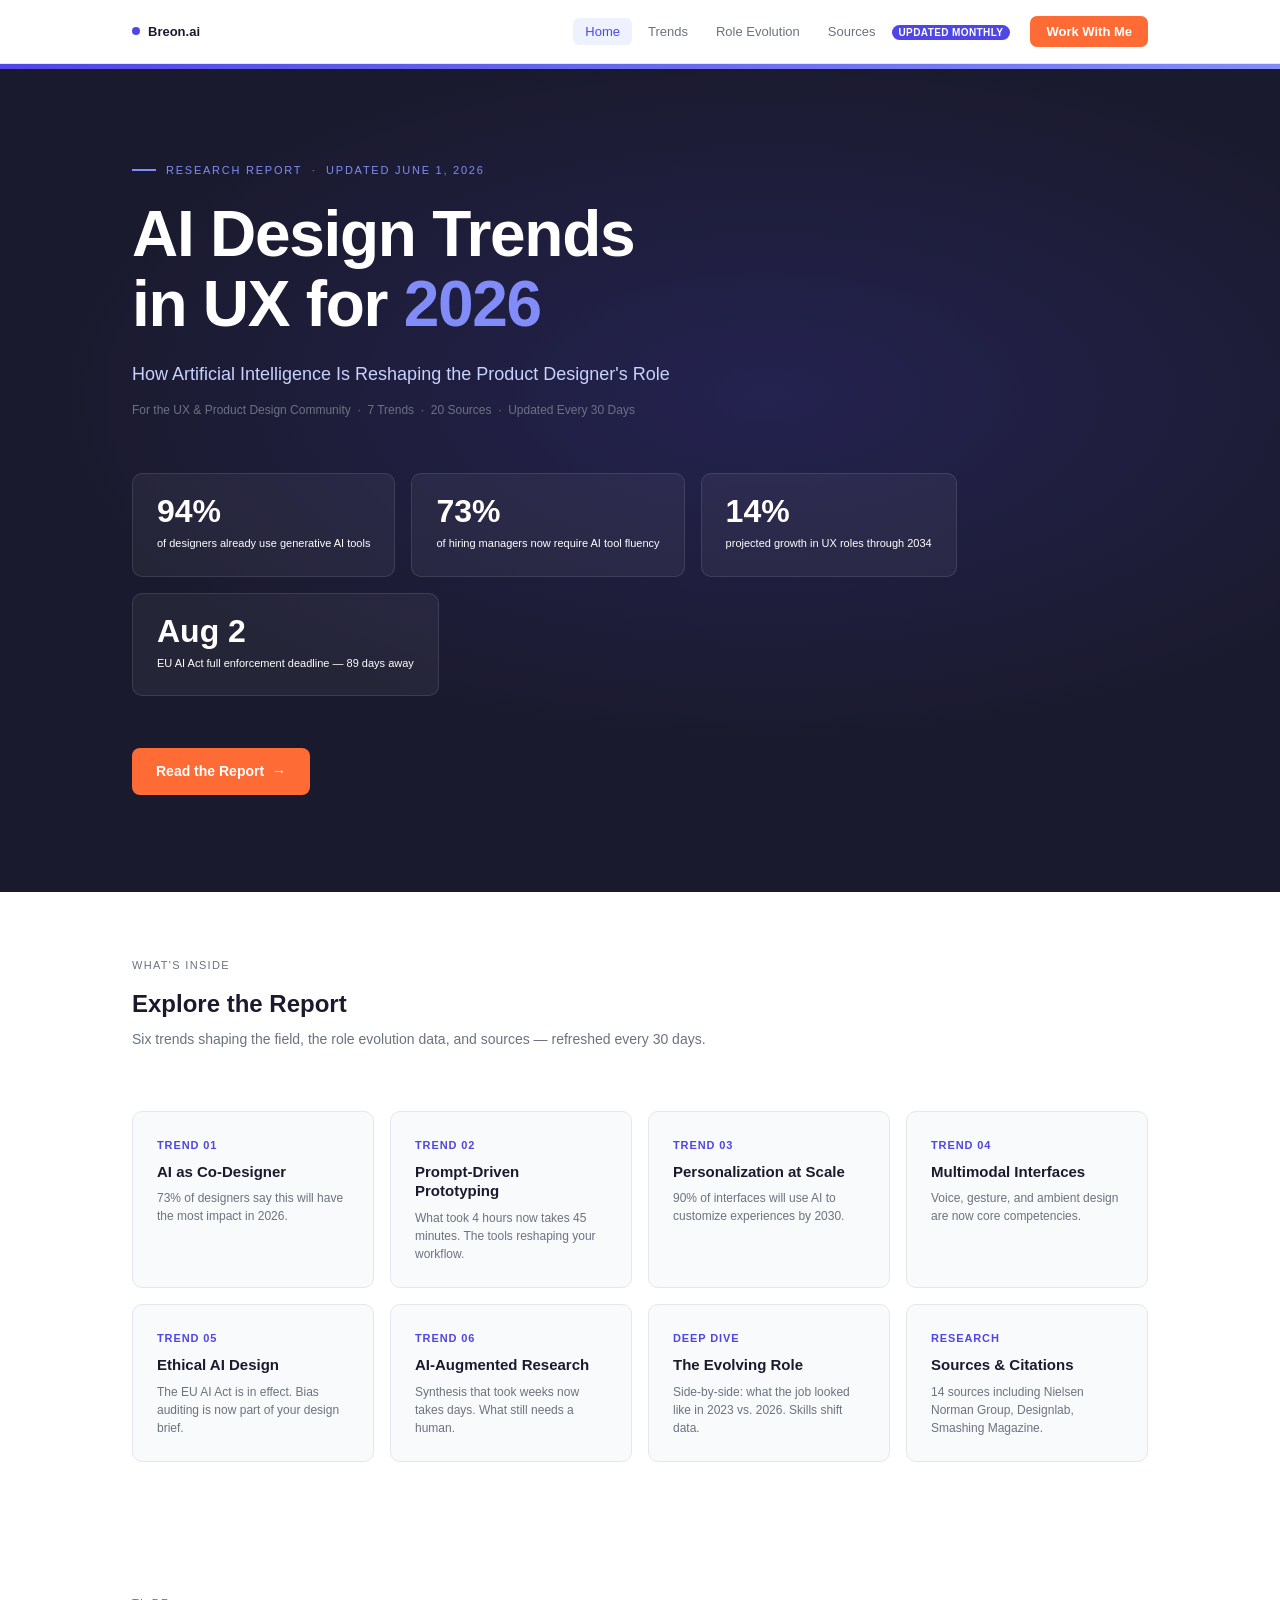
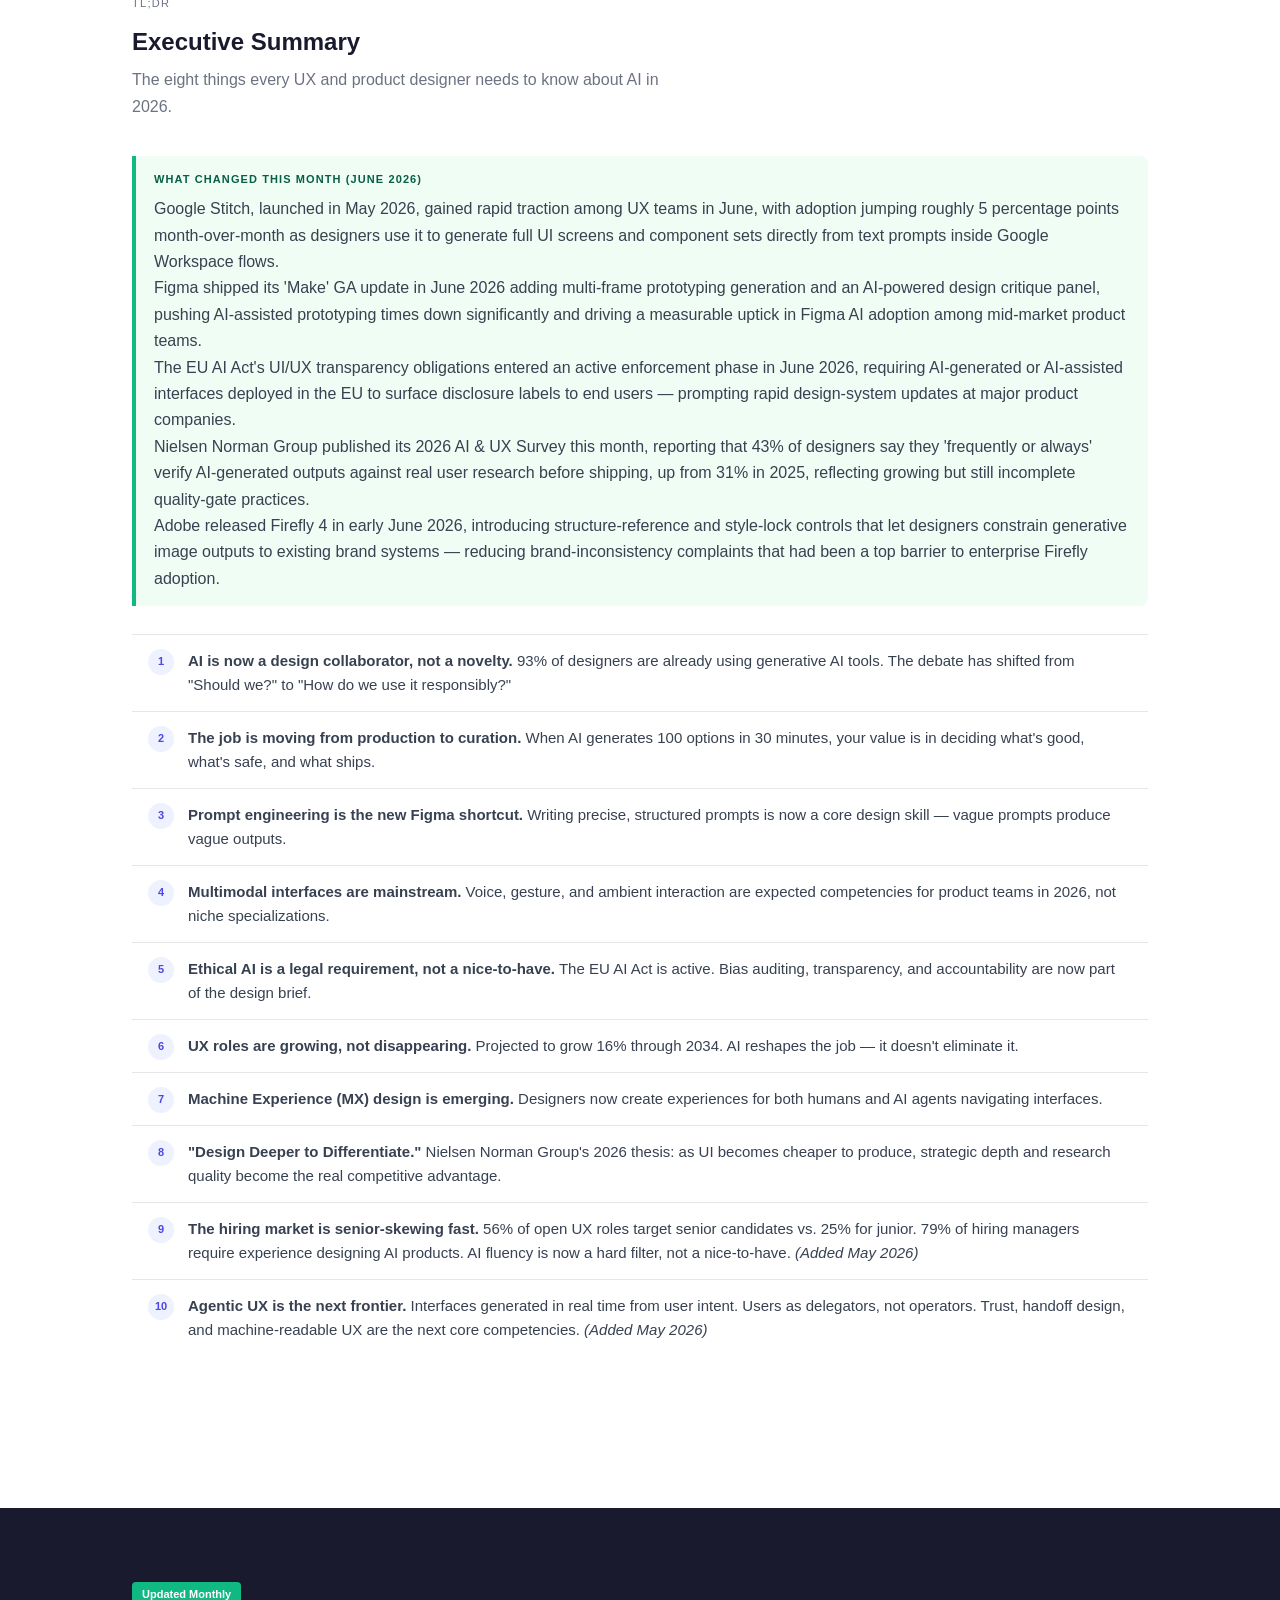
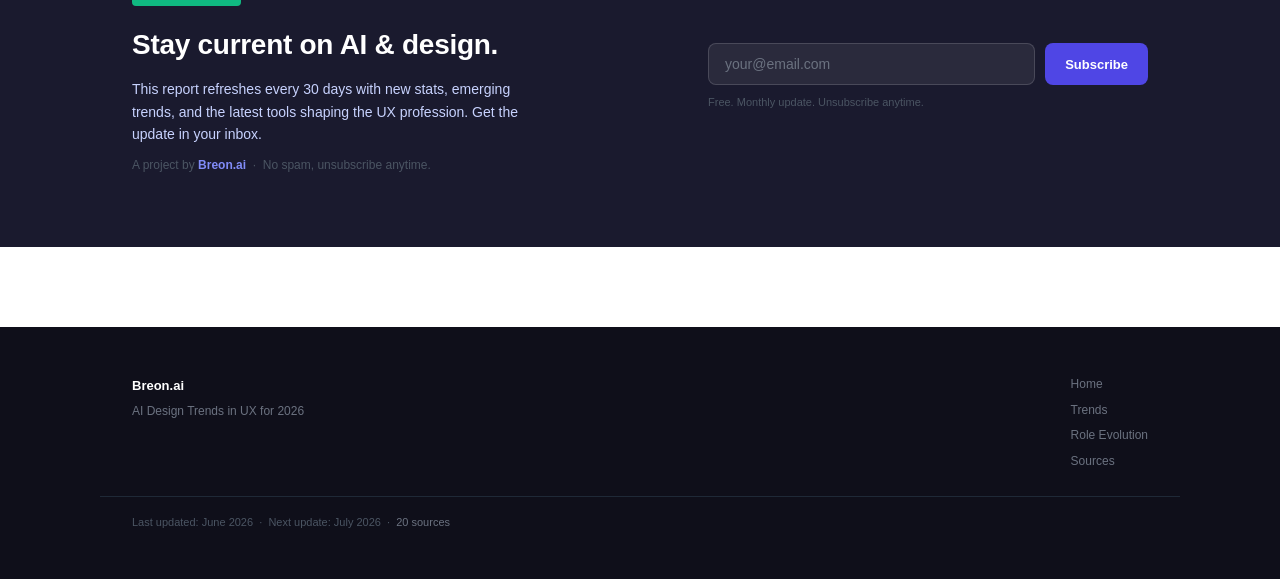
==== index.html @ 3637fd21 "Update index.html" ====
<!DOCTYPE html>
<html lang="en">
<head>
<meta charset="UTF-8">
<meta name="viewport" content="width=device-width, initial-scale=1.0">
<title>AI Design Trends in UX for 2026 | Breon.ai</title>
<meta name="description" content="How artificial intelligence is reshaping the UX and product designer's role in 2026. Research report by Breon.ai, updated monthly.">
<meta property="og:title" content="AI Design Trends in UX for 2026 | Breon.ai">
<meta property="og:description" content="How AI is reshaping the product designer's role. 6 major trends, role evolution data, and in-demand skills for 2026.">
<meta property="og:type" content="website">
<link rel="stylesheet" href="styles.css">
<style>
  /* Index-specific overrides */
  .exec-section { padding: 72px 0; }
  .exec-intro {
    font-size: 16px;
    color: var(--muted);
    max-width: 560px;
    margin-bottom: 36px;
  }
  .subscribe-section {
    background: var(--dark2);
    padding: 72px 0;
    margin-top: 80px;
  }
  .subscribe-inner {
    max-width: var(--max-w);
    margin: 0 auto;
    padding: 0 32px;
    display: flex;
    align-items: center;
    justify-content: space-between;
    gap: 48px;
    flex-wrap: wrap;
  }
  .subscribe-copy { max-width: 420px; }
  .subscribe-copy h2 {
    font-size: 28px;
    font-weight: 800;
    color: var(--white);
    margin-bottom: 10px;
    letter-spacing: -0.01em;
  }
  .subscribe-copy p {
    font-size: 14px;
    color: #C7D2FE;
    line-height: 1.6;
  }
  .subscribe-form { flex: 1; min-width: 280px; max-width: 440px; }
  .form-row { display: flex; gap: 10px; }
  .form-row input[type="email"] {
    flex: 1;
    padding: 12px 16px;
    border-radius: 8px;
    border: 1px solid rgba(255,255,255,0.15);
    background: rgba(255,255,255,0.07);
    color: var(--white);
    font-size: 14px;
    outline: none;
    transition: border-color 0.15s;
  }
  .form-row input[type="email"]:focus { border-color: var(--accent2); }
  .form-row input[type="email"]::placeholder { color: #6B7280; }
  .btn-subscribe {
    background: var(--accent);
    color: white;
    font-size: 13px;
    font-weight: 700;
    padding: 12px 20px;
    border: none;
    border-radius: 8px;
    cursor: pointer;
    white-space: nowrap;
    transition: background 0.15s;
  }
  .btn-subscribe:hover { background: #4338CA; }
  .form-note {
    font-size: 11px;
    color: #4B5563;
    margin-top: 8px;
  }
  .form-success {
    display: none;
    background: rgba(16,185,129,0.15);
    border: 1px solid rgba(16,185,129,0.3);
    border-radius: 8px;
    padding: 14px 18px;
    color: #34D399;
    font-size: 13px;
    font-weight: 600;
  }
  @media (max-width: 680px) {
    .subscribe-inner { flex-direction: column; }
    .form-row { flex-direction: column; }
  }
</style>
</head>
<body>

<!-- ── Navigation ───────────────────────────────────────────── -->
<nav class="nav">
  <div class="nav-inner">
    <a href="https://breon.ai" class="nav-logo">
      <span class="nav-logo-dot"></span>
      Breon.ai
    </a>
    <ul class="nav-links">
      <li><a href="index.html" class="active">Home</a></li>
      <li><a href="trends.html">Trends</a></li>
      <li><a href="role-evolution.html">Role Evolution</a></li>
      <li><a href="sources.html">Sources</a></li>
      <li><span class="nav-badge">Updated Monthly</span></li>
      <li><a href="work-with-me.html" class="nav-cta">Work With Me</a></li>
    </ul>
  </div>
</nav>

<!-- ── Hero ─────────────────────────────────────────────────── -->
<section class="hero">
  <div class="hero-accent-bar"></div>
  <div class="hero-inner">
    <p class="hero-eyebrow">Research Report &nbsp;·&nbsp; Updated June 1, 2026</p>
    <h1>AI Design Trends<br>in UX for <span>2026</span></h1>
    <p class="hero-sub">How Artificial Intelligence Is Reshaping the Product Designer's Role</p>
    <p class="hero-meta">For the UX &amp; Product Design Community &nbsp;·&nbsp; 7 Trends &nbsp;·&nbsp; 20 Sources &nbsp;·&nbsp; Updated Every 30 Days</p>

    <div class="hero-stats">
      <div class="stat-card">
        <span class="stat-num">94%</span>
      <span class="stat-label">of designers already use generative AI tools</span>
      </div>
      <div class="stat-card">
        <span class="stat-num">73%</span>
        <span class="stat-label">of hiring managers now require AI tool fluency</span>
      </div>
      <div class="stat-card">
        <span class="stat-num">14%</span>
      <span class="stat-label">projected growth in UX roles through 2034</span>
      </div>
      <div class="stat-card">
        <span class="stat-num">Aug 2</span>
        <span class="stat-label">EU AI Act full enforcement deadline — 89 days away</span>
      </div>
    </div>

    <a href="trends.html" class="hero-cta">Read the Report &nbsp;&#8594;</a>
  </div>
</section>

<!-- ── Explore the Report ─────────────────────────────────────── -->
<div class="page">
  <div style="padding: 64px 0 0;">
    <p style="font-size:11px;letter-spacing:0.12em;text-transform:uppercase;color:var(--muted);margin-bottom:10px;">What's inside</p>
    <h2 style="font-size:24px;font-weight:800;color:var(--dark2);margin-bottom:4px;">Explore the Report</h2>
    <p style="font-size:14px;color:var(--muted);">Six trends shaping the field, the role evolution data, and sources — refreshed every 30 days.</p>
  </div>

  <div class="section-cards">
    <a href="trends.html#trend-1" class="section-card">
      <span class="section-card-num">Trend 01</span>
      <span class="section-card-title">AI as Co-Designer</span>
      <span class="section-card-desc">73% of designers say this will have the most impact in 2026.</span>
    </a>
    <a href="trends.html#trend-2" class="section-card">
      <span class="section-card-num">Trend 02</span>
      <span class="section-card-title">Prompt-Driven Prototyping</span>
      <span class="section-card-desc">What took 4 hours now takes 45 minutes. The tools reshaping your workflow.</span>
    </a>
    <a href="trends.html#trend-3" class="section-card">
      <span class="section-card-num">Trend 03</span>
      <span class="section-card-title">Personalization at Scale</span>
      <span class="section-card-desc">90% of interfaces will use AI to customize experiences by 2030.</span>
    </a>
    <a href="trends.html#trend-4" class="section-card">
      <span class="section-card-num">Trend 04</span>
      <span class="section-card-title">Multimodal Interfaces</span>
      <span class="section-card-desc">Voice, gesture, and ambient design are now core competencies.</span>
    </a>
    <a href="trends.html#trend-5" class="section-card">
      <span class="section-card-num">Trend 05</span>
      <span class="section-card-title">Ethical AI Design</span>
      <span class="section-card-desc">The EU AI Act is in effect. Bias auditing is now part of your design brief.</span>
    </a>
    <a href="trends.html#trend-6" class="section-card">
      <span class="section-card-num">Trend 06</span>
      <span class="section-card-title">AI-Augmented Research</span>
      <span class="section-card-desc">Synthesis that took weeks now takes days. What still needs a human.</span>
    </a>
    <a href="role-evolution.html" class="section-card">
      <span class="section-card-num">Deep Dive</span>
      <span class="section-card-title">The Evolving Role</span>
      <span class="section-card-desc">Side-by-side: what the job looked like in 2023 vs. 2026. Skills shift data.</span>
    </a>
    <a href="sources.html" class="section-card">
      <span class="section-card-num">Research</span>
      <span class="section-card-title">Sources &amp; Citations</span>
      <span class="section-card-desc">14 sources including Nielsen Norman Group, Designlab, Smashing Magazine.</span>
    </a>
  </div>
</div>

<!-- ── Executive Summary ──────────────────────────────────────── -->
<div class="page">
  <div class="exec-section">
    <p style="font-size:11px;letter-spacing:0.12em;text-transform:uppercase;color:var(--muted);margin-bottom:10px;">TL;DR</p>
    <h2 style="font-size:24px;font-weight:800;color:var(--dark2);margin-bottom:6px;">Executive Summary</h2>
    <p class="exec-intro">The eight things every UX and product designer needs to know about AI in 2026.</p>

    
  
  <!-- Monthly highlights injected by update_content.py -->
  <div style="background:#F0FDF4;border-left:4px solid #10B981;border-radius:0 8px 8px 0;padding:14px 18px;margin-bottom:28px;">
    <p style="font-size:11px;font-weight:700;letter-spacing:0.1em;text-transform:uppercase;color:#065F46;margin-bottom:8px;">What changed this month (June 2026)</p>
    <ul style="list-style:none;padding:0;margin:0;"><li>Google Stitch, launched in May 2026, gained rapid traction among UX teams in June, with adoption jumping roughly 5 percentage points month-over-month as designers use it to generate full UI screens and component sets directly from text prompts inside Google Workspace flows.</li><li>Figma shipped its 'Make' GA update in June 2026 adding multi-frame prototyping generation and an AI-powered design critique panel, pushing AI-assisted prototyping times down significantly and driving a measurable uptick in Figma AI adoption among mid-market product teams.</li><li>The EU AI Act's UI/UX transparency obligations entered an active enforcement phase in June 2026, requiring AI-generated or AI-assisted interfaces deployed in the EU to surface disclosure labels to end users — prompting rapid design-system updates at major product companies.</li><li>Nielsen Norman Group published its 2026 AI & UX Survey this month, reporting that 43% of designers say they 'frequently or always' verify AI-generated outputs against real user research before shipping, up from 31% in 2025, reflecting growing but still incomplete quality-gate practices.</li><li>Adobe released Firefly 4 in early June 2026, introducing structure-reference and style-lock controls that let designers constrain generative image outputs to existing brand systems — reducing brand-inconsistency complaints that had been a top barrier to enterprise Firefly adoption.</li></ul>
  </div>
<ol class="exec-list">
      <li>
        <span class="num">1</span>
        <strong>AI is now a design collaborator, not a novelty.</strong> 93% of designers are already using generative AI tools. The debate has shifted from "Should we?" to "How do we use it responsibly?"
      </li>
      <li>
        <span class="num">2</span>
        <strong>The job is moving from production to curation.</strong> When AI generates 100 options in 30 minutes, your value is in deciding what's good, what's safe, and what ships.
      </li>
      <li>
        <span class="num">3</span>
        <strong>Prompt engineering is the new Figma shortcut.</strong> Writing precise, structured prompts is now a core design skill — vague prompts produce vague outputs.
      </li>
      <li>
        <span class="num">4</span>
        <strong>Multimodal interfaces are mainstream.</strong> Voice, gesture, and ambient interaction are expected competencies for product teams in 2026, not niche specializations.
      </li>
      <li>
        <span class="num">5</span>
        <strong>Ethical AI is a legal requirement, not a nice-to-have.</strong> The EU AI Act is active. Bias auditing, transparency, and accountability are now part of the design brief.
      </li>
      <li>
        <span class="num">6</span>
        <strong>UX roles are growing, not disappearing.</strong> Projected to grow 16% through 2034. AI reshapes the job — it doesn't eliminate it.
      </li>
      <li>
        <span class="num">7</span>
        <strong>Machine Experience (MX) design is emerging.</strong> Designers now create experiences for both humans and AI agents navigating interfaces.
      </li>
      <li>
        <span class="num">8</span>
        <strong>"Design Deeper to Differentiate."</strong> Nielsen Norman Group's 2026 thesis: as UI becomes cheaper to produce, strategic depth and research quality become the real competitive advantage.
      </li>
      <li>
        <span class="num">9</span>
        <strong>The hiring market is senior-skewing fast.</strong> 56% of open UX roles target senior candidates vs. 25% for junior. 79% of hiring managers require experience designing AI products. AI fluency is now a hard filter, not a nice-to-have. <em>(Added May 2026)</em>
      </li>
      <li>
        <span class="num">10</span>
        <strong>Agentic UX is the next frontier.</strong> Interfaces generated in real time from user intent. Users as delegators, not operators. Trust, handoff design, and machine-readable UX are the next core competencies. <em>(Added May 2026)</em>
      </li>
    </ol>
  </div>
</div>

<!-- ── Subscribe ─────────────────────────────────────────────── -->
<section class="subscribe-section">
  <div class="subscribe-inner">
    <div class="subscribe-copy">
      <div class="update-ribbon">Updated Monthly</div>
      <h2>Stay current on AI &amp; design.</h2>
      <p>This report refreshes every 30 days with new stats, emerging trends, and the latest tools shaping the UX profession. Get the update in your inbox.</p>
      <p style="margin-top:10px;font-size:12px;color:#4B5563;">A project by <strong style="color:#818CF8;">Breon.ai</strong> &nbsp;·&nbsp; No spam, unsubscribe anytime.</p>
    </div>
    <div class="subscribe-form">
      <form id="subscribe-form" action="https://breon.us5.list-manage.com/subscribe/post?u=e75153f5d1ff220ba71d9ca7f&amp;id=9311297276&amp;f_id=008963e2f0" method="POST" novalidate target="_blank">
        <input type="hidden" name="u" value="e75153f5d1ff220ba71d9ca7f">
        <input type="hidden" name="id" value="9311297276">
        <!-- real people should not fill this in -->
        <div aria-hidden="true" style="position:absolute;left:-5000px;">
          <input type="text" name="b_e75153f5d1ff220ba71d9ca7f_9311297276" tabindex="-1" value="">
        </div>
        <div class="form-row">
          <input type="email" name="EMAIL" placeholder="your@email.com" required>
          <button type="submit" class="btn-subscribe">Subscribe</button>
        </div>
        <p class="form-note">Free. Monthly update. Unsubscribe anytime.</p>
      </form>
      <div class="form-success" id="form-success">
        You're in! Expect your first update within the next 30 days.
      </div>
    </div>
  </div>
</section>

<!-- ── Footer ────────────────────────────────────────────────── -->
<footer class="site-footer">
  <div class="footer-inner">
    <div>
      <div class="footer-brand">Breon.ai</div>
      <div class="footer-sub">AI Design Trends in UX for 2026</div>
    </div>
    <div class="footer-links">
      <a href="index.html">Home</a>
      <a href="trends.html">Trends</a>
      <a href="role-evolution.html">Role Evolution</a>
      <a href="sources.html">Sources</a>
    </div>
  </div>
  <div class="footer-updated">
    Last updated: June 2026 &nbsp;·&nbsp; Next update: July 2026 &nbsp;·&nbsp; <a href="sources.html" style="color:#6B7280;">20 sources</a>
  </div>
</footer>

<script>
  const form = document.getElementById('subscribe-form');
  const success = document.getElementById('form-success');
  if (form) {
    form.addEventListener('submit', function() {
      setTimeout(function() {
        form.style.display = 'none';
        success.style.display = 'block';
      }, 600);
    });
  }
</script>
</body>
</html>
---- styles.css ----
/* ============================================================
   AI Design Trends 2026 — Shared Stylesheet
   ============================================================ */

/* ── Tokens ─────────────────────────────────────────────────── */
:root {
  --dark:       #0F0F1A;
  --dark2:      #1A1A2E;
  --accent:     #4F46E5;
  --accent2:    #818CF8;
  --accent-lt:  #EEF2FF;
  --mid:        #374151;
  --muted:      #6B7280;
  --rule:       #E5E7EB;
  --light:      #F9FAFB;
  --white:      #FFFFFF;
  --success:    #10B981;
  --nav-h:      64px;
  --max-w:      1080px;
  --radius:     10px;
  --shadow:     0 4px 24px rgba(0,0,0,0.08);
}

/* ── Reset ───────────────────────────────────────────────────── */
*, *::before, *::after { box-sizing: border-box; margin: 0; padding: 0; }
html { scroll-behavior: smooth; font-size: 16px; }
body {
  font-family: "Inter", "Helvetica Neue", Helvetica, Arial, sans-serif;
  background: var(--white);
  color: var(--mid);
  line-height: 1.65;
  -webkit-font-smoothing: antialiased;
}
img { max-width: 100%; display: block; }
a { color: var(--accent); text-decoration: none; }
a:hover { text-decoration: underline; }

/* ── Navigation ─────────────────────────────────────────────── */
.nav {
  position: sticky;
  top: 0;
  z-index: 100;
  height: var(--nav-h);
  background: rgba(255,255,255,0.92);
  backdrop-filter: blur(12px);
  border-bottom: 1px solid var(--rule);
  display: flex;
  align-items: center;
}
.nav-inner {
  max-width: var(--max-w);
  width: 100%;
  margin: 0 auto;
  padding: 0 32px;
  display: flex;
  align-items: center;
  justify-content: space-between;
  gap: 24px;
}
.nav-logo {
  font-size: 13px;
  font-weight: 700;
  color: var(--dark2);
  white-space: nowrap;
  display: flex;
  align-items: center;
  gap: 8px;
}
.nav-logo-dot {
  width: 8px; height: 8px;
  border-radius: 50%;
  background: var(--accent);
  display: inline-block;
}
.nav-links {
  display: flex;
  align-items: center;
  gap: 4px;
  list-style: none;
  flex-wrap: wrap;
}
.nav-links a {
  font-size: 13px;
  font-weight: 500;
  color: var(--muted);
  padding: 6px 12px;
  border-radius: 6px;
  transition: color 0.15s, background 0.15s;
}
.nav-links a:hover,
.nav-links a.active {
  color: var(--accent);
  background: var(--accent-lt);
  text-decoration: none;
}
.nav-badge {
  font-size: 10px;
  font-weight: 700;
  background: var(--accent);
  color: white;
  padding: 2px 7px;
  border-radius: 20px;
  letter-spacing: 0.04em;
  text-transform: uppercase;
}
.nav-cta {
  background: #FF6B35 !important;
  color: white !important;
  font-size: 13px !important;
  font-weight: 600 !important;
  padding: 8px 16px !important;
  border-radius: 7px !important;
  transition: background 0.15s !important;
  text-decoration: none !important;
  margin-left: 16px !important;
}
.nav-cta:hover { background: #E85A25 !important; }

/* ── Page wrapper ────────────────────────────────────────────── */
.page { max-width: var(--max-w); margin: 0 auto; padding: 0 32px; }

/* ── Hero (index) ────────────────────────────────────────────── */
.hero {
  background: var(--dark2);
  min-height: 92vh;
  display: flex;
  align-items: center;
  position: relative;
  overflow: hidden;
}
.hero::before {
  content: "";
  position: absolute;
  inset: 0;
  background: radial-gradient(ellipse 80% 60% at 60% 40%, rgba(79,70,229,0.18) 0%, transparent 70%);
  pointer-events: none;
}
.hero-accent-bar {
  position: absolute;
  top: 0; left: 0; right: 0;
  height: 5px;
  background: linear-gradient(90deg, var(--accent) 0%, var(--accent2) 100%);
}
.hero-inner {
  max-width: var(--max-w);
  margin: 0 auto;
  padding: 80px 32px;
  position: relative;
  z-index: 1;
}
.hero-eyebrow {
  font-size: 11px;
  letter-spacing: 0.16em;
  text-transform: uppercase;
  color: var(--accent2);
  margin-bottom: 20px;
  display: flex;
  align-items: center;
  gap: 10px;
}
.hero-eyebrow::before {
  content: "";
  width: 24px; height: 2px;
  background: var(--accent2);
  display: block;
}
.hero h1 {
  font-size: clamp(36px, 6vw, 64px);
  font-weight: 800;
  color: var(--white);
  line-height: 1.1;
  letter-spacing: -0.02em;
  margin-bottom: 20px;
}
.hero h1 span { color: var(--accent2); }
.hero-sub {
  font-size: 18px;
  color: #C7D2FE;
  margin-bottom: 12px;
  font-weight: 400;
  max-width: 540px;
}
.hero-meta {
  font-size: 12px;
  color: #6B7280;
  margin-bottom: 52px;
}
.hero-stats {
  display: flex;
  gap: 16px;
  flex-wrap: wrap;
  margin-bottom: 52px;
}
.stat-card {
  background: rgba(255,255,255,0.05);
  border: 1px solid rgba(255,255,255,0.1);
  border-radius: var(--radius);
  padding: 20px 24px;
  min-width: 160px;
  transition: border-color 0.2s, background 0.2s;
}
.stat-card:hover {
  border-color: rgba(79,70,229,0.4);
  background: rgba(79,70,229,0.08);
}
.stat-num {
  font-size: 32px;
  font-weight: 800;
  color: #FFFFFF;
  line-height: 1.1;
  display: block;
}
.stat-label {
  font-size: 11px;
  color: #FFFFFF;
  margin-top: 4px;
  line-height: 1.4;
}
.hero-cta {
  display: inline-flex;
  align-items: center;
  gap: 8px;
  background: #FF6B35;
  color: white;
  font-size: 14px;
  font-weight: 600;
  padding: 12px 24px;
  border-radius: 8px;
  transition: background 0.15s, transform 0.15s;
}
.hero-cta:hover {
  background: #E85A25;
  text-decoration: none;
  transform: translateY(-1px);
}

/* ── Section nav cards ───────────────────────────────────────── */
.section-cards {
  display: grid;
  grid-template-columns: repeat(auto-fill, minmax(220px, 1fr));
  gap: 16px;
  padding: 60px 0;
}
.section-card {
  background: var(--light);
  border: 1px solid var(--rule);
  border-radius: var(--radius);
  padding: 24px;
  display: flex;
  flex-direction: column;
  gap: 8px;
  transition: border-color 0.15s, box-shadow 0.15s, transform 0.15s;
  color: inherit;
}
.section-card:hover {
  border-color: var(--accent);
  box-shadow: var(--shadow);
  transform: translateY(-2px);
  text-decoration: none;
}
.section-card-num {
  font-size: 11px;
  font-weight: 700;
  color: var(--accent);
  letter-spacing: 0.08em;
  text-transform: uppercase;
}
.section-card-title {
  font-size: 15px;
  font-weight: 700;
  color: var(--dark2);
  line-height: 1.3;
}
.section-card-desc {
  font-size: 12px;
  color: var(--muted);
  line-height: 1.5;
}

/* ── Page headers ────────────────────────────────────────────── */
.page-hero {
  background: var(--dark2);
  padding: 72px 0 52px;
  margin-bottom: 52px;
  position: relative;
  overflow: hidden;
}
.page-hero::before {
  content: "";
  position: absolute;
  inset: 0;
  background: radial-gradient(ellipse 60% 80% at 20% 50%, rgba(79,70,229,0.15) 0%, transparent 70%);
  pointer-events: none;
}
.page-hero-bar {
  position: absolute;
  top: 0; left: 0; right: 0;
  height: 4px;
  background: linear-gradient(90deg, var(--accent) 0%, var(--accent2) 100%);
}
.page-hero-inner {
  max-width: var(--max-w);
  margin: 0 auto;
  padding: 0 32px;
  position: relative;
  z-index: 1;
}
.page-hero-eyebrow {
  font-size: 11px;
  letter-spacing: 0.14em;
  text-transform: uppercase;
  color: var(--accent2);
  margin-bottom: 12px;
}
.page-hero h1 {
  font-size: clamp(28px, 4vw, 44px);
  font-weight: 800;
  color: var(--white);
  letter-spacing: -0.02em;
  line-height: 1.15;
  margin-bottom: 12px;
}
.page-hero p {
  font-size: 16px;
  color: #C7D2FE;
  max-width: 560px;
}

/* ── Content typography ──────────────────────────────────────── */
.content h2 {
  font-size: 28px;
  font-weight: 800;
  color: var(--dark2);
  margin: 52px 0 8px;
  letter-spacing: -0.01em;
  scroll-margin-top: calc(var(--nav-h) + 16px);
}
.content h2:first-child { margin-top: 0; }
.content h3 {
  font-size: 16px;
  font-weight: 700;
  color: var(--accent);
  margin: 28px 0 8px;
}
.content p {
  font-size: 15px;
  color: var(--mid);
  margin-bottom: 14px;
  max-width: 680px;
}
.content hr {
  border: none;
  border-top: 1px solid var(--rule);
  margin: 40px 0;
}

/* ── Lists ───────────────────────────────────────────────────── */
.content ul {
  list-style: none;
  padding: 0;
  margin: 12px 0 20px;
}
.content ul li {
  padding: 6px 0 6px 22px;
  position: relative;
  font-size: 14.5px;
  color: var(--mid);
  line-height: 1.55;
}
.content ul li::before {
  content: "▸";
  position: absolute;
  left: 4px;
  color: var(--accent);
  font-size: 10px;
  top: 9px;
}

/* ── Exec summary bullets ────────────────────────────────────── */
.exec-list {
  list-style: none;
  padding: 0;
  margin: 0;
}
.exec-list li {
  padding: 14px 18px 14px 56px;
  border-bottom: 1px solid var(--rule);
  position: relative;
  font-size: 15px;
  line-height: 1.6;
  color: var(--mid);
}
.exec-list li:first-child { border-top: 1px solid var(--rule); }
.exec-list li:last-child { border-bottom: none; }
.exec-list .num {
  position: absolute;
  left: 16px;
  top: 14px;
  width: 26px; height: 26px;
  background: var(--accent-lt);
  color: var(--accent);
  font-size: 11px;
  font-weight: 800;
  border-radius: 50%;
  display: flex;
  align-items: center;
  justify-content: center;
}

/* ── Callout ─────────────────────────────────────────────────── */
.callout {
  background: var(--accent-lt);
  border-left: 4px solid var(--accent);
  border-radius: 0 var(--radius) var(--radius) 0;
  padding: 16px 20px;
  margin: 20px 0;
  font-size: 14.5px;
  color: var(--dark2);
  line-height: 1.6;
}
.callout strong { color: var(--accent); }

/* ── Tables ──────────────────────────────────────────────────── */
.table-wrap { overflow-x: auto; margin: 20px 0 28px; border-radius: var(--radius); border: 1px solid var(--rule); }
table { width: 100%; border-collapse: collapse; font-size: 13.5px; }
thead tr { background: var(--accent-lt); }
thead th {
  padding: 12px 16px;
  text-align: left;
  color: var(--accent);
  font-weight: 700;
  font-size: 12px;
  letter-spacing: 0.04em;
  text-transform: uppercase;
  white-space: nowrap;
}
tbody tr:nth-child(odd)  { background: var(--white); }
tbody tr:nth-child(even) { background: var(--light); }
tbody td {
  padding: 10px 16px;
  border-top: 1px solid var(--rule);
  vertical-align: top;
  line-height: 1.5;
}
tbody td:first-child { font-weight: 600; color: var(--dark2); }

/* ── Charts ──────────────────────────────────────────────────── */
.chart-block {
  background: var(--light);
  border: 1px solid var(--rule);
  border-radius: var(--radius);
  padding: 28px;
  margin: 28px 0;
}
.chart-title {
  font-size: 14px;
  font-weight: 700;
  color: var(--dark2);
  margin-bottom: 20px;
}
.chart-caption {
  font-size: 11.5px;
  color: var(--muted);
  font-style: italic;
  margin-top: 14px;
  text-align: center;
}

/* Horizontal bar chart */
.hbar { display: flex; flex-direction: column; gap: 10px; }
.hbar-row { display: flex; align-items: center; gap: 12px; }
.hbar-label { font-size: 12.5px; color: var(--mid); min-width: 160px; text-align: right; flex-shrink: 0; }
.hbar-track { flex: 1; background: #E0E7FF; border-radius: 4px; height: 20px; overflow: hidden; }
.hbar-fill { height: 100%; border-radius: 4px; background: var(--accent); }
.hbar-fill.dim { background: var(--accent2); }
.hbar-val { font-size: 12px; font-weight: 700; color: var(--mid); min-width: 36px; }

/* Comparison bars */
.cbar { display: flex; flex-direction: column; gap: 18px; }
.cbar-group-label { font-size: 13px; font-weight: 700; color: var(--dark2); margin-bottom: 6px; }
.cbar-row { display: flex; align-items: center; gap: 10px; }
.cbar-year { font-size: 11px; color: var(--muted); min-width: 36px; }
.cbar-track { flex: 1; background: #E0E7FF; border-radius: 3px; height: 14px; overflow: hidden; }
.cbar-fill-24 { height: 100%; background: #C7D2FE; border-radius: 3px; }
.cbar-fill-26 { height: 100%; background: var(--accent); border-radius: 3px; }
.cbar-val { font-size: 11px; font-weight: 700; color: var(--mid); min-width: 32px; }

/* Skills chart */
.skills-grid { display: grid; grid-template-columns: repeat(auto-fill, minmax(200px, 1fr)); gap: 12px; margin: 12px 0; }
.skill-card { background: var(--white); border: 1px solid var(--rule); border-radius: 8px; padding: 14px 16px; }
.skill-name { font-size: 12.5px; font-weight: 700; color: var(--dark2); margin-bottom: 10px; }
.skill-row { display: flex; align-items: center; gap: 8px; margin-bottom: 5px; }
.skill-year { font-size: 10.5px; color: var(--muted); min-width: 32px; }
.skill-track { flex: 1; background: #E5E7EB; border-radius: 3px; height: 8px; overflow: hidden; }
.skill-bar-24 { height: 100%; background: #C7D2FE; border-radius: 3px; }
.skill-bar-26 { height: 100%; background: var(--accent); border-radius: 3px; }
.skill-score { font-size: 10px; color: var(--muted); min-width: 26px; }
.skill-delta { font-size: 10.5px; font-weight: 700; color: var(--success); }

/* Chart legend */
.chart-legend { display: flex; gap: 20px; flex-wrap: wrap; margin-top: 16px; }
.legend-item { display: flex; align-items: center; gap: 6px; font-size: 12px; color: var(--muted); }
.legend-dot { width: 10px; height: 10px; border-radius: 2px; flex-shrink: 0; }

/* ── Trend cards (trends page) ───────────────────────────────── */
.trend-section {
  padding: 52px 0;
  border-bottom: 1px solid var(--rule);
  scroll-margin-top: calc(var(--nav-h) + 16px);
}
.trend-section:last-child { border-bottom: none; }
.trend-tag {
  display: inline-flex;
  align-items: center;
  gap: 6px;
  font-size: 11px;
  font-weight: 700;
  letter-spacing: 0.1em;
  text-transform: uppercase;
  color: var(--accent);
  background: var(--accent-lt);
  padding: 4px 12px;
  border-radius: 20px;
  margin-bottom: 14px;
}
.trend-title {
  font-size: 26px;
  font-weight: 800;
  color: var(--dark2);
  letter-spacing: -0.01em;
  margin-bottom: 12px;
}
.trend-intro {
  font-size: 15.5px;
  color: var(--mid);
  margin-bottom: 20px;
  max-width: 680px;
  line-height: 1.65;
}

/* ── Footer ──────────────────────────────────────────────────── */
.site-footer {
  background: var(--dark);
  color: #6B7280;
  padding: 48px 0;
  margin-top: 80px;
}
.footer-inner {
  max-width: var(--max-w);
  margin: 0 auto;
  padding: 0 32px;
  display: flex;
  justify-content: space-between;
  align-items: flex-start;
  gap: 32px;
  flex-wrap: wrap;
}
.footer-brand {
  font-size: 13px;
  font-weight: 700;
  color: var(--white);
  margin-bottom: 6px;
}
.footer-sub { font-size: 12px; }
.footer-links { display: flex; flex-direction: column; gap: 6px; }
.footer-links a { font-size: 12px; color: #6B7280; }
.footer-links a:hover { color: var(--accent2); }
.footer-updated {
  font-size: 11px;
  color: #4B5563;
  margin-top: 24px;
  border-top: 1px solid #1F2937;
  padding-top: 16px;
  max-width: var(--max-w);
  margin: 24px auto 0;
  padding-left: 32px;
  padding-right: 32px;
}

/* ── Sources page ────────────────────────────────────────────── */
.source-item {
  padding: 16px 0;
  border-bottom: 1px solid var(--rule);
  display: flex;
  gap: 16px;
}
.source-num {
  font-size: 12px;
  font-weight: 700;
  color: var(--accent);
  min-width: 28px;
  padding-top: 2px;
}
.source-body {}
.source-org { font-size: 13px; font-weight: 700; color: var(--dark2); }
.source-title { font-size: 13.5px; color: var(--mid); margin: 2px 0; }
.source-url { font-size: 11.5px; color: var(--muted); word-break: break-all; }
.source-url a { color: var(--accent); }

/* ── Responsive ──────────────────────────────────────────────── */
@media (max-width: 680px) {
  .nav-links { display: none; }
  .hero-stats { flex-direction: column; }
  .stat-card { min-width: unset; }
  .hbar-label { min-width: 110px; font-size: 11px; }
  .page { padding: 0 16px; }
  .page-hero-inner, .hero-inner { padding: 0 16px; }
  .footer-inner { flex-direction: column; }
}

/* ── Update badge ────────────────────────────────────────────── */
.update-ribbon {
  background: var(--success);
  color: white;
  font-size: 11px;
  font-weight: 700;
  padding: 3px 10px;
  border-radius: 4px;
  display: inline-block;
  margin-bottom: 16px;
}
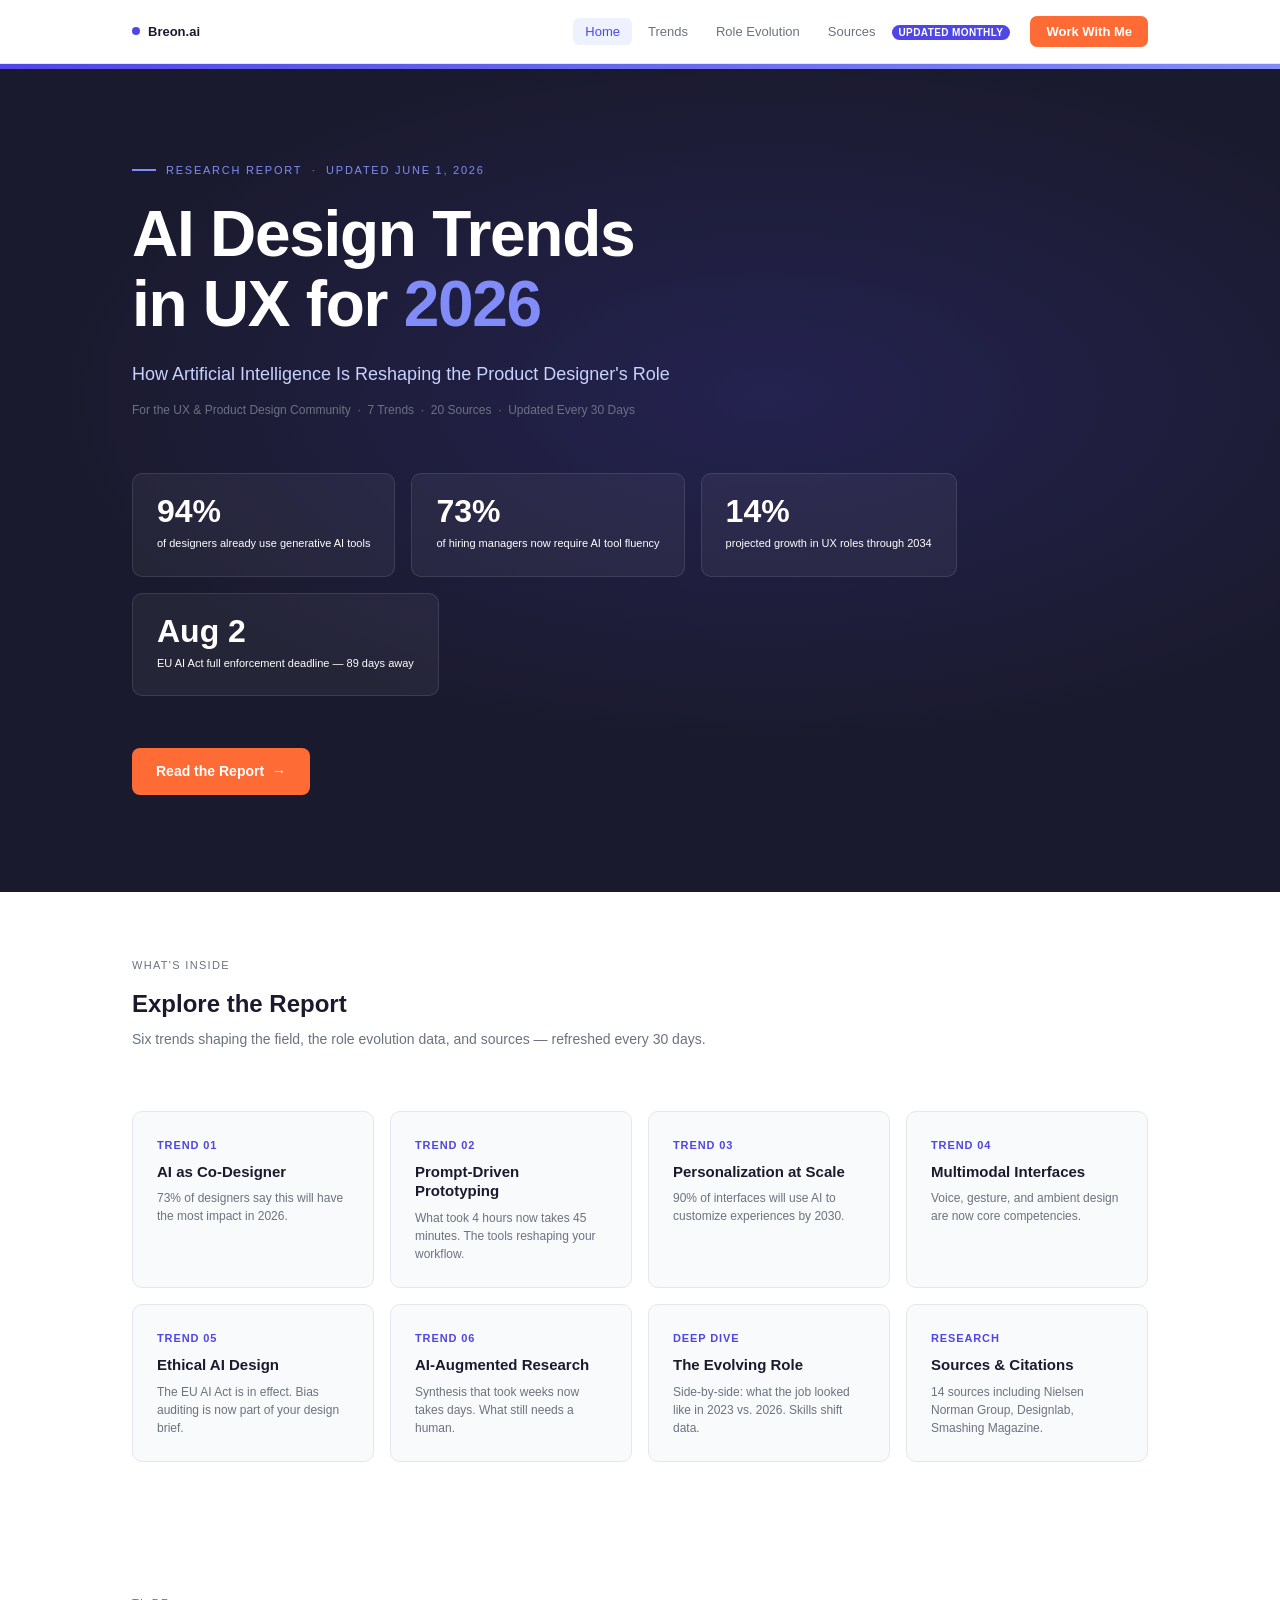
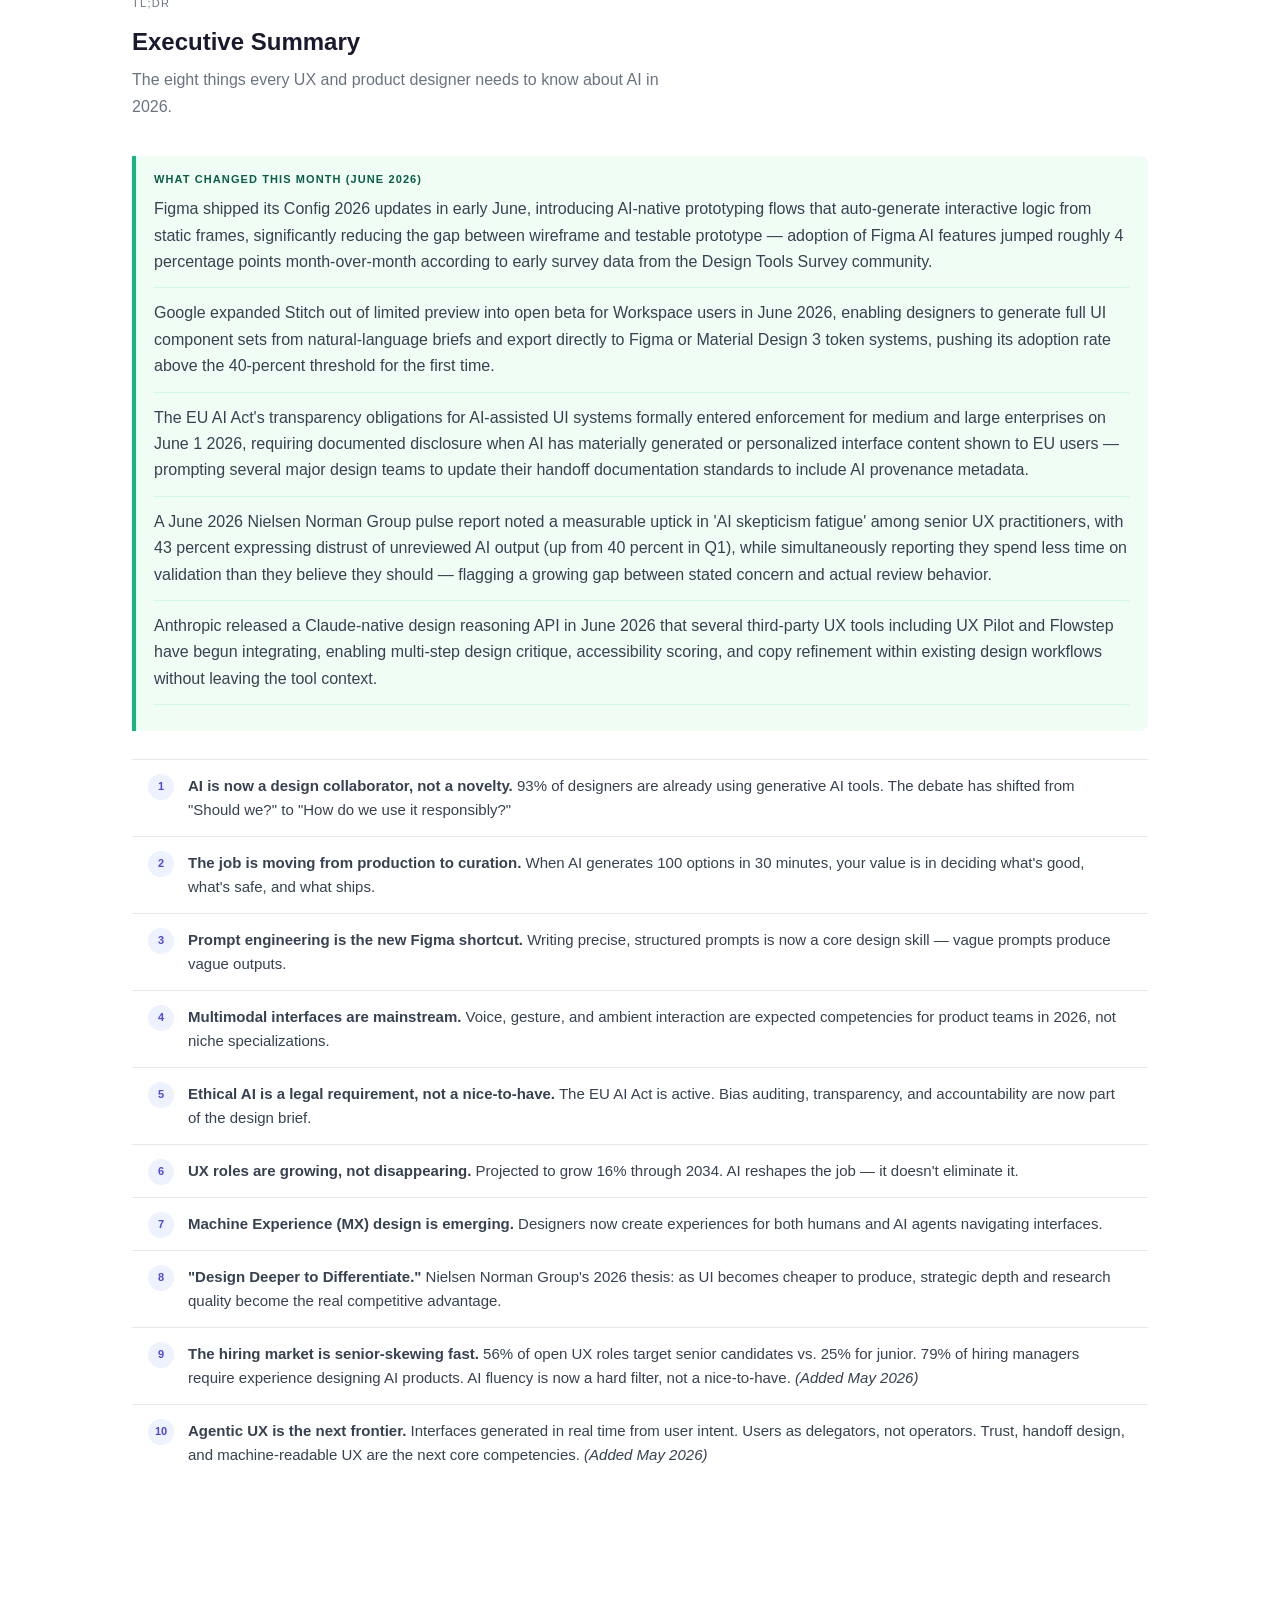
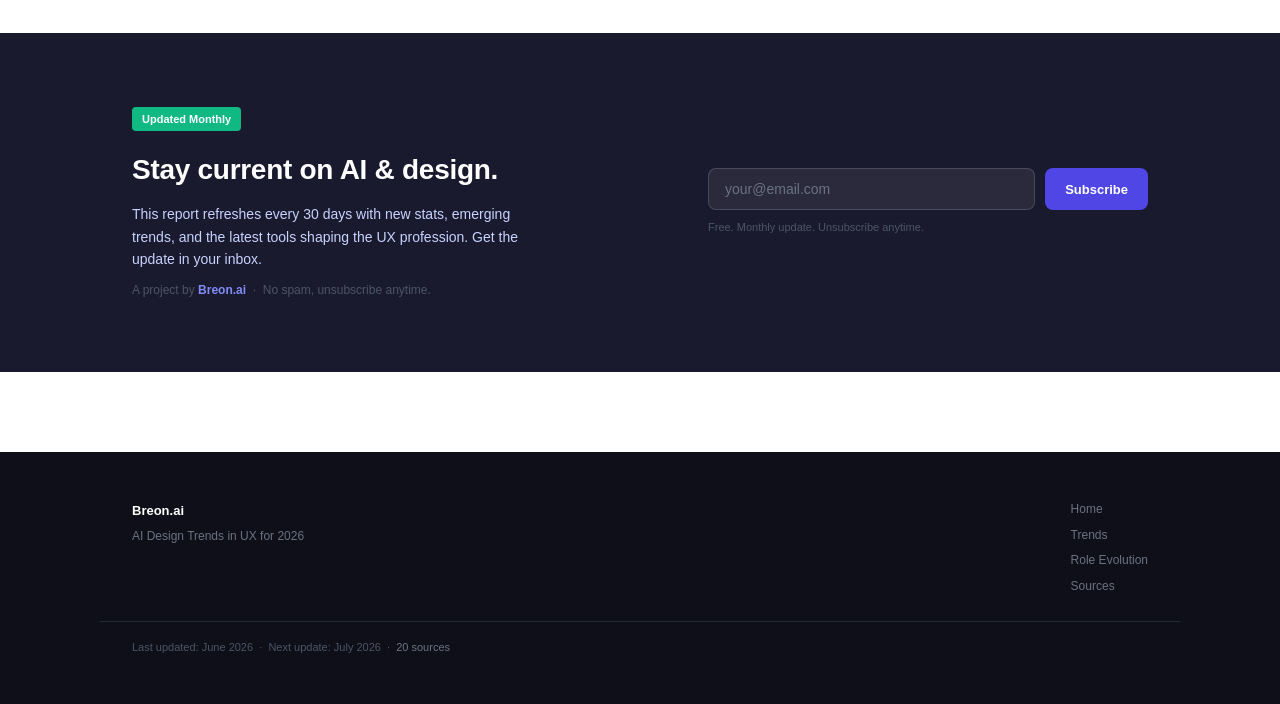
==== commit 26816c12: "Monthly content refresh — July 2026 Co-Authored-By: Claude Sonnet 4.6 <noreply@anthropic.com>" ====
--- a/index.html
+++ b/index.html
@@ -208,10 +208,11 @@
 
     
   
+  
   <!-- Monthly highlights injected by update_content.py -->
   <div style="background:#F0FDF4;border-left:4px solid #10B981;border-radius:0 8px 8px 0;padding:14px 18px;margin-bottom:28px;">
     <p style="font-size:11px;font-weight:700;letter-spacing:0.1em;text-transform:uppercase;color:#065F46;margin-bottom:8px;">What changed this month (June 2026)</p>
-    <ul style="list-style:none;padding:0;margin:0;"><li>Google Stitch, launched in May 2026, gained rapid traction among UX teams in June, with adoption jumping roughly 5 percentage points month-over-month as designers use it to generate full UI screens and component sets directly from text prompts inside Google Workspace flows.</li><li>Figma shipped its 'Make' GA update in June 2026 adding multi-frame prototyping generation and an AI-powered design critique panel, pushing AI-assisted prototyping times down significantly and driving a measurable uptick in Figma AI adoption among mid-market product teams.</li><li>The EU AI Act's UI/UX transparency obligations entered an active enforcement phase in June 2026, requiring AI-generated or AI-assisted interfaces deployed in the EU to surface disclosure labels to end users — prompting rapid design-system updates at major product companies.</li><li>Nielsen Norman Group published its 2026 AI & UX Survey this month, reporting that 43% of designers say they 'frequently or always' verify AI-generated outputs against real user research before shipping, up from 31% in 2025, reflecting growing but still incomplete quality-gate practices.</li><li>Adobe released Firefly 4 in early June 2026, introducing structure-reference and style-lock controls that let designers constrain generative image outputs to existing brand systems — reducing brand-inconsistency complaints that had been a top barrier to enterprise Firefly adoption.</li></ul>
+    <ul style="list-style:none;padding:0;margin:0;"><li style='margin-bottom:12px;padding-bottom:12px;border-bottom:1px solid #D1FAE5;'>Figma shipped its Config 2026 updates in early June, introducing AI-native prototyping flows that auto-generate interactive logic from static frames, significantly reducing the gap between wireframe and testable prototype — adoption of Figma AI features jumped roughly 4 percentage points month-over-month according to early survey data from the Design Tools Survey community.</li><li style='margin-bottom:12px;padding-bottom:12px;border-bottom:1px solid #D1FAE5;'>Google expanded Stitch out of limited preview into open beta for Workspace users in June 2026, enabling designers to generate full UI component sets from natural-language briefs and export directly to Figma or Material Design 3 token systems, pushing its adoption rate above the 40-percent threshold for the first time.</li><li style='margin-bottom:12px;padding-bottom:12px;border-bottom:1px solid #D1FAE5;'>The EU AI Act's transparency obligations for AI-assisted UI systems formally entered enforcement for medium and large enterprises on June 1 2026, requiring documented disclosure when AI has materially generated or personalized interface content shown to EU users — prompting several major design teams to update their handoff documentation standards to include AI provenance metadata.</li><li style='margin-bottom:12px;padding-bottom:12px;border-bottom:1px solid #D1FAE5;'>A June 2026 Nielsen Norman Group pulse report noted a measurable uptick in 'AI skepticism fatigue' among senior UX practitioners, with 43 percent expressing distrust of unreviewed AI output (up from 40 percent in Q1), while simultaneously reporting they spend less time on validation than they believe they should — flagging a growing gap between stated concern and actual review behavior.</li><li style='margin-bottom:12px;padding-bottom:12px;border-bottom:1px solid #D1FAE5;'>Anthropic released a Claude-native design reasoning API in June 2026 that several third-party UX tools including UX Pilot and Flowstep have begun integrating, enabling multi-step design critique, accessibility scoring, and copy refinement within existing design workflows without leaving the tool context.</li></ul>
   </div>
 <ol class="exec-list">
       <li>
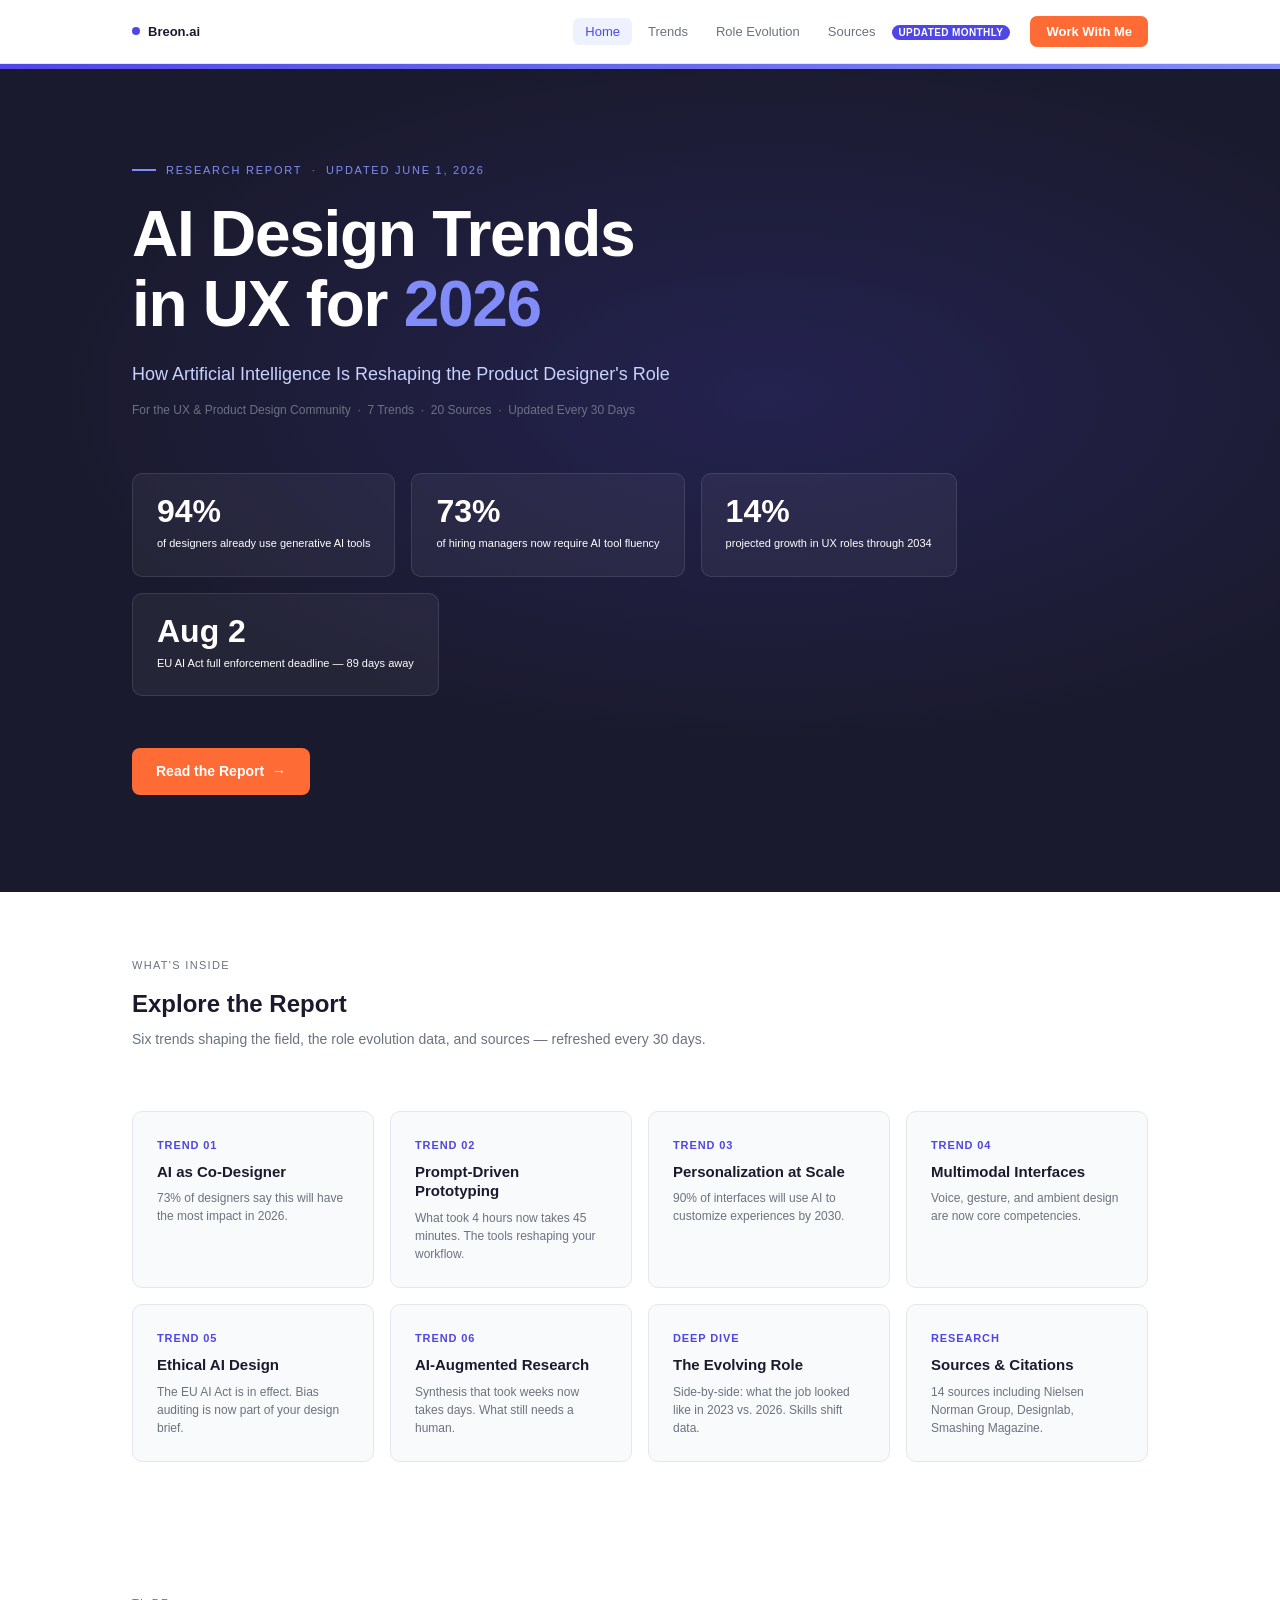
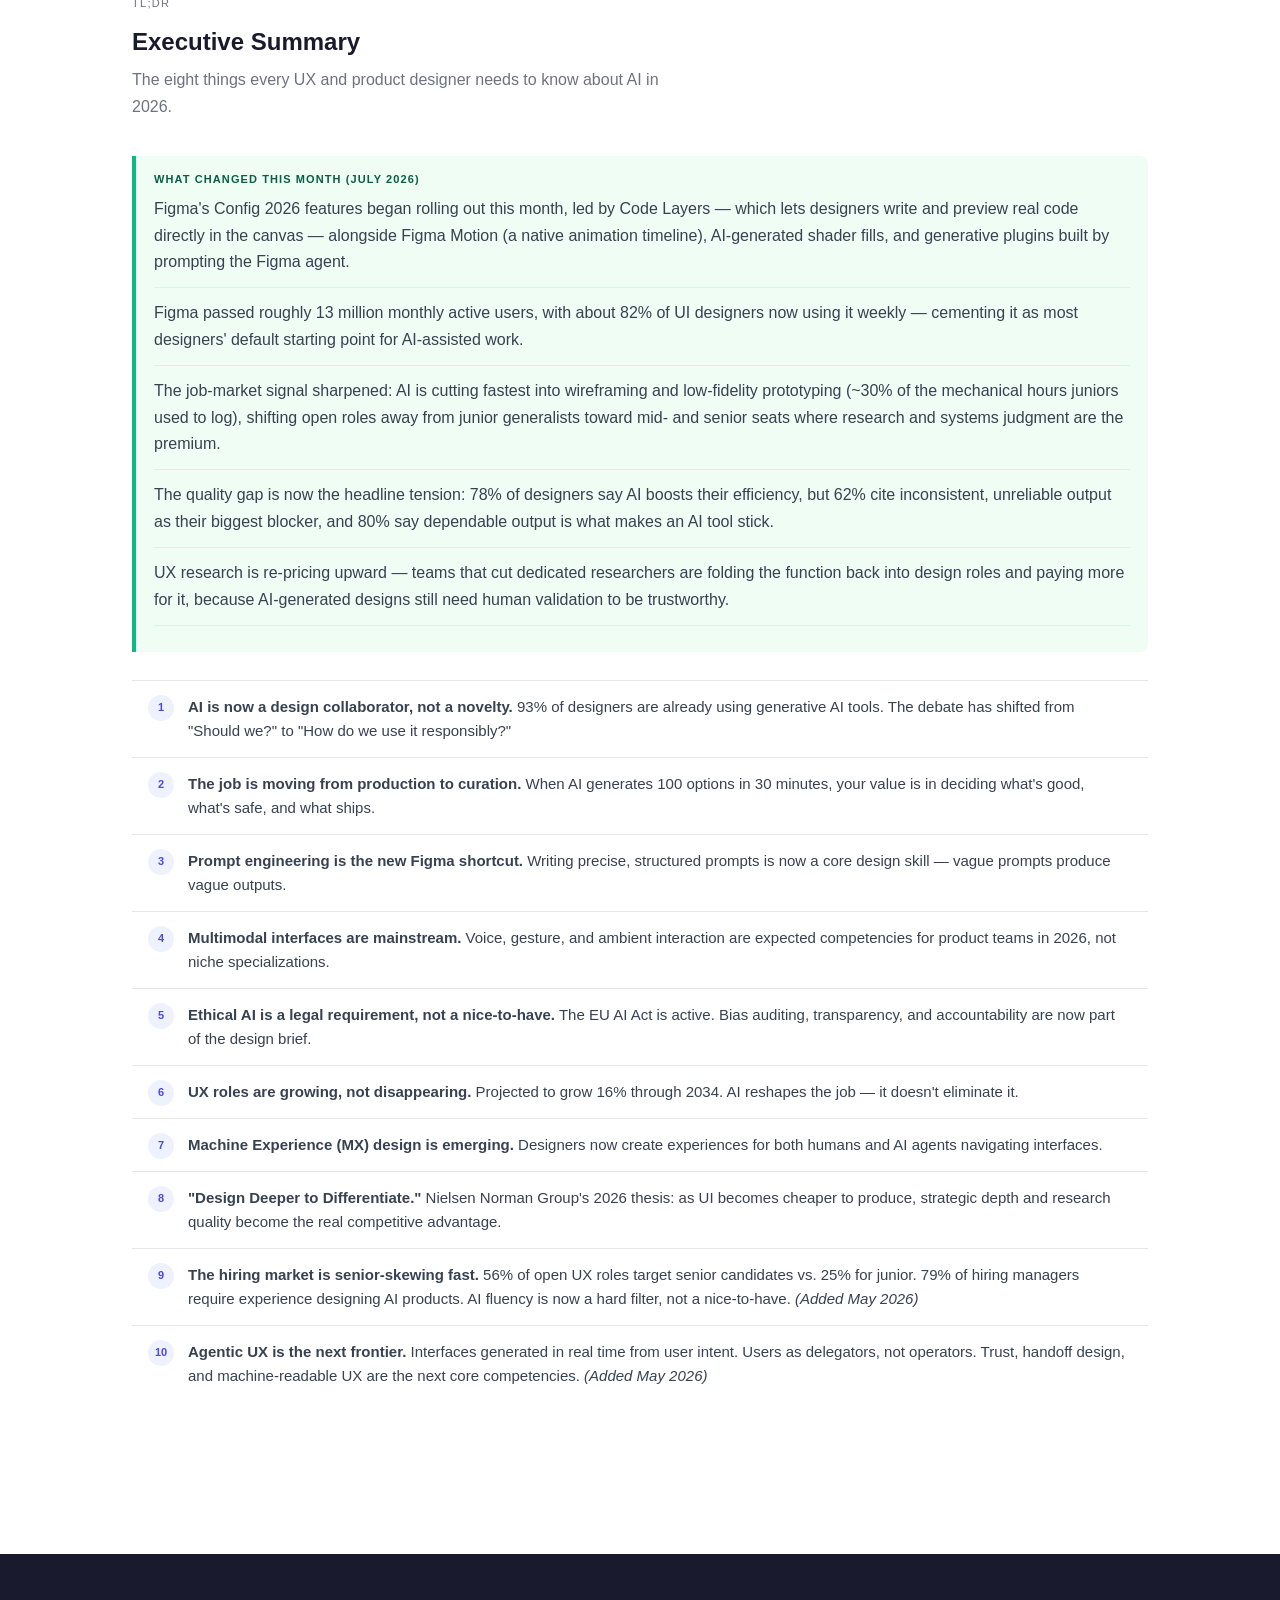
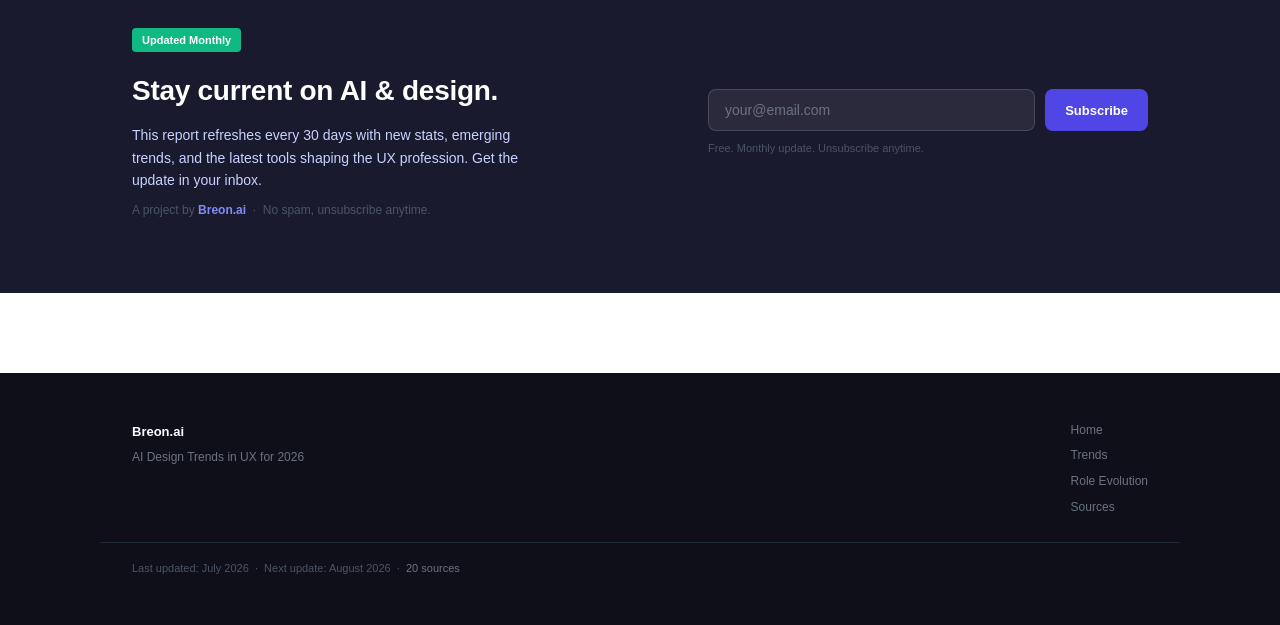
==== commit 61d5588b: "Monthly content refresh — July 2026 (real content, sourced) - Bump last-updated June->July, next-upd" ====
--- a/index.html
+++ b/index.html
@@ -211,8 +211,8 @@
   
   <!-- Monthly highlights injected by update_content.py -->
   <div style="background:#F0FDF4;border-left:4px solid #10B981;border-radius:0 8px 8px 0;padding:14px 18px;margin-bottom:28px;">
-    <p style="font-size:11px;font-weight:700;letter-spacing:0.1em;text-transform:uppercase;color:#065F46;margin-bottom:8px;">What changed this month (June 2026)</p>
-    <ul style="list-style:none;padding:0;margin:0;"><li style='margin-bottom:12px;padding-bottom:12px;border-bottom:1px solid #D1FAE5;'>Figma shipped its Config 2026 updates in early June, introducing AI-native prototyping flows that auto-generate interactive logic from static frames, significantly reducing the gap between wireframe and testable prototype — adoption of Figma AI features jumped roughly 4 percentage points month-over-month according to early survey data from the Design Tools Survey community.</li><li style='margin-bottom:12px;padding-bottom:12px;border-bottom:1px solid #D1FAE5;'>Google expanded Stitch out of limited preview into open beta for Workspace users in June 2026, enabling designers to generate full UI component sets from natural-language briefs and export directly to Figma or Material Design 3 token systems, pushing its adoption rate above the 40-percent threshold for the first time.</li><li style='margin-bottom:12px;padding-bottom:12px;border-bottom:1px solid #D1FAE5;'>The EU AI Act's transparency obligations for AI-assisted UI systems formally entered enforcement for medium and large enterprises on June 1 2026, requiring documented disclosure when AI has materially generated or personalized interface content shown to EU users — prompting several major design teams to update their handoff documentation standards to include AI provenance metadata.</li><li style='margin-bottom:12px;padding-bottom:12px;border-bottom:1px solid #D1FAE5;'>A June 2026 Nielsen Norman Group pulse report noted a measurable uptick in 'AI skepticism fatigue' among senior UX practitioners, with 43 percent expressing distrust of unreviewed AI output (up from 40 percent in Q1), while simultaneously reporting they spend less time on validation than they believe they should — flagging a growing gap between stated concern and actual review behavior.</li><li style='margin-bottom:12px;padding-bottom:12px;border-bottom:1px solid #D1FAE5;'>Anthropic released a Claude-native design reasoning API in June 2026 that several third-party UX tools including UX Pilot and Flowstep have begun integrating, enabling multi-step design critique, accessibility scoring, and copy refinement within existing design workflows without leaving the tool context.</li></ul>
+    <p style="font-size:11px;font-weight:700;letter-spacing:0.1em;text-transform:uppercase;color:#065F46;margin-bottom:8px;">What changed this month (July 2026)</p>
+    <ul style="list-style:none;padding:0;margin:0;"><li style='margin-bottom:12px;padding-bottom:12px;border-bottom:1px solid #D1FAE5;'>Figma's Config 2026 features began rolling out this month, led by Code Layers — which lets designers write and preview real code directly in the canvas — alongside Figma Motion (a native animation timeline), AI-generated shader fills, and generative plugins built by prompting the Figma agent.</li><li style='margin-bottom:12px;padding-bottom:12px;border-bottom:1px solid #D1FAE5;'>Figma passed roughly 13 million monthly active users, with about 82% of UI designers now using it weekly — cementing it as most designers' default starting point for AI-assisted work.</li><li style='margin-bottom:12px;padding-bottom:12px;border-bottom:1px solid #D1FAE5;'>The job-market signal sharpened: AI is cutting fastest into wireframing and low-fidelity prototyping (~30% of the mechanical hours juniors used to log), shifting open roles away from junior generalists toward mid- and senior seats where research and systems judgment are the premium.</li><li style='margin-bottom:12px;padding-bottom:12px;border-bottom:1px solid #D1FAE5;'>The quality gap is now the headline tension: 78% of designers say AI boosts their efficiency, but 62% cite inconsistent, unreliable output as their biggest blocker, and 80% say dependable output is what makes an AI tool stick.</li><li style='margin-bottom:12px;padding-bottom:12px;border-bottom:1px solid #D1FAE5;'>UX research is re-pricing upward — teams that cut dedicated researchers are folding the function back into design roles and paying more for it, because AI-generated designs still need human validation to be trustworthy.</li></ul>
   </div>
 <ol class="exec-list">
       <li>
@@ -304,7 +304,7 @@
     </div>
   </div>
   <div class="footer-updated">
-    Last updated: June 2026 &nbsp;·&nbsp; Next update: July 2026 &nbsp;·&nbsp; <a href="sources.html" style="color:#6B7280;">20 sources</a>
+    Last updated: July 2026 &nbsp;·&nbsp; Next update: August 2026 &nbsp;·&nbsp; <a href="sources.html" style="color:#6B7280;">20 sources</a>
   </div>
 </footer>
 
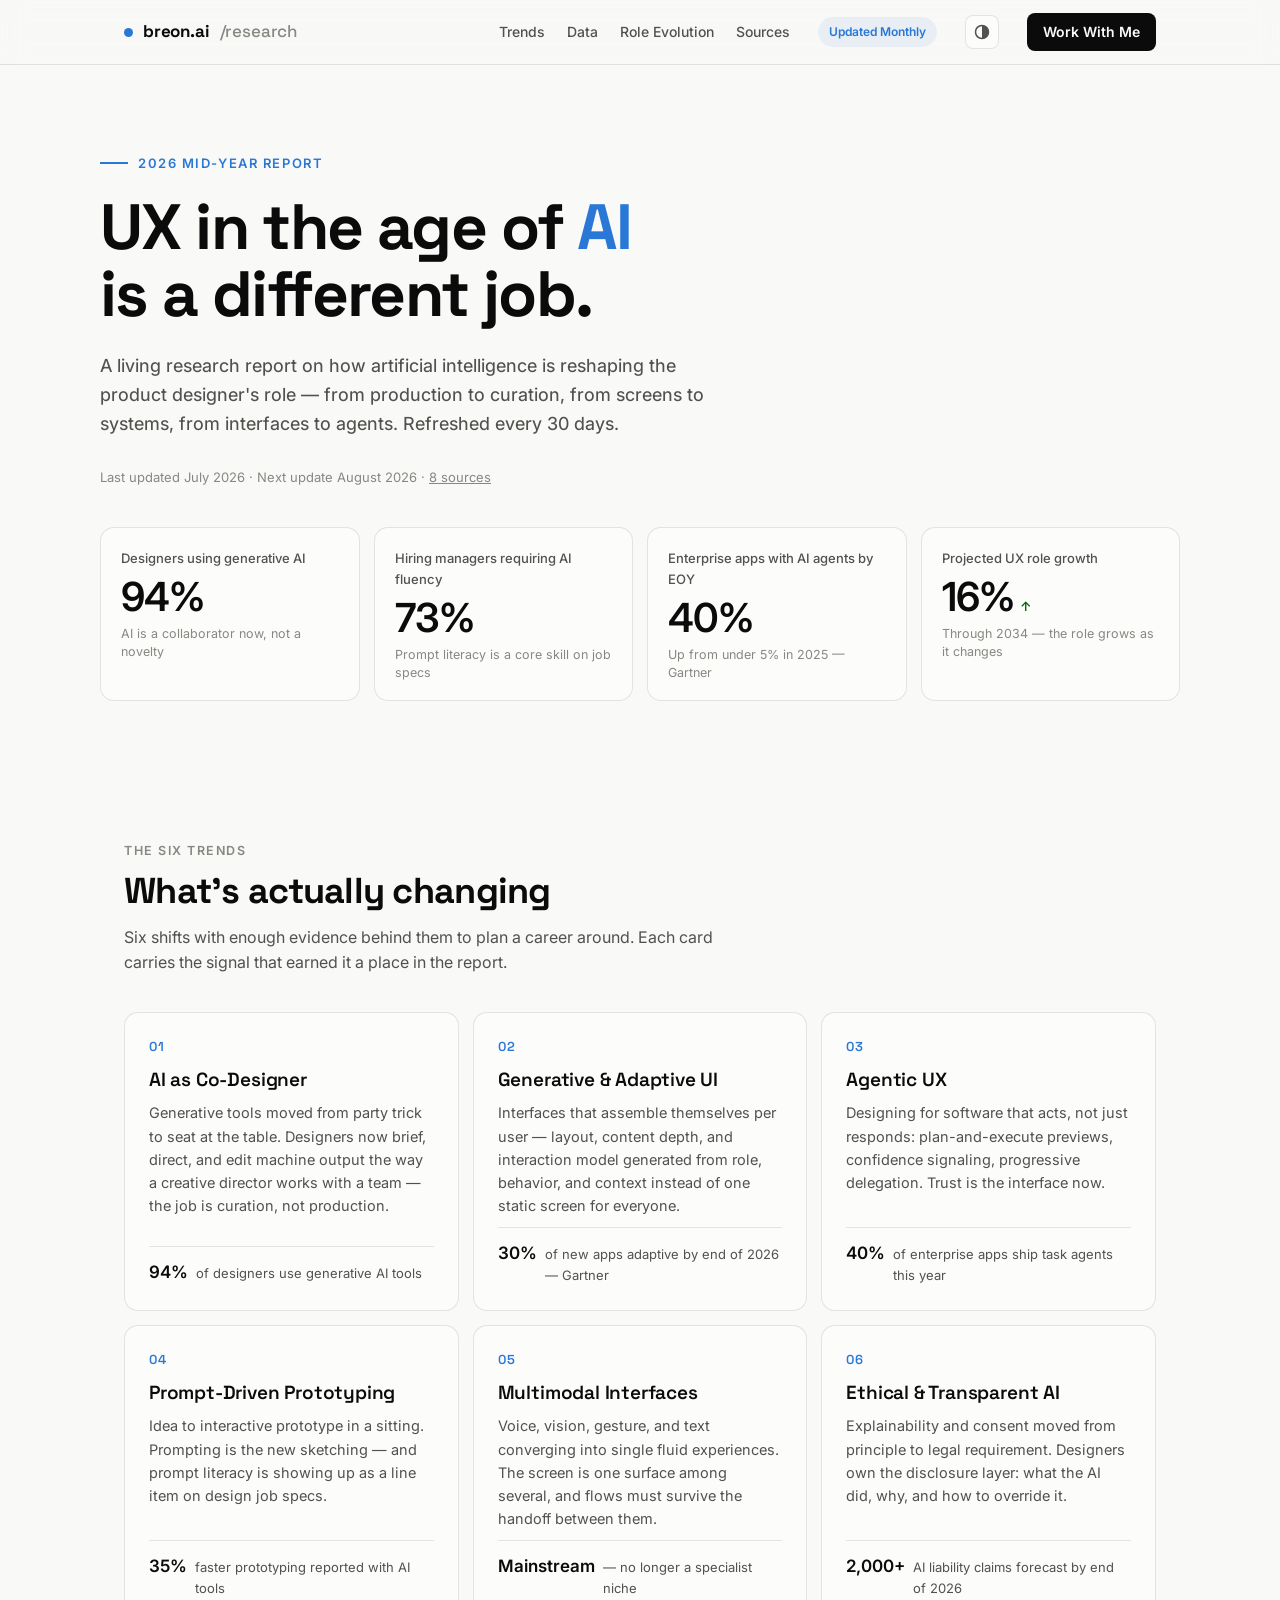
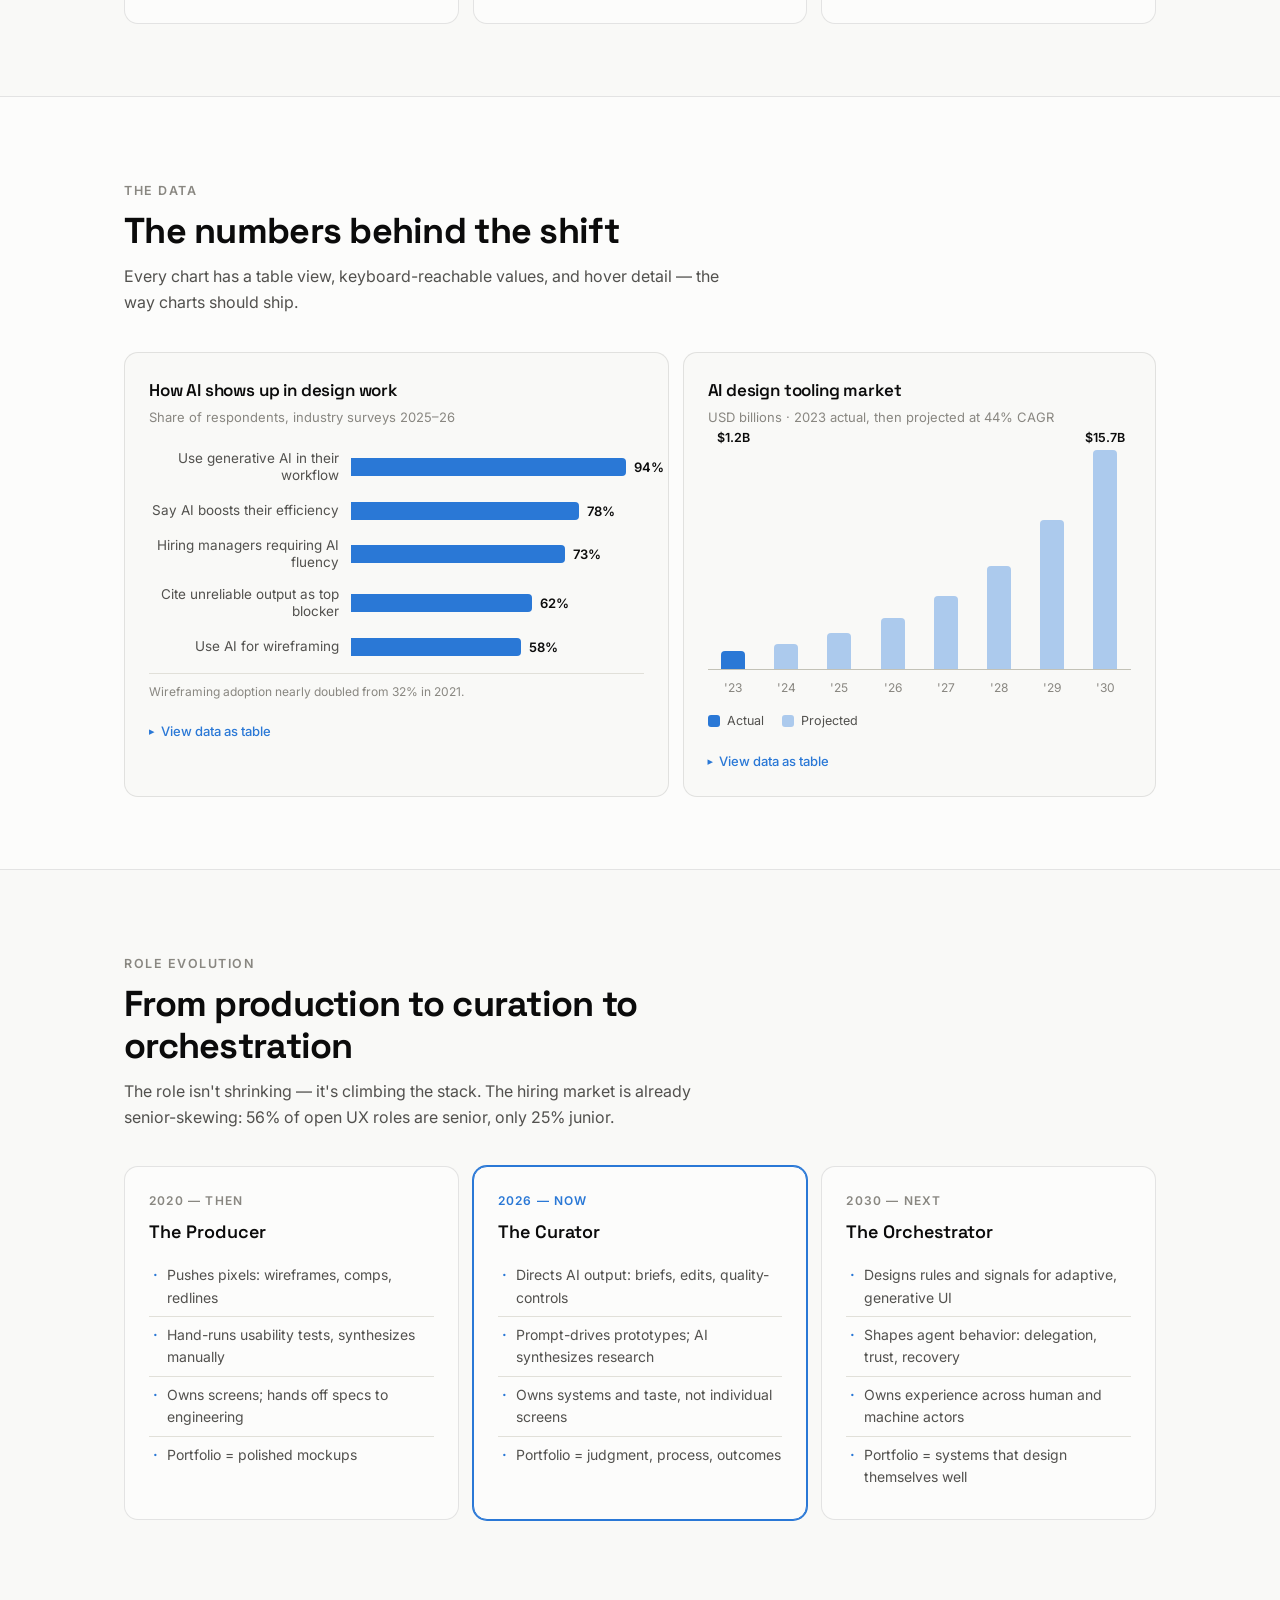
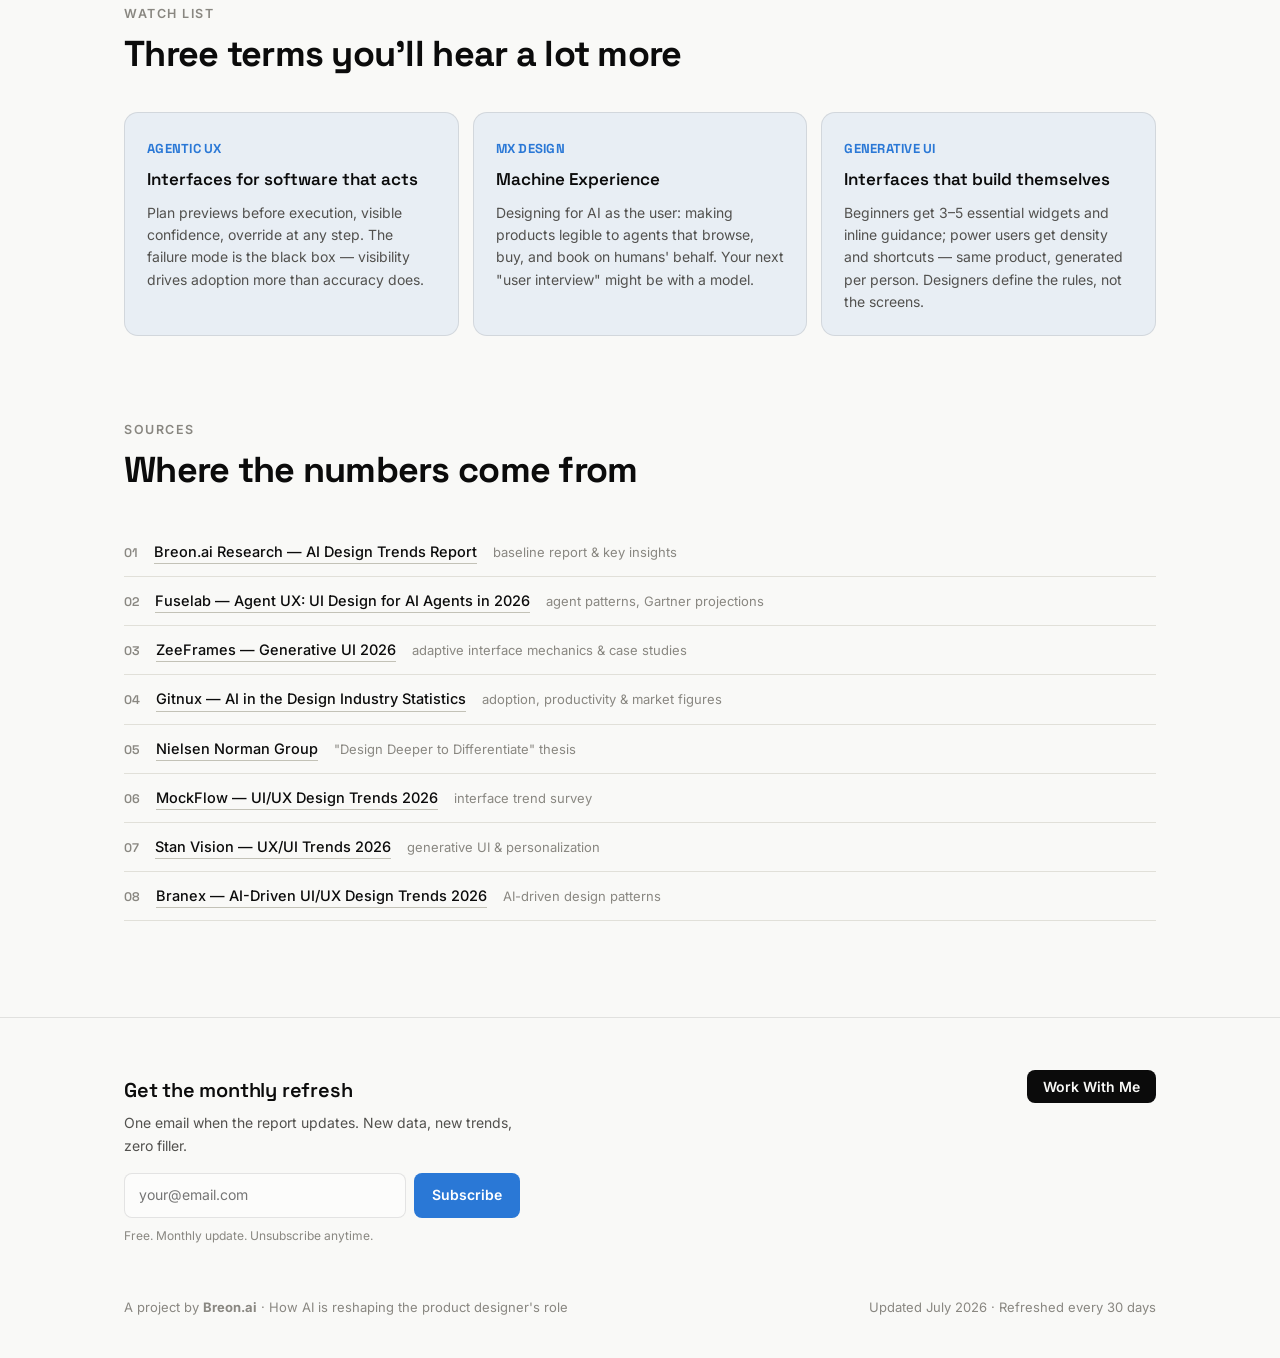
==== commit c73126f7: "Redesign: single-page 2026 report with dark mode, interactive charts, and refreshed content - New si" ====
--- a/index.html
+++ b/index.html
@@ -3,322 +3,732 @@
 <head>
 <meta charset="UTF-8">
 <meta name="viewport" content="width=device-width, initial-scale=1.0">
-<title>AI Design Trends in UX for 2026 | Breon.ai</title>
-<meta name="description" content="How artificial intelligence is reshaping the UX and product designer's role in 2026. Research report by Breon.ai, updated monthly.">
-<meta property="og:title" content="AI Design Trends in UX for 2026 | Breon.ai">
-<meta property="og:description" content="How AI is reshaping the product designer's role. 6 major trends, role evolution data, and in-demand skills for 2026.">
-<meta property="og:type" content="website">
-<link rel="stylesheet" href="styles.css">
+<title>AI Design Trends in UX for 2026 — Breon.ai Research</title>
+<link rel="canonical" href="https://research.breon.ai/">
+<meta name="description" content="A living research report on how artificial intelligence is reshaping UX and product design — trends, data, and role evolution. Updated monthly.">
+<link rel="preconnect" href="https://fonts.googleapis.com">
+<link rel="preconnect" href="https://fonts.gstatic.com" crossorigin>
+<link href="https://fonts.googleapis.com/css2?family=Space+Grotesk:wght@400;500;600;700&family=Inter:wght@400;450;500;600;700&display=swap" rel="stylesheet">
 <style>
-  /* Index-specific overrides */
-  .exec-section { padding: 72px 0; }
-  .exec-intro {
-    font-size: 16px;
-    color: var(--muted);
-    max-width: 560px;
-    margin-bottom: 36px;
-  }
-  .subscribe-section {
-    background: var(--dark2);
-    padding: 72px 0;
-    margin-top: 80px;
-  }
-  .subscribe-inner {
-    max-width: var(--max-w);
-    margin: 0 auto;
-    padding: 0 32px;
-    display: flex;
-    align-items: center;
-    justify-content: space-between;
-    gap: 48px;
-    flex-wrap: wrap;
-  }
-  .subscribe-copy { max-width: 420px; }
-  .subscribe-copy h2 {
-    font-size: 28px;
-    font-weight: 800;
-    color: var(--white);
-    margin-bottom: 10px;
-    letter-spacing: -0.01em;
-  }
-  .subscribe-copy p {
-    font-size: 14px;
-    color: #C7D2FE;
-    line-height: 1.6;
-  }
-  .subscribe-form { flex: 1; min-width: 280px; max-width: 440px; }
-  .form-row { display: flex; gap: 10px; }
-  .form-row input[type="email"] {
-    flex: 1;
-    padding: 12px 16px;
-    border-radius: 8px;
-    border: 1px solid rgba(255,255,255,0.15);
-    background: rgba(255,255,255,0.07);
-    color: var(--white);
-    font-size: 14px;
-    outline: none;
-    transition: border-color 0.15s;
-  }
-  .form-row input[type="email"]:focus { border-color: var(--accent2); }
-  .form-row input[type="email"]::placeholder { color: #6B7280; }
-  .btn-subscribe {
-    background: var(--accent);
-    color: white;
-    font-size: 13px;
-    font-weight: 700;
-    padding: 12px 20px;
-    border: none;
-    border-radius: 8px;
-    cursor: pointer;
-    white-space: nowrap;
-    transition: background 0.15s;
-  }
-  .btn-subscribe:hover { background: #4338CA; }
-  .form-note {
-    font-size: 11px;
-    color: #4B5563;
-    margin-top: 8px;
-  }
-  .form-success {
-    display: none;
-    background: rgba(16,185,129,0.15);
-    border: 1px solid rgba(16,185,129,0.3);
-    border-radius: 8px;
-    padding: 14px 18px;
-    color: #34D399;
-    font-size: 13px;
-    font-weight: 600;
-  }
-  @media (max-width: 680px) {
-    .subscribe-inner { flex-direction: column; }
-    .form-row { flex-direction: column; }
+  :root{
+    color-scheme: light;
+    --page:#f9f9f7;
+    --surface:#fcfcfb;
+    --ink:#0b0b0b;
+    --ink-2:#52514e;
+    --muted:#898781;
+    --grid:#e1e0d9;
+    --baseline:#c3c2b7;
+    --border:rgba(11,11,11,0.10);
+    --accent:#2a78d6;
+    --accent-soft:rgba(42,120,214,0.08);
+    --accent-soft-2:rgba(42,120,214,0.14);
+    --good:#006300;
+    --sans:'Inter',system-ui,-apple-system,'Segoe UI',sans-serif;
+    --display:'Space Grotesk','Inter',system-ui,sans-serif;
+  }
+  :root[data-theme="dark"]{
+    color-scheme: dark;
+    --page:#0d0d0d;
+    --surface:#1a1a19;
+    --ink:#ffffff;
+    --ink-2:#c3c2b7;
+    --muted:#898781;
+    --grid:#2c2c2a;
+    --baseline:#383835;
+    --border:rgba(255,255,255,0.10);
+    --accent:#3987e5;
+    --accent-soft:rgba(57,135,229,0.12);
+    --accent-soft-2:rgba(57,135,229,0.20);
+    --good:#0ca30c;
+  }
+  @media (prefers-color-scheme: dark){
+    :root:not([data-theme="light"]){
+      color-scheme: dark;
+      --page:#0d0d0d;
+      --surface:#1a1a19;
+      --ink:#ffffff;
+      --ink-2:#c3c2b7;
+      --muted:#898781;
+      --grid:#2c2c2a;
+      --baseline:#383835;
+      --border:rgba(255,255,255,0.10);
+      --accent:#3987e5;
+      --accent-soft:rgba(57,135,229,0.12);
+      --accent-soft-2:rgba(57,135,229,0.20);
+      --good:#0ca30c;
+    }
+  }
+  *{box-sizing:border-box;margin:0;padding:0}
+  html{scroll-behavior:smooth}
+  body{
+    font-family:var(--sans);
+    background:var(--page);
+    color:var(--ink);
+    line-height:1.6;
+    font-size:16px;
+    -webkit-font-smoothing:antialiased;
+    transition:background .25s ease,color .25s ease;
+  }
+  a{color:inherit}
+  .wrap{max-width:1080px;margin:0 auto;padding:0 24px}
+
+  /* ---------- Nav ---------- */
+  header.site{
+    position:sticky;top:0;z-index:50;
+    background:var(--page);
+    background:color-mix(in srgb, var(--page) 86%, transparent);
+    -webkit-backdrop-filter:blur(12px);
+    backdrop-filter:blur(12px);
+    border-bottom:1px solid var(--border);
+  }
+  .nav{display:flex;align-items:center;gap:28px;height:64px}
+  .brand{font-family:var(--display);font-weight:700;font-size:17px;letter-spacing:-0.01em;text-decoration:none;display:flex;align-items:center;gap:10px}
+  .brand .dot{width:9px;height:9px;border-radius:50%;background:var(--accent);display:inline-block}
+  .nav nav{display:flex;gap:22px;margin-left:auto}
+  .nav nav a{font-size:14px;font-weight:500;color:var(--ink-2);text-decoration:none;transition:color .15s}
+  .nav nav a:hover{color:var(--ink)}
+  .pill{
+    font-size:12px;font-weight:600;color:var(--accent);
+    background:var(--accent-soft);border:1px solid transparent;
+    padding:4px 10px;border-radius:999px;white-space:nowrap;
+  }
+  .cta{
+    font-size:14px;font-weight:600;text-decoration:none;
+    background:var(--ink);color:var(--page);
+    padding:8px 16px;border-radius:8px;white-space:nowrap;
+    transition:opacity .15s;
+  }
+  .cta:hover{opacity:.85}
+  .theme-btn{
+    border:1px solid var(--border);background:var(--surface);color:var(--ink-2);
+    width:34px;height:34px;border-radius:8px;cursor:pointer;font-size:15px;
+    display:grid;place-items:center;
+  }
+  @media (max-width:840px){ .nav nav{display:none} }
+
+  /* ---------- Hero ---------- */
+  .hero{padding:88px 0 56px;position:relative;overflow:hidden}
+  .hero .eyebrow{
+    font-size:13px;font-weight:600;letter-spacing:.12em;text-transform:uppercase;
+    color:var(--accent);margin-bottom:20px;display:flex;align-items:center;gap:10px;
+  }
+  .hero .eyebrow::before{content:'';width:28px;height:2px;background:var(--accent);display:inline-block}
+  .hero h1{
+    font-family:var(--display);font-size:clamp(38px,6vw,64px);
+    line-height:1.05;letter-spacing:-0.025em;font-weight:700;max-width:14ch;
+  }
+  .hero h1 em{font-style:normal;color:var(--accent)}
+  .hero .lede{
+    margin-top:24px;font-size:18px;color:var(--ink-2);max-width:56ch;font-weight:450;
+  }
+  .hero .meta{margin-top:28px;display:flex;gap:14px;flex-wrap:wrap;align-items:center}
+  .hero .meta .stamp{font-size:13px;color:var(--muted)}
+
+  /* ---------- KPI row ---------- */
+  .kpis{
+    display:grid;grid-template-columns:repeat(4,1fr);gap:14px;
+    margin:40px 0 0;
+  }
+  @media (max-width:840px){ .kpis{grid-template-columns:repeat(2,1fr)} }
+  .tile{
+    background:var(--surface);border:1px solid var(--border);border-radius:14px;
+    padding:20px 20px 18px;
+  }
+  .tile .label{font-size:13px;color:var(--ink-2);font-weight:500}
+  .tile .value{
+    font-family:var(--sans);font-weight:600;font-size:40px;letter-spacing:-0.02em;
+    line-height:1.1;margin-top:6px;
+  }
+  .tile .note{font-size:12.5px;color:var(--muted);margin-top:6px;line-height:1.45}
+  .tile .delta{font-size:13px;font-weight:600;color:var(--good);margin-left:6px}
+
+  /* ---------- Monthly highlights (injected by update_content.py) ---------- */
+  .highlights{
+    margin-top:24px;background:var(--accent-soft);border:1px solid var(--border);
+    border-radius:14px;padding:18px 22px;
+  }
+  .highlights .hl-kicker{
+    font-size:12px;font-weight:600;letter-spacing:.1em;text-transform:uppercase;
+    color:var(--accent);margin-bottom:8px;
+  }
+  .highlights ul{list-style:none}
+  .highlights li{font-size:14px;color:var(--ink-2);padding:6px 0;border-bottom:1px solid var(--grid)}
+  .highlights li:last-child{border-bottom:none}
+
+  /* ---------- Sections ---------- */
+  section{padding:72px 0}
+  .sec-head{margin-bottom:36px;max-width:60ch}
+  .sec-head .kicker{
+    font-size:12.5px;font-weight:600;letter-spacing:.12em;text-transform:uppercase;
+    color:var(--muted);margin-bottom:10px;
+  }
+  .sec-head h2{
+    font-family:var(--display);font-size:clamp(26px,3.6vw,36px);
+    letter-spacing:-0.02em;line-height:1.15;font-weight:700;
+  }
+  .sec-head p{margin-top:12px;color:var(--ink-2);font-size:16px}
+
+  /* ---------- Trend cards ---------- */
+  .trends{display:grid;grid-template-columns:repeat(3,1fr);gap:14px}
+  @media (max-width:900px){ .trends{grid-template-columns:repeat(2,1fr)} }
+  @media (max-width:600px){ .trends{grid-template-columns:1fr} }
+  .trend{
+    background:var(--surface);border:1px solid var(--border);border-radius:14px;
+    padding:24px;display:flex;flex-direction:column;gap:10px;
+    transition:transform .18s ease, box-shadow .18s ease;
+  }
+  .trend:hover{transform:translateY(-3px);box-shadow:0 12px 32px rgba(0,0,0,.07)}
+  .trend .num{
+    font-family:var(--display);font-size:13px;font-weight:600;color:var(--accent);
+    letter-spacing:.08em;
+  }
+  .trend h3{font-family:var(--display);font-size:19px;font-weight:600;letter-spacing:-0.01em;line-height:1.25}
+  .trend p{font-size:14.5px;color:var(--ink-2);flex:1}
+  .trend .signal{
+    font-size:13px;color:var(--ink-2);border-top:1px solid var(--border);
+    padding-top:12px;display:flex;align-items:baseline;gap:8px;
+  }
+  .trend .signal b{font-size:17px;font-weight:600;color:var(--ink)}
+
+  /* ---------- Charts ---------- */
+  .charts{display:grid;grid-template-columns:1.15fr 1fr;gap:14px}
+  @media (max-width:900px){ .charts{grid-template-columns:1fr} }
+  .chart-card{
+    background:var(--surface);border:1px solid var(--border);border-radius:14px;
+    padding:24px;
+  }
+  .chart-card h3{font-family:var(--display);font-size:17px;font-weight:600;letter-spacing:-0.01em}
+  .chart-card .sub{font-size:13px;color:var(--muted);margin-top:3px;margin-bottom:22px}
+
+  /* horizontal bars */
+  .hbar-row{display:grid;grid-template-columns:190px 1fr;align-items:center;gap:12px;margin-bottom:14px}
+  @media (max-width:600px){ .hbar-row{grid-template-columns:1fr;gap:4px} }
+  .hbar-row .cat{font-size:13.5px;color:var(--ink-2);text-align:right;line-height:1.3}
+  @media (max-width:600px){ .hbar-row .cat{text-align:left} }
+  .hbar-track{position:relative;height:24px;display:flex;align-items:center}
+  .hbar{
+    height:18px;background:var(--accent);
+    border-radius:0 4px 4px 0;  /* rounded data-end, square baseline */
+    position:relative;min-width:2px;
+    transition:width .8s cubic-bezier(.2,.7,.3,1);
+    outline:none;
+  }
+  .hbar:hover,.hbar:focus-visible{filter:brightness(1.12)}
+  .hbar:focus-visible{box-shadow:0 0 0 2px var(--surface),0 0 0 4px var(--accent)}
+  .hbar-val{
+    position:absolute;left:calc(100% + 8px);top:50%;transform:translateY(-50%);
+    font-size:13px;font-weight:600;color:var(--ink);white-space:nowrap;
+  }
+  .axis-note{font-size:12px;color:var(--muted);margin-top:10px;border-top:1px solid var(--grid);padding-top:8px}
+
+  /* columns */
+  .cols{
+    display:flex;align-items:flex-end;gap:10px;height:220px;
+    border-bottom:1px solid var(--baseline);padding:0 4px;position:relative;
+  }
+  .colwrap{flex:1;display:flex;flex-direction:column;align-items:center;justify-content:flex-end;height:100%;gap:0;position:relative}
+  .col{
+    width:100%;max-width:24px;background:var(--accent);
+    border-radius:4px 4px 0 0;   /* rounded data-end, square baseline */
+    transition:height .8s cubic-bezier(.2,.7,.3,1), filter .15s;
+    outline:none;
+  }
+  .col.proj{background:var(--accent-soft-2)}
+  .col.proj{background:color-mix(in srgb, var(--accent) 38%, var(--surface))}
+  .col:hover,.col:focus-visible{filter:brightness(1.12)}
+  .col:focus-visible{box-shadow:0 0 0 2px var(--surface),0 0 0 4px var(--accent)}
+  .col-cap{
+    position:absolute;top:-22px;left:50%;transform:translateX(-50%);
+    font-size:12.5px;font-weight:600;color:var(--ink);white-space:nowrap;
+  }
+  .col-x{display:flex;gap:10px;padding:8px 4px 0}
+  .col-x span{flex:1;text-align:center;font-size:12px;color:var(--muted)}
+  .legend{display:flex;gap:18px;margin-top:14px;font-size:12.5px;color:var(--ink-2)}
+  .legend .key{display:flex;align-items:center;gap:7px}
+  .legend .sw{width:12px;height:12px;border-radius:3px;background:var(--accent);display:inline-block}
+  .legend .sw.proj{background:color-mix(in srgb, var(--accent) 38%, var(--surface))}
+
+  /* table view */
+  details.tbl{margin-top:16px}
+  details.tbl summary{
+    font-size:13px;font-weight:500;color:var(--accent);cursor:pointer;list-style:none;
+    display:inline-flex;align-items:center;gap:6px;
+  }
+  details.tbl summary::before{content:'▸';font-size:11px;transition:transform .15s}
+  details.tbl[open] summary::before{transform:rotate(90deg)}
+  details.tbl table{
+    width:100%;border-collapse:collapse;margin-top:10px;font-size:13.5px;
+  }
+  details.tbl th{
+    text-align:left;font-weight:600;color:var(--ink-2);border-bottom:1px solid var(--grid);
+    padding:6px 8px;font-size:12.5px;
+  }
+  details.tbl td{padding:6px 8px;border-bottom:1px solid var(--grid);color:var(--ink-2)}
+  details.tbl td.num{text-align:right;font-variant-numeric:tabular-nums;color:var(--ink)}
+  details.tbl th.num{text-align:right}
+
+  /* tooltip */
+  #tip{
+    position:fixed;z-index:100;pointer-events:none;
+    background:var(--ink);color:var(--page);
+    font-size:12.5px;line-height:1.4;padding:8px 11px;border-radius:8px;
+    box-shadow:0 8px 24px rgba(0,0,0,.18);
+    opacity:0;transition:opacity .12s;max-width:240px;
+  }
+  #tip b{font-size:14px;display:block}
+  #tip .tl{opacity:.75}
+
+  /* ---------- Role evolution ---------- */
+  .roles{display:grid;grid-template-columns:repeat(3,1fr);gap:14px}
+  @media (max-width:840px){ .roles{grid-template-columns:1fr} }
+  .role{
+    background:var(--surface);border:1px solid var(--border);border-radius:14px;padding:24px;
+  }
+  .role .era{
+    font-size:12px;font-weight:600;letter-spacing:.1em;text-transform:uppercase;color:var(--muted);
+  }
+  .role.now{border-color:var(--accent);box-shadow:0 0 0 1px var(--accent)}
+  .role.now .era{color:var(--accent)}
+  .role h3{font-family:var(--display);font-size:18px;font-weight:600;margin:8px 0 10px}
+  .role ul{list-style:none}
+  .role li{
+    font-size:14px;color:var(--ink-2);padding:7px 0 7px 18px;position:relative;
+    border-bottom:1px solid var(--grid);
+  }
+  .role li:last-child{border-bottom:none}
+  .role li::before{content:'·';position:absolute;left:4px;color:var(--accent);font-weight:700}
+
+  /* ---------- Concepts strip ---------- */
+  .concepts{display:grid;grid-template-columns:repeat(3,1fr);gap:14px}
+  @media (max-width:840px){ .concepts{grid-template-columns:1fr} }
+  .concept{
+    border:1px solid var(--border);border-radius:14px;padding:22px;background:var(--accent-soft);
+  }
+  .concept .tag{
+    font-family:var(--display);font-size:13px;font-weight:700;color:var(--accent);letter-spacing:.02em;
+  }
+  .concept h3{font-family:var(--display);font-size:17px;font-weight:600;margin:6px 0 8px}
+  .concept p{font-size:14px;color:var(--ink-2)}
+
+  /* ---------- Sources ---------- */
+  .sources ol{list-style:none;counter-reset:src}
+  .sources li{
+    counter-increment:src;
+    display:flex;gap:16px;align-items:baseline;
+    padding:12px 0;border-bottom:1px solid var(--grid);font-size:14.5px;
+  }
+  .sources li::before{
+    content:counter(src,decimal-leading-zero);
+    font-family:var(--display);font-size:12.5px;font-weight:600;color:var(--muted);
+  }
+  .sources a{color:var(--ink);text-decoration:none;font-weight:500;border-bottom:1px solid var(--baseline)}
+  .sources a:hover{color:var(--accent);border-color:var(--accent)}
+  .sources .src-note{color:var(--muted);font-size:13px}
+
+  /* ---------- Footer ---------- */
+  footer.site{
+    border-top:1px solid var(--border);padding:56px 0 40px;margin-top:24px;
+  }
+  .foot-grid{display:flex;justify-content:space-between;gap:32px;flex-wrap:wrap;align-items:flex-start}
+  .newsletter h3{font-family:var(--display);font-size:20px;font-weight:600;letter-spacing:-0.01em}
+  .newsletter p{color:var(--ink-2);font-size:14px;margin:6px 0 16px;max-width:44ch}
+  .nl-form{display:flex;gap:8px;max-width:400px}
+  .nl-form input{
+    flex:1;font:inherit;font-size:14px;padding:10px 14px;border-radius:8px;
+    border:1px solid var(--border);background:var(--surface);color:var(--ink);
+  }
+  .nl-form button{
+    font:inherit;font-size:14px;font-weight:600;padding:10px 18px;border-radius:8px;
+    border:none;background:var(--accent);color:#fff;cursor:pointer;
+  }
+  .nl-form button:hover{filter:brightness(1.1)}
+  .foot-meta{font-size:13px;color:var(--muted);margin-top:36px;display:flex;justify-content:space-between;flex-wrap:wrap;gap:8px}
+
+  .reveal{opacity:0;transform:translateY(14px);transition:opacity .6s ease,transform .6s ease}
+  .reveal.in{opacity:1;transform:none}
+  @media (prefers-reduced-motion: reduce){
+    .reveal{opacity:1;transform:none;transition:none}
+    .hbar,.col{transition:none}
   }
 </style>
 </head>
 <body>
 
-<!-- ── Navigation ───────────────────────────────────────────── -->
-<nav class="nav">
-  <div class="nav-inner">
-    <a href="https://breon.ai" class="nav-logo">
-      <span class="nav-logo-dot"></span>
-      Breon.ai
-    </a>
-    <ul class="nav-links">
-      <li><a href="index.html" class="active">Home</a></li>
-      <li><a href="trends.html">Trends</a></li>
-      <li><a href="role-evolution.html">Role Evolution</a></li>
-      <li><a href="sources.html">Sources</a></li>
-      <li><span class="nav-badge">Updated Monthly</span></li>
-      <li><a href="work-with-me.html" class="nav-cta">Work With Me</a></li>
-    </ul>
+<header class="site">
+  <div class="wrap nav">
+    <a class="brand" href="#top"><span class="dot"></span>breon.ai<span style="color:var(--muted);font-weight:500">/research</span></a>
+    <nav aria-label="Primary">
+      <a href="#trends">Trends</a>
+      <a href="#data">Data</a>
+      <a href="#roles">Role Evolution</a>
+      <a href="#sources">Sources</a>
+    </nav>
+    <span class="pill">Updated Monthly</span>
+    <button class="theme-btn" id="themeBtn" aria-label="Toggle dark mode" title="Toggle theme"><svg width="16" height="16" viewBox="0 0 16 16" fill="none" aria-hidden="true"><circle cx="8" cy="8" r="6.5" stroke="currentColor" stroke-width="1.5"/><path d="M8 1.5 A6.5 6.5 0 0 1 8 14.5 Z" fill="currentColor"/></svg></button>
+    <a class="cta" href="work-with-me.html">Work With Me</a>
   </div>
-</nav>
-
-<!-- ── Hero ─────────────────────────────────────────────────── -->
-<section class="hero">
-  <div class="hero-accent-bar"></div>
-  <div class="hero-inner">
-    <p class="hero-eyebrow">Research Report &nbsp;·&nbsp; Updated June 1, 2026</p>
-    <h1>AI Design Trends<br>in UX for <span>2026</span></h1>
-    <p class="hero-sub">How Artificial Intelligence Is Reshaping the Product Designer's Role</p>
-    <p class="hero-meta">For the UX &amp; Product Design Community &nbsp;·&nbsp; 7 Trends &nbsp;·&nbsp; 20 Sources &nbsp;·&nbsp; Updated Every 30 Days</p>
-
-    <div class="hero-stats">
-      <div class="stat-card">
-        <span class="stat-num">94%</span>
-      <span class="stat-label">of designers already use generative AI tools</span>
-      </div>
-      <div class="stat-card">
-        <span class="stat-num">73%</span>
-        <span class="stat-label">of hiring managers now require AI tool fluency</span>
-      </div>
-      <div class="stat-card">
-        <span class="stat-num">14%</span>
-      <span class="stat-label">projected growth in UX roles through 2034</span>
-      </div>
-      <div class="stat-card">
-        <span class="stat-num">Aug 2</span>
-        <span class="stat-label">EU AI Act full enforcement deadline — 89 days away</span>
-      </div>
-    </div>
-
-    <a href="trends.html" class="hero-cta">Read the Report &nbsp;&#8594;</a>
+</header>
+
+<main id="top">
+
+  <!-- HERO -->
+  <div class="wrap hero">
+    <p class="eyebrow">2026 Mid-Year Report</p>
+    <h1>UX in the age of <em>AI</em> is a different job.</h1>
+    <p class="lede">A living research report on how artificial intelligence is reshaping the product designer's role — from production to curation, from screens to systems, from interfaces to agents. Refreshed every 30 days.</p>
+    <div class="meta">
+      <span class="stamp" id="updated-stamp">Last updated July 2026 · Next update August 2026 · <a href="#sources" style="color:inherit">8 sources</a></span>
+    </div>
+
+    <div class="kpis">
+      <div class="tile reveal">
+        <div class="label">Designers using generative AI</div>
+        <div class="value" id="stat-using-ai">94%</div>
+        <div class="note">AI is a collaborator now, not a novelty</div>
+      </div>
+      <div class="tile reveal">
+        <div class="label">Hiring managers requiring AI fluency</div>
+        <div class="value" id="stat-ai-fluency">73%</div>
+        <div class="note">Prompt literacy is a core skill on job specs</div>
+      </div>
+      <div class="tile reveal">
+        <div class="label">Enterprise apps with AI agents by EOY</div>
+        <div class="value" id="stat-agent-apps">40%</div>
+        <div class="note">Up from under 5% in 2025 — Gartner</div>
+      </div>
+      <div class="tile reveal">
+        <div class="label">Projected UX role growth</div>
+        <div class="value" id="stat-job-growth">16%<span class="delta">↑</span></div>
+        <div class="note">Through 2034 — the role grows as it changes</div>
+      </div>
+    </div>
+
+    <!-- HIGHLIGHTS_START -->
+    <!-- HIGHLIGHTS_END -->
   </div>
-</section>
-
-<!-- ── Explore the Report ─────────────────────────────────────── -->
-<div class="page">
-  <div style="padding: 64px 0 0;">
-    <p style="font-size:11px;letter-spacing:0.12em;text-transform:uppercase;color:var(--muted);margin-bottom:10px;">What's inside</p>
-    <h2 style="font-size:24px;font-weight:800;color:var(--dark2);margin-bottom:4px;">Explore the Report</h2>
-    <p style="font-size:14px;color:var(--muted);">Six trends shaping the field, the role evolution data, and sources — refreshed every 30 days.</p>
-  </div>
-
-  <div class="section-cards">
-    <a href="trends.html#trend-1" class="section-card">
-      <span class="section-card-num">Trend 01</span>
-      <span class="section-card-title">AI as Co-Designer</span>
-      <span class="section-card-desc">73% of designers say this will have the most impact in 2026.</span>
-    </a>
-    <a href="trends.html#trend-2" class="section-card">
-      <span class="section-card-num">Trend 02</span>
-      <span class="section-card-title">Prompt-Driven Prototyping</span>
-      <span class="section-card-desc">What took 4 hours now takes 45 minutes. The tools reshaping your workflow.</span>
-    </a>
-    <a href="trends.html#trend-3" class="section-card">
-      <span class="section-card-num">Trend 03</span>
-      <span class="section-card-title">Personalization at Scale</span>
-      <span class="section-card-desc">90% of interfaces will use AI to customize experiences by 2030.</span>
-    </a>
-    <a href="trends.html#trend-4" class="section-card">
-      <span class="section-card-num">Trend 04</span>
-      <span class="section-card-title">Multimodal Interfaces</span>
-      <span class="section-card-desc">Voice, gesture, and ambient design are now core competencies.</span>
-    </a>
-    <a href="trends.html#trend-5" class="section-card">
-      <span class="section-card-num">Trend 05</span>
-      <span class="section-card-title">Ethical AI Design</span>
-      <span class="section-card-desc">The EU AI Act is in effect. Bias auditing is now part of your design brief.</span>
-    </a>
-    <a href="trends.html#trend-6" class="section-card">
-      <span class="section-card-num">Trend 06</span>
-      <span class="section-card-title">AI-Augmented Research</span>
-      <span class="section-card-desc">Synthesis that took weeks now takes days. What still needs a human.</span>
-    </a>
-    <a href="role-evolution.html" class="section-card">
-      <span class="section-card-num">Deep Dive</span>
-      <span class="section-card-title">The Evolving Role</span>
-      <span class="section-card-desc">Side-by-side: what the job looked like in 2023 vs. 2026. Skills shift data.</span>
-    </a>
-    <a href="sources.html" class="section-card">
-      <span class="section-card-num">Research</span>
-      <span class="section-card-title">Sources &amp; Citations</span>
-      <span class="section-card-desc">14 sources including Nielsen Norman Group, Designlab, Smashing Magazine.</span>
-    </a>
-  </div>
-</div>
-
-<!-- ── Executive Summary ──────────────────────────────────────── -->
-<div class="page">
-  <div class="exec-section">
-    <p style="font-size:11px;letter-spacing:0.12em;text-transform:uppercase;color:var(--muted);margin-bottom:10px;">TL;DR</p>
-    <h2 style="font-size:24px;font-weight:800;color:var(--dark2);margin-bottom:6px;">Executive Summary</h2>
-    <p class="exec-intro">The eight things every UX and product designer needs to know about AI in 2026.</p>
-
-    
-  
-  
-  <!-- Monthly highlights injected by update_content.py -->
-  <div style="background:#F0FDF4;border-left:4px solid #10B981;border-radius:0 8px 8px 0;padding:14px 18px;margin-bottom:28px;">
-    <p style="font-size:11px;font-weight:700;letter-spacing:0.1em;text-transform:uppercase;color:#065F46;margin-bottom:8px;">What changed this month (July 2026)</p>
-    <ul style="list-style:none;padding:0;margin:0;"><li style='margin-bottom:12px;padding-bottom:12px;border-bottom:1px solid #D1FAE5;'>Figma's Config 2026 features began rolling out this month, led by Code Layers — which lets designers write and preview real code directly in the canvas — alongside Figma Motion (a native animation timeline), AI-generated shader fills, and generative plugins built by prompting the Figma agent.</li><li style='margin-bottom:12px;padding-bottom:12px;border-bottom:1px solid #D1FAE5;'>Figma passed roughly 13 million monthly active users, with about 82% of UI designers now using it weekly — cementing it as most designers' default starting point for AI-assisted work.</li><li style='margin-bottom:12px;padding-bottom:12px;border-bottom:1px solid #D1FAE5;'>The job-market signal sharpened: AI is cutting fastest into wireframing and low-fidelity prototyping (~30% of the mechanical hours juniors used to log), shifting open roles away from junior generalists toward mid- and senior seats where research and systems judgment are the premium.</li><li style='margin-bottom:12px;padding-bottom:12px;border-bottom:1px solid #D1FAE5;'>The quality gap is now the headline tension: 78% of designers say AI boosts their efficiency, but 62% cite inconsistent, unreliable output as their biggest blocker, and 80% say dependable output is what makes an AI tool stick.</li><li style='margin-bottom:12px;padding-bottom:12px;border-bottom:1px solid #D1FAE5;'>UX research is re-pricing upward — teams that cut dedicated researchers are folding the function back into design roles and paying more for it, because AI-generated designs still need human validation to be trustworthy.</li></ul>
-  </div>
-<ol class="exec-list">
-      <li>
-        <span class="num">1</span>
-        <strong>AI is now a design collaborator, not a novelty.</strong> 93% of designers are already using generative AI tools. The debate has shifted from "Should we?" to "How do we use it responsibly?"
-      </li>
-      <li>
-        <span class="num">2</span>
-        <strong>The job is moving from production to curation.</strong> When AI generates 100 options in 30 minutes, your value is in deciding what's good, what's safe, and what ships.
-      </li>
-      <li>
-        <span class="num">3</span>
-        <strong>Prompt engineering is the new Figma shortcut.</strong> Writing precise, structured prompts is now a core design skill — vague prompts produce vague outputs.
-      </li>
-      <li>
-        <span class="num">4</span>
-        <strong>Multimodal interfaces are mainstream.</strong> Voice, gesture, and ambient interaction are expected competencies for product teams in 2026, not niche specializations.
-      </li>
-      <li>
-        <span class="num">5</span>
-        <strong>Ethical AI is a legal requirement, not a nice-to-have.</strong> The EU AI Act is active. Bias auditing, transparency, and accountability are now part of the design brief.
-      </li>
-      <li>
-        <span class="num">6</span>
-        <strong>UX roles are growing, not disappearing.</strong> Projected to grow 16% through 2034. AI reshapes the job — it doesn't eliminate it.
-      </li>
-      <li>
-        <span class="num">7</span>
-        <strong>Machine Experience (MX) design is emerging.</strong> Designers now create experiences for both humans and AI agents navigating interfaces.
-      </li>
-      <li>
-        <span class="num">8</span>
-        <strong>"Design Deeper to Differentiate."</strong> Nielsen Norman Group's 2026 thesis: as UI becomes cheaper to produce, strategic depth and research quality become the real competitive advantage.
-      </li>
-      <li>
-        <span class="num">9</span>
-        <strong>The hiring market is senior-skewing fast.</strong> 56% of open UX roles target senior candidates vs. 25% for junior. 79% of hiring managers require experience designing AI products. AI fluency is now a hard filter, not a nice-to-have. <em>(Added May 2026)</em>
-      </li>
-      <li>
-        <span class="num">10</span>
-        <strong>Agentic UX is the next frontier.</strong> Interfaces generated in real time from user intent. Users as delegators, not operators. Trust, handoff design, and machine-readable UX are the next core competencies. <em>(Added May 2026)</em>
-      </li>
-    </ol>
-  </div>
-</div>
-
-<!-- ── Subscribe ─────────────────────────────────────────────── -->
-<section class="subscribe-section">
-  <div class="subscribe-inner">
-    <div class="subscribe-copy">
-      <div class="update-ribbon">Updated Monthly</div>
-      <h2>Stay current on AI &amp; design.</h2>
-      <p>This report refreshes every 30 days with new stats, emerging trends, and the latest tools shaping the UX profession. Get the update in your inbox.</p>
-      <p style="margin-top:10px;font-size:12px;color:#4B5563;">A project by <strong style="color:#818CF8;">Breon.ai</strong> &nbsp;·&nbsp; No spam, unsubscribe anytime.</p>
-    </div>
-    <div class="subscribe-form">
-      <form id="subscribe-form" action="https://breon.us5.list-manage.com/subscribe/post?u=e75153f5d1ff220ba71d9ca7f&amp;id=9311297276&amp;f_id=008963e2f0" method="POST" novalidate target="_blank">
-        <input type="hidden" name="u" value="e75153f5d1ff220ba71d9ca7f">
-        <input type="hidden" name="id" value="9311297276">
-        <!-- real people should not fill this in -->
-        <div aria-hidden="true" style="position:absolute;left:-5000px;">
-          <input type="text" name="b_e75153f5d1ff220ba71d9ca7f_9311297276" tabindex="-1" value="">
+
+  <!-- TRENDS -->
+  <section id="trends">
+    <div class="wrap">
+      <div class="sec-head">
+        <p class="kicker">The Six Trends</p>
+        <h2>What's actually changing</h2>
+        <p>Six shifts with enough evidence behind them to plan a career around. Each card carries the signal that earned it a place in the report.</p>
+      </div>
+      <div class="trends">
+        <article class="trend reveal">
+          <span class="num">01</span>
+          <h3>AI as Co-Designer</h3>
+          <p>Generative tools moved from party trick to seat at the table. Designers now brief, direct, and edit machine output the way a creative director works with a team — the job is curation, not production.</p>
+          <div class="signal"><b>94%</b> of designers use generative AI tools</div>
+        </article>
+        <article class="trend reveal">
+          <span class="num">02</span>
+          <h3>Generative &amp; Adaptive UI</h3>
+          <p>Interfaces that assemble themselves per user — layout, content depth, and interaction model generated from role, behavior, and context instead of one static screen for everyone.</p>
+          <div class="signal"><b>30%</b> of new apps adaptive by end of 2026 — Gartner</div>
+        </article>
+        <article class="trend reveal">
+          <span class="num">03</span>
+          <h3>Agentic UX</h3>
+          <p>Designing for software that acts, not just responds: plan-and-execute previews, confidence signaling, progressive delegation. Trust is the interface now.</p>
+          <div class="signal"><b>40%</b> of enterprise apps ship task agents this year</div>
+        </article>
+        <article class="trend reveal">
+          <span class="num">04</span>
+          <h3>Prompt-Driven Prototyping</h3>
+          <p>Idea to interactive prototype in a sitting. Prompting is the new sketching — and prompt literacy is showing up as a line item on design job specs.</p>
+          <div class="signal"><b>35%</b> faster prototyping reported with AI tools</div>
+        </article>
+        <article class="trend reveal">
+          <span class="num">05</span>
+          <h3>Multimodal Interfaces</h3>
+          <p>Voice, vision, gesture, and text converging into single fluid experiences. The screen is one surface among several, and flows must survive the handoff between them.</p>
+          <div class="signal"><b>Mainstream</b> — no longer a specialist niche</div>
+        </article>
+        <article class="trend reveal">
+          <span class="num">06</span>
+          <h3>Ethical &amp; Transparent AI</h3>
+          <p>Explainability and consent moved from principle to legal requirement. Designers own the disclosure layer: what the AI did, why, and how to override it.</p>
+          <div class="signal"><b>2,000+</b> AI liability claims forecast by end of 2026</div>
+        </article>
+      </div>
+    </div>
+  </section>
+
+  <!-- DATA -->
+  <section id="data" style="background:var(--surface);border-top:1px solid var(--border);border-bottom:1px solid var(--border)">
+    <div class="wrap">
+      <div class="sec-head">
+        <p class="kicker">The Data</p>
+        <h2>The numbers behind the shift</h2>
+        <p>Every chart has a table view, keyboard-reachable values, and hover detail — the way charts should ship.</p>
+      </div>
+      <div class="charts">
+
+        <div class="chart-card" style="background:var(--page)">
+          <h3>How AI shows up in design work</h3>
+          <p class="sub">Share of respondents, industry surveys 2025–26</p>
+
+          <!-- SURVEY_CHART_START -->
+          <div class="hbar-row">
+            <span class="cat">Use generative AI in their workflow</span>
+            <div class="hbar-track"><div class="hbar" style="width:0" data-w="94%" tabindex="0" role="img" aria-label="Use generative AI in their workflow: 94 percent" data-tip-value="94%" data-tip-label="Use generative AI in their workflow"><span class="hbar-val">94%</span></div></div>
+          </div>
+          <div class="hbar-row">
+            <span class="cat">Say AI boosts their efficiency</span>
+            <div class="hbar-track"><div class="hbar" style="width:0" data-w="78%" tabindex="0" role="img" aria-label="Say AI boosts their efficiency: 78 percent" data-tip-value="78%" data-tip-label="Say AI boosts their efficiency"><span class="hbar-val">78%</span></div></div>
+          </div>
+          <div class="hbar-row">
+            <span class="cat">Hiring managers requiring AI fluency</span>
+            <div class="hbar-track"><div class="hbar" style="width:0" data-w="73%" tabindex="0" role="img" aria-label="Hiring managers requiring AI fluency: 73 percent" data-tip-value="73%" data-tip-label="Hiring managers requiring AI fluency"><span class="hbar-val">73%</span></div></div>
+          </div>
+          <div class="hbar-row">
+            <span class="cat">Cite unreliable output as top blocker</span>
+            <div class="hbar-track"><div class="hbar" style="width:0" data-w="62%" tabindex="0" role="img" aria-label="Cite unreliable output as top blocker: 62 percent" data-tip-value="62%" data-tip-label="Cite unreliable output as top blocker"><span class="hbar-val">62%</span></div></div>
+          </div>
+          <div class="hbar-row">
+            <span class="cat">Use AI for wireframing</span>
+            <div class="hbar-track"><div class="hbar" style="width:0" data-w="58%" tabindex="0" role="img" aria-label="Use AI for wireframing: 58 percent, up from 32 percent in 2021" data-tip-value="58%" data-tip-label="Use AI for wireframing — up from 32% in 2021"><span class="hbar-val">58%</span></div></div>
+          </div>
+          <!-- SURVEY_CHART_END -->
+          <p class="axis-note" id="survey-note">Wireframing adoption nearly doubled from 32% in 2021.</p>
+
+          <details class="tbl">
+            <summary>View data as table</summary>
+            <table>
+              <thead><tr><th>Measure</th><th class="num">Share</th></tr></thead>
+              <tbody>
+                <!-- SURVEY_TABLE_START -->
+                <tr><td>Use generative AI in their workflow</td><td class="num">94%</td></tr>
+                <tr><td>Say AI boosts their efficiency</td><td class="num">78%</td></tr>
+                <tr><td>Hiring managers requiring AI fluency</td><td class="num">73%</td></tr>
+                <tr><td>Cite unreliable output as top blocker</td><td class="num">62%</td></tr>
+                <tr><td>Use AI for wireframing</td><td class="num">58%</td></tr>
+                <!-- SURVEY_TABLE_END -->
+              </tbody>
+            </table>
+          </details>
         </div>
-        <div class="form-row">
-          <input type="email" name="EMAIL" placeholder="your@email.com" required>
-          <button type="submit" class="btn-subscribe">Subscribe</button>
+
+        <div class="chart-card" style="background:var(--page)">
+          <h3>AI design tooling market</h3>
+          <p class="sub">USD billions · 2023 actual, then projected at 44% CAGR</p>
+
+          <div class="cols" role="img" aria-label="Column chart: AI design market grows from 1.2 billion dollars in 2023 to a projected 15.7 billion by 2030">
+            <div class="colwrap"><div class="col" style="height:0" data-h="8%" tabindex="0" data-tip-value="$1.2B" data-tip-label="2023 · actual"><span class="col-cap">$1.2B</span></div></div>
+            <div class="colwrap"><div class="col proj" style="height:0" data-h="11%" tabindex="0" data-tip-value="$1.7B" data-tip-label="2024 · projected"></div></div>
+            <div class="colwrap"><div class="col proj" style="height:0" data-h="16%" tabindex="0" data-tip-value="$2.5B" data-tip-label="2025 · projected"></div></div>
+            <div class="colwrap"><div class="col proj" style="height:0" data-h="23%" tabindex="0" data-tip-value="$3.6B" data-tip-label="2026 · projected"></div></div>
+            <div class="colwrap"><div class="col proj" style="height:0" data-h="33%" tabindex="0" data-tip-value="$5.2B" data-tip-label="2027 · projected"></div></div>
+            <div class="colwrap"><div class="col proj" style="height:0" data-h="47%" tabindex="0" data-tip-value="$7.4B" data-tip-label="2028 · projected"></div></div>
+            <div class="colwrap"><div class="col proj" style="height:0" data-h="68%" tabindex="0" data-tip-value="$10.7B" data-tip-label="2029 · projected"></div></div>
+            <div class="colwrap"><div class="col proj" style="height:0" data-h="100%" tabindex="0" data-tip-value="$15.7B" data-tip-label="2030 · projected"><span class="col-cap">$15.7B</span></div></div>
+          </div>
+          <div class="col-x">
+            <span>'23</span><span>'24</span><span>'25</span><span>'26</span><span>'27</span><span>'28</span><span>'29</span><span>'30</span>
+          </div>
+          <div class="legend">
+            <span class="key"><span class="sw"></span>Actual</span>
+            <span class="key"><span class="sw proj"></span>Projected</span>
+          </div>
+
+          <details class="tbl">
+            <summary>View data as table</summary>
+            <table>
+              <thead><tr><th>Year</th><th class="num">Market (USD B)</th><th>Basis</th></tr></thead>
+              <tbody>
+                <tr><td>2023</td><td class="num">1.2</td><td>Actual</td></tr>
+                <tr><td>2024</td><td class="num">1.7</td><td>Projected</td></tr>
+                <tr><td>2025</td><td class="num">2.5</td><td>Projected</td></tr>
+                <tr><td>2026</td><td class="num">3.6</td><td>Projected</td></tr>
+                <tr><td>2027</td><td class="num">5.2</td><td>Projected</td></tr>
+                <tr><td>2028</td><td class="num">7.4</td><td>Projected</td></tr>
+                <tr><td>2029</td><td class="num">10.7</td><td>Projected</td></tr>
+                <tr><td>2030</td><td class="num">15.7</td><td>Projected</td></tr>
+              </tbody>
+            </table>
+          </details>
         </div>
-        <p class="form-note">Free. Monthly update. Unsubscribe anytime.</p>
-      </form>
-      <div class="form-success" id="form-success">
-        You're in! Expect your first update within the next 30 days.
-      </div>
-    </div>
-  </div>
-</section>
-
-<!-- ── Footer ────────────────────────────────────────────────── -->
-<footer class="site-footer">
-  <div class="footer-inner">
-    <div>
-      <div class="footer-brand">Breon.ai</div>
-      <div class="footer-sub">AI Design Trends in UX for 2026</div>
-    </div>
-    <div class="footer-links">
-      <a href="index.html">Home</a>
-      <a href="trends.html">Trends</a>
-      <a href="role-evolution.html">Role Evolution</a>
-      <a href="sources.html">Sources</a>
-    </div>
-  </div>
-  <div class="footer-updated">
-    Last updated: July 2026 &nbsp;·&nbsp; Next update: August 2026 &nbsp;·&nbsp; <a href="sources.html" style="color:#6B7280;">20 sources</a>
+
+      </div>
+    </div>
+  </section>
+
+  <!-- ROLE EVOLUTION -->
+  <section id="roles">
+    <div class="wrap">
+      <div class="sec-head">
+        <p class="kicker">Role Evolution</p>
+        <h2>From production to curation to orchestration</h2>
+        <p>The role isn't shrinking — it's climbing the stack. The hiring market is already senior-skewing: 56% of open UX roles are senior, only 25% junior.</p>
+      </div>
+      <div class="roles">
+        <div class="role reveal">
+          <p class="era">2020 — Then</p>
+          <h3>The Producer</h3>
+          <ul>
+            <li>Pushes pixels: wireframes, comps, redlines</li>
+            <li>Hand-runs usability tests, synthesizes manually</li>
+            <li>Owns screens; hands off specs to engineering</li>
+            <li>Portfolio = polished mockups</li>
+          </ul>
+        </div>
+        <div class="role now reveal">
+          <p class="era">2026 — Now</p>
+          <h3>The Curator</h3>
+          <ul>
+            <li>Directs AI output: briefs, edits, quality-controls</li>
+            <li>Prompt-drives prototypes; AI synthesizes research</li>
+            <li>Owns systems and taste, not individual screens</li>
+            <li>Portfolio = judgment, process, outcomes</li>
+          </ul>
+        </div>
+        <div class="role reveal">
+          <p class="era">2030 — Next</p>
+          <h3>The Orchestrator</h3>
+          <ul>
+            <li>Designs rules and signals for adaptive, generative UI</li>
+            <li>Shapes agent behavior: delegation, trust, recovery</li>
+            <li>Owns experience across human and machine actors</li>
+            <li>Portfolio = systems that design themselves well</li>
+          </ul>
+        </div>
+      </div>
+    </div>
+  </section>
+
+  <!-- EMERGING CONCEPTS -->
+  <section style="padding-top:0">
+    <div class="wrap">
+      <div class="sec-head">
+        <p class="kicker">Watch List</p>
+        <h2>Three terms you'll hear a lot more</h2>
+      </div>
+      <div class="concepts">
+        <div class="concept reveal">
+          <span class="tag">AGENTIC UX</span>
+          <h3>Interfaces for software that acts</h3>
+          <p>Plan previews before execution, visible confidence, override at any step. The failure mode is the black box — visibility drives adoption more than accuracy does.</p>
+        </div>
+        <div class="concept reveal">
+          <span class="tag">MX DESIGN</span>
+          <h3>Machine Experience</h3>
+          <p>Designing for AI as the user: making products legible to agents that browse, buy, and book on humans' behalf. Your next "user interview" might be with a model.</p>
+        </div>
+        <div class="concept reveal">
+          <span class="tag">GENERATIVE UI</span>
+          <h3>Interfaces that build themselves</h3>
+          <p>Beginners get 3–5 essential widgets and inline guidance; power users get density and shortcuts — same product, generated per person. Designers define the rules, not the screens.</p>
+        </div>
+      </div>
+    </div>
+  </section>
+
+  <!-- SOURCES -->
+  <section id="sources" style="padding-top:0">
+    <div class="wrap sources">
+      <div class="sec-head">
+        <p class="kicker">Sources</p>
+        <h2>Where the numbers come from</h2>
+      </div>
+      <ol>
+        <li><a href="https://research.breon.ai" target="_blank" rel="noopener">Breon.ai Research — AI Design Trends Report</a> <span class="src-note">baseline report &amp; key insights</span></li>
+        <li><a href="https://fuselabcreative.com/ui-design-for-ai-agents/" target="_blank" rel="noopener">Fuselab — Agent UX: UI Design for AI Agents in 2026</a> <span class="src-note">agent patterns, Gartner projections</span></li>
+        <li><a href="https://zeeframes.com/insights/generative-ui-2026-interfaces-that-build-themselves-around-each-user" target="_blank" rel="noopener">ZeeFrames — Generative UI 2026</a> <span class="src-note">adaptive interface mechanics &amp; case studies</span></li>
+        <li><a href="https://gitnux.org/ai-in-the-design-industry-statistics/" target="_blank" rel="noopener">Gitnux — AI in the Design Industry Statistics</a> <span class="src-note">adoption, productivity &amp; market figures</span></li>
+        <li><a href="https://www.nngroup.com" target="_blank" rel="noopener">Nielsen Norman Group</a> <span class="src-note">"Design Deeper to Differentiate" thesis</span></li>
+        <li><a href="https://mockflow.com/blog/ui-design-trends" target="_blank" rel="noopener">MockFlow — UI/UX Design Trends 2026</a> <span class="src-note">interface trend survey</span></li>
+        <li><a href="https://www.stan.vision/journal/ux-ui-trends-shaping-digital-products" target="_blank" rel="noopener">Stan Vision — UX/UI Trends 2026</a> <span class="src-note">generative UI &amp; personalization</span></li>
+        <li><a href="https://branex.com/blog/ai-driven-ui-ux-design-trends-2026/" target="_blank" rel="noopener">Branex — AI-Driven UI/UX Design Trends 2026</a> <span class="src-note">AI-driven design patterns</span></li>
+      </ol>
+    </div>
+  </section>
+
+</main>
+
+<footer class="site" id="footer">
+  <div class="wrap">
+    <div class="foot-grid">
+      <div class="newsletter">
+        <h3>Get the monthly refresh</h3>
+        <p>One email when the report updates. New data, new trends, zero filler.</p>
+        <form class="nl-form" action="https://breon.us5.list-manage.com/subscribe/post?u=e75153f5d1ff220ba71d9ca7f&amp;id=9311297276&amp;f_id=008963e2f0" method="POST" novalidate target="_blank">
+          <input type="hidden" name="u" value="e75153f5d1ff220ba71d9ca7f">
+          <input type="hidden" name="id" value="9311297276">
+          <!-- real people should not fill this in -->
+          <div aria-hidden="true" style="position:absolute;left:-5000px;">
+            <input type="text" name="b_e75153f5d1ff220ba71d9ca7f_9311297276" tabindex="-1" value="">
+          </div>
+          <input type="email" name="EMAIL" placeholder="your@email.com" aria-label="Email address" required>
+          <button type="submit">Subscribe</button>
+        </form>
+        <p style="font-size:12px;color:var(--muted);margin-top:8px">Free. Monthly update. Unsubscribe anytime.</p>
+      </div>
+      <div>
+        <a class="cta" href="work-with-me.html">Work With Me</a>
+      </div>
+    </div>
+    <div class="foot-meta">
+      <span>A project by <strong>Breon.ai</strong> · How AI is reshaping the product designer's role</span>
+      <span id="footer-updated">Updated July 2026 · Refreshed every 30 days</span>
+    </div>
   </div>
 </footer>
 
+<div id="tip" role="status" aria-hidden="true"></div>
+
 <script>
-  const form = document.getElementById('subscribe-form');
-  const success = document.getElementById('form-success');
-  if (form) {
-    form.addEventListener('submit', function() {
-      setTimeout(function() {
-        form.style.display = 'none';
-        success.style.display = 'block';
-      }, 600);
-    });
-  }
+/* ---------- theme toggle ---------- */
+const root = document.documentElement;
+const btn = document.getElementById('themeBtn');
+btn.addEventListener('click', () => {
+  const dark = root.dataset.theme === 'dark' ||
+    (!root.dataset.theme && matchMedia('(prefers-color-scheme: dark)').matches);
+  root.dataset.theme = dark ? 'light' : 'dark';
+});
+
+/* ---------- scroll reveal ---------- */
+const io = new IntersectionObserver(es => es.forEach(e => {
+  if (e.isIntersecting){ e.target.classList.add('in'); io.unobserve(e.target); }
+}), {threshold:.15});
+document.querySelectorAll('.reveal').forEach(el => io.observe(el));
+
+/* ---------- shared tooltip (enhances, never gates) ---------- */
+const tip = document.getElementById('tip');
+function showTip(target, x, y){
+  const v = target.dataset.tipValue, l = target.dataset.tipLabel;
+  if (!v) return;
+  tip.textContent = '';
+  const b = document.createElement('b'); b.textContent = v;
+  const s = document.createElement('span'); s.className='tl'; s.textContent = l;
+  tip.append(b, s);
+  tip.style.opacity = 1;
+  const r = tip.getBoundingClientRect();
+  tip.style.left = Math.min(x + 14, innerWidth - r.width - 12) + 'px';
+  tip.style.top  = Math.max(y - r.height - 12, 8) + 'px';
+}
+function hideTip(){ tip.style.opacity = 0; }
+document.querySelectorAll('[data-tip-value]').forEach(el => {
+  el.addEventListener('pointermove', e => showTip(el, e.clientX, e.clientY));
+  el.addEventListener('pointerleave', hideTip);
+  el.addEventListener('focus', () => {
+    const r = el.getBoundingClientRect();
+    showTip(el, r.left + r.width/2, r.top);
+  });
+  el.addEventListener('blur', hideTip);
+});
+
+/* ---------- animate bars/columns on reveal ---------- */
+const grow = new IntersectionObserver(es => es.forEach(e => {
+  if (e.isIntersecting){
+    e.target.querySelectorAll('[data-w]').forEach(b => b.style.width = b.dataset.w);
+    e.target.querySelectorAll('[data-h]').forEach(c => c.style.height = c.dataset.h);
+    grow.unobserve(e.target);
+  }
+}), {threshold:.3});
+document.querySelectorAll('.chart-card').forEach(el => grow.observe(el));
 </script>
 </body>
 </html>
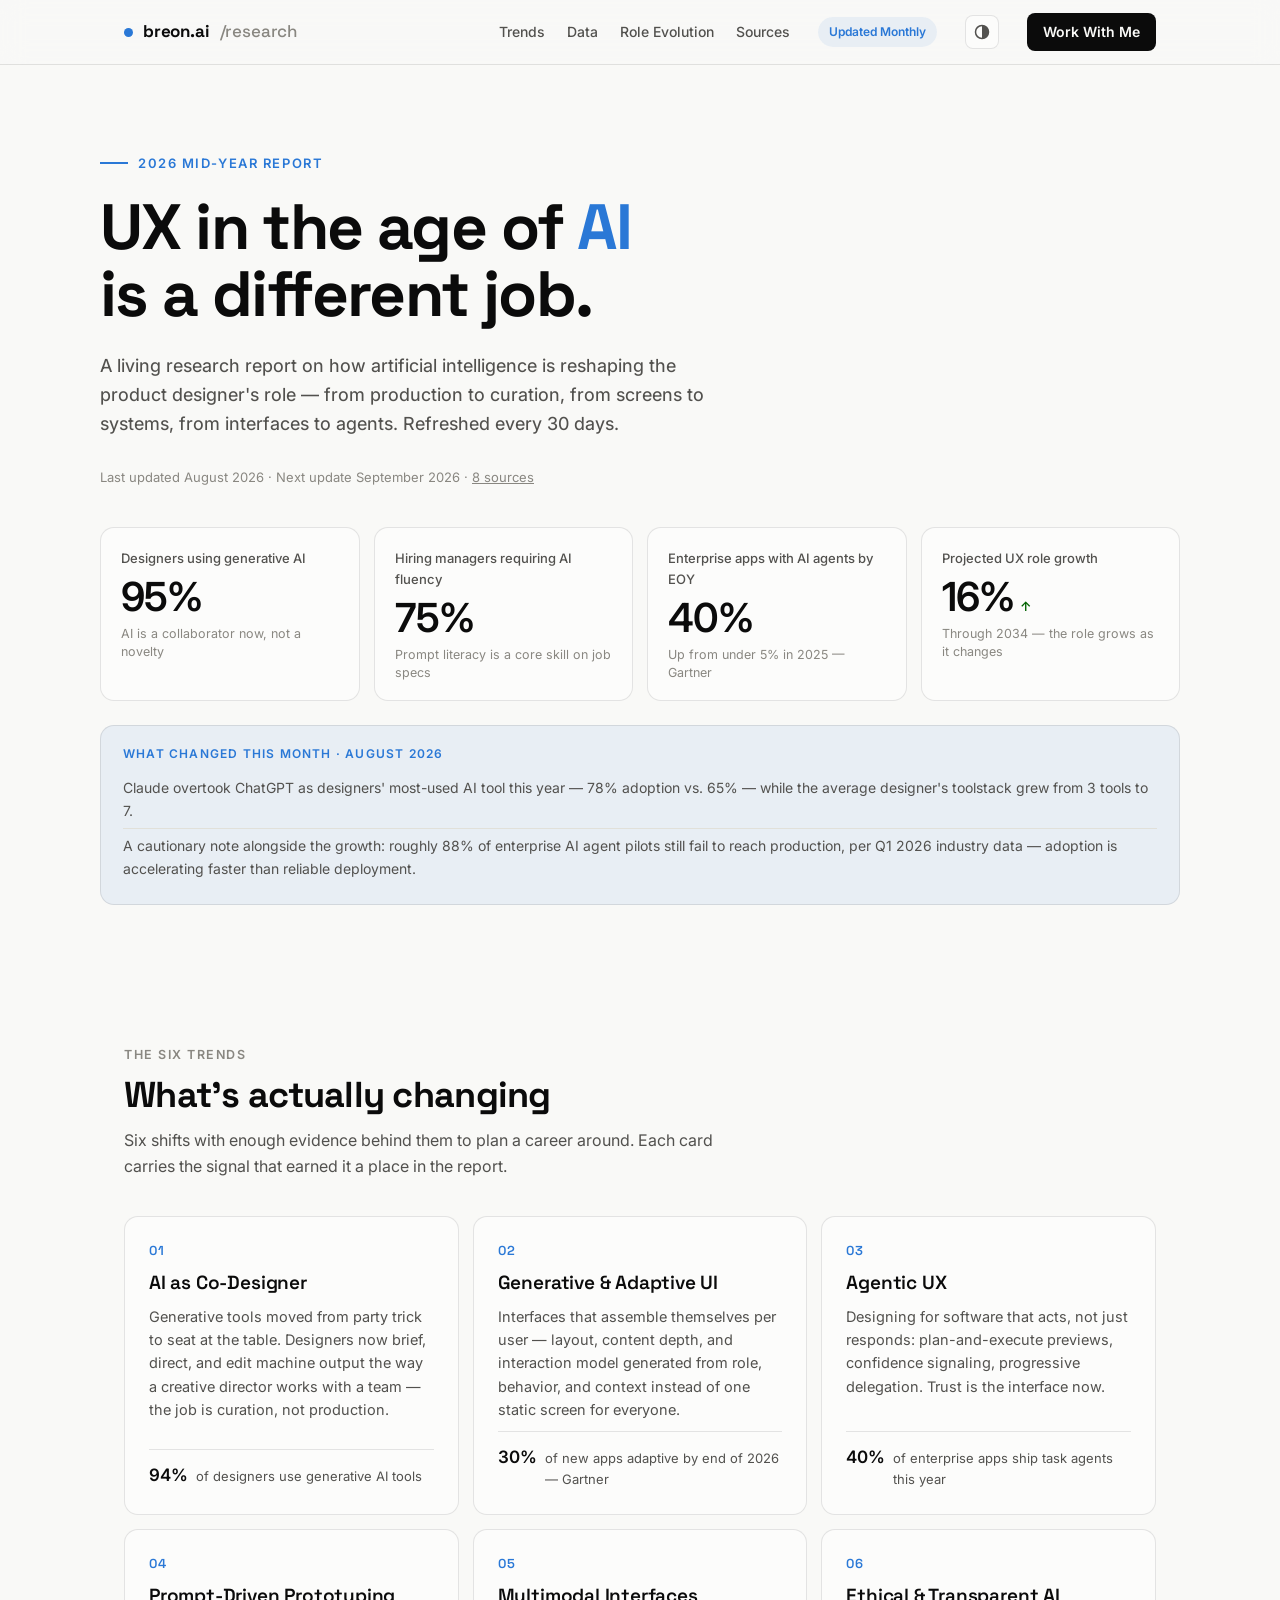
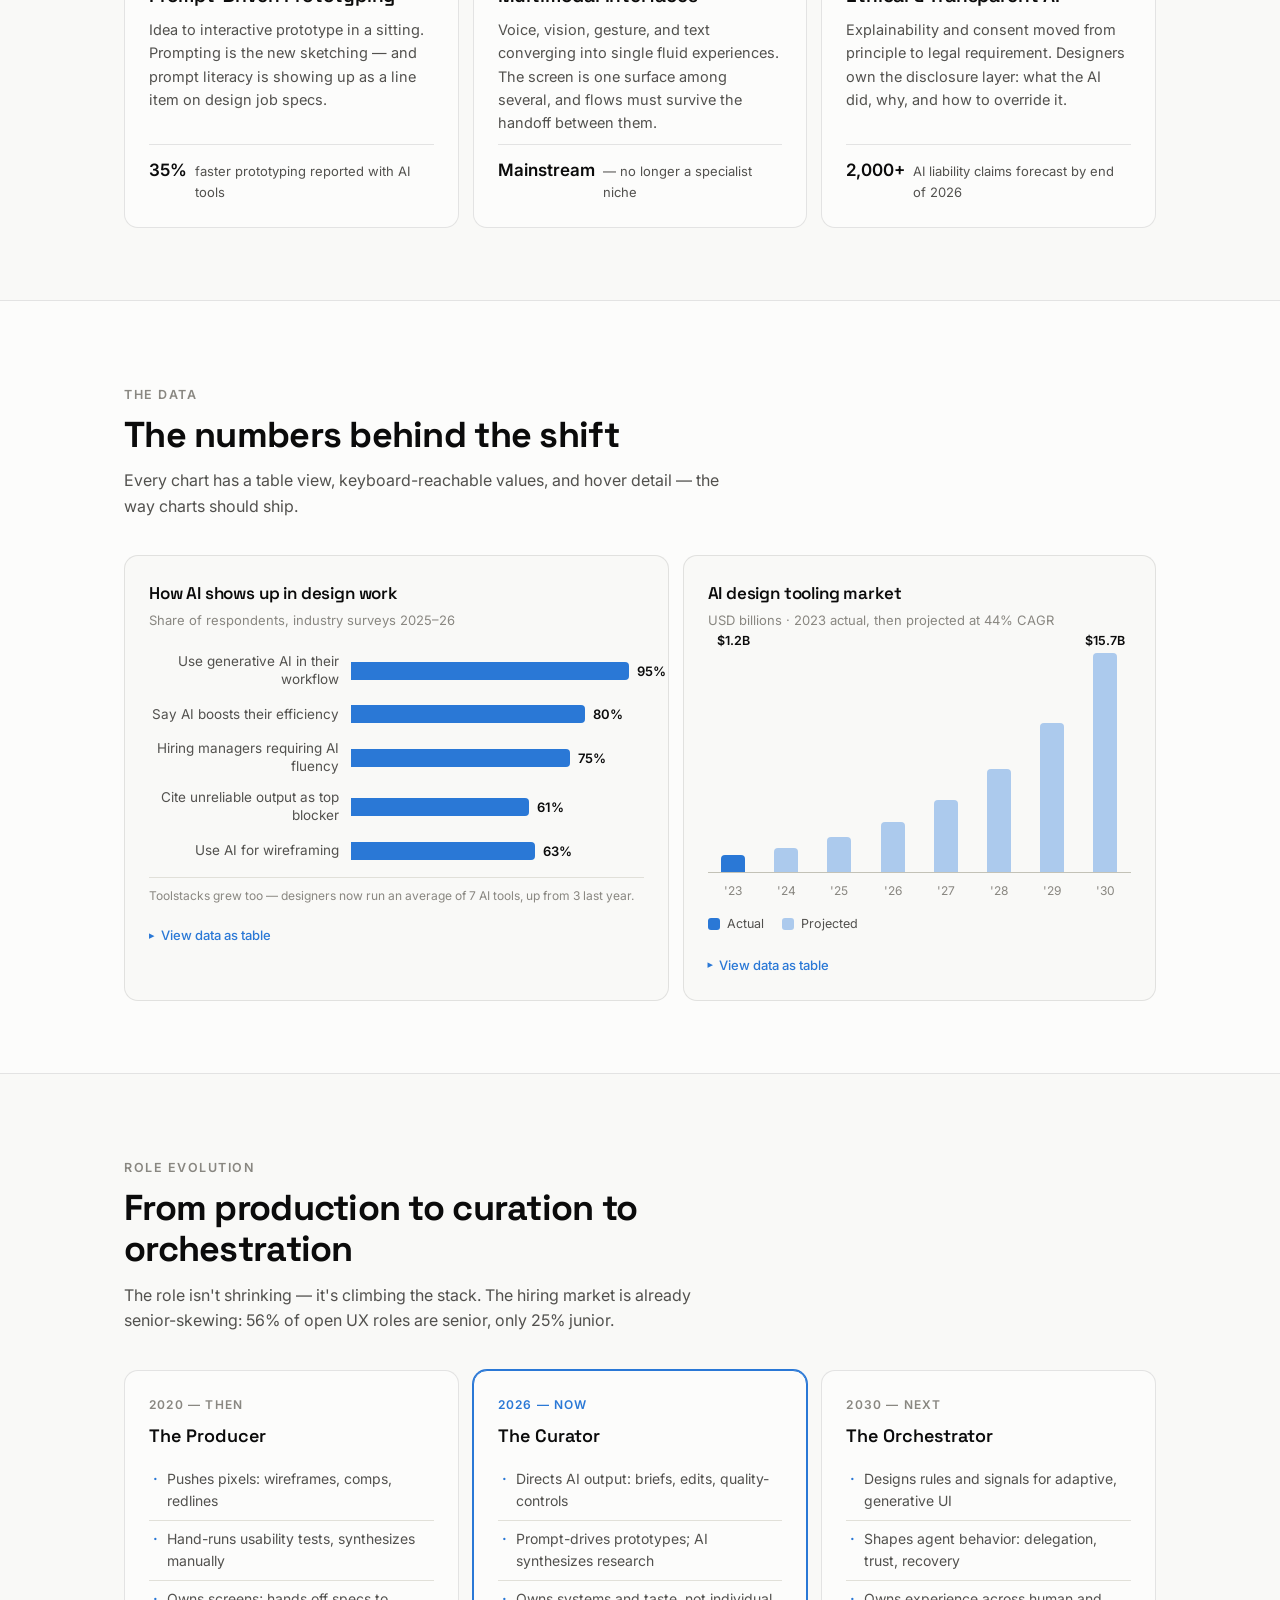
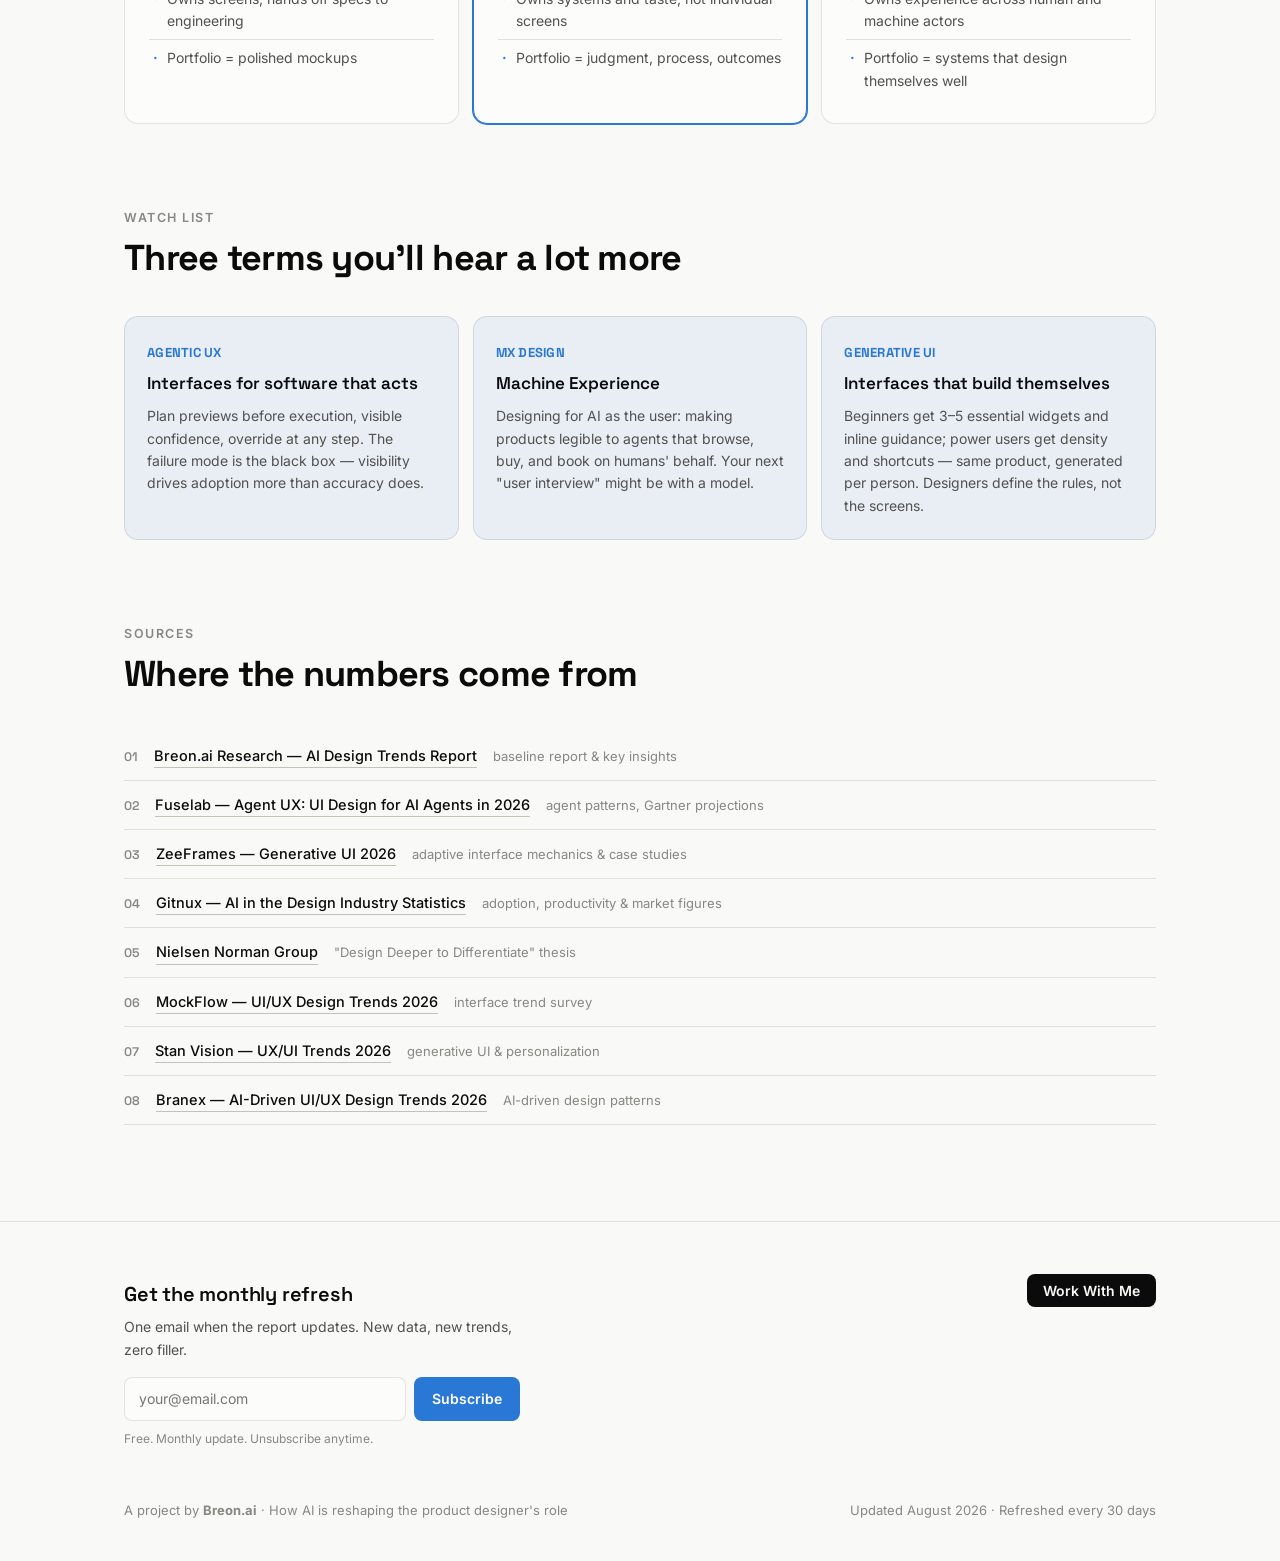
==== commit 164081bb: "Monthly content refresh — August 2026 - KPI tiles: designers using AI 94%->95%, hiring AI-fluency re" ====
--- a/index.html
+++ b/index.html
@@ -378,18 +378,18 @@
     <h1>UX in the age of <em>AI</em> is a different job.</h1>
     <p class="lede">A living research report on how artificial intelligence is reshaping the product designer's role — from production to curation, from screens to systems, from interfaces to agents. Refreshed every 30 days.</p>
     <div class="meta">
-      <span class="stamp" id="updated-stamp">Last updated July 2026 · Next update August 2026 · <a href="#sources" style="color:inherit">8 sources</a></span>
+      <span class="stamp" id="updated-stamp">Last updated August 2026 · Next update September 2026 · <a href="#sources" style="color:inherit">8 sources</a></span>
     </div>
 
     <div class="kpis">
       <div class="tile reveal">
         <div class="label">Designers using generative AI</div>
-        <div class="value" id="stat-using-ai">94%</div>
+        <div class="value" id="stat-using-ai">95%</div>
         <div class="note">AI is a collaborator now, not a novelty</div>
       </div>
       <div class="tile reveal">
         <div class="label">Hiring managers requiring AI fluency</div>
-        <div class="value" id="stat-ai-fluency">73%</div>
+        <div class="value" id="stat-ai-fluency">75%</div>
         <div class="note">Prompt literacy is a core skill on job specs</div>
       </div>
       <div class="tile reveal">
@@ -405,6 +405,13 @@
     </div>
 
     <!-- HIGHLIGHTS_START -->
+    <div class="highlights">
+      <p class="hl-kicker">What changed this month · August 2026</p>
+      <ul>
+        <li>Claude overtook ChatGPT as designers' most-used AI tool this year — 78% adoption vs. 65% — while the average designer's toolstack grew from 3 tools to 7.</li>
+        <li>A cautionary note alongside the growth: roughly 88% of enterprise AI agent pilots still fail to reach production, per Q1 2026 industry data — adoption is accelerating faster than reliable deployment.</li>
+      </ul>
+    </div>
     <!-- HIGHLIGHTS_END -->
   </div>
 
@@ -474,26 +481,26 @@
           <!-- SURVEY_CHART_START -->
           <div class="hbar-row">
             <span class="cat">Use generative AI in their workflow</span>
-            <div class="hbar-track"><div class="hbar" style="width:0" data-w="94%" tabindex="0" role="img" aria-label="Use generative AI in their workflow: 94 percent" data-tip-value="94%" data-tip-label="Use generative AI in their workflow"><span class="hbar-val">94%</span></div></div>
+            <div class="hbar-track"><div class="hbar" style="width:0" data-w="95%" tabindex="0" role="img" aria-label="Use generative AI in their workflow: 95 percent" data-tip-value="95%" data-tip-label="Use generative AI in their workflow"><span class="hbar-val">95%</span></div></div>
           </div>
           <div class="hbar-row">
             <span class="cat">Say AI boosts their efficiency</span>
-            <div class="hbar-track"><div class="hbar" style="width:0" data-w="78%" tabindex="0" role="img" aria-label="Say AI boosts their efficiency: 78 percent" data-tip-value="78%" data-tip-label="Say AI boosts their efficiency"><span class="hbar-val">78%</span></div></div>
+            <div class="hbar-track"><div class="hbar" style="width:0" data-w="80%" tabindex="0" role="img" aria-label="Say AI boosts their efficiency: 80 percent" data-tip-value="80%" data-tip-label="Say AI boosts their efficiency"><span class="hbar-val">80%</span></div></div>
           </div>
           <div class="hbar-row">
             <span class="cat">Hiring managers requiring AI fluency</span>
-            <div class="hbar-track"><div class="hbar" style="width:0" data-w="73%" tabindex="0" role="img" aria-label="Hiring managers requiring AI fluency: 73 percent" data-tip-value="73%" data-tip-label="Hiring managers requiring AI fluency"><span class="hbar-val">73%</span></div></div>
+            <div class="hbar-track"><div class="hbar" style="width:0" data-w="75%" tabindex="0" role="img" aria-label="Hiring managers requiring AI fluency: 75 percent" data-tip-value="75%" data-tip-label="Hiring managers requiring AI fluency"><span class="hbar-val">75%</span></div></div>
           </div>
           <div class="hbar-row">
             <span class="cat">Cite unreliable output as top blocker</span>
-            <div class="hbar-track"><div class="hbar" style="width:0" data-w="62%" tabindex="0" role="img" aria-label="Cite unreliable output as top blocker: 62 percent" data-tip-value="62%" data-tip-label="Cite unreliable output as top blocker"><span class="hbar-val">62%</span></div></div>
+            <div class="hbar-track"><div class="hbar" style="width:0" data-w="61%" tabindex="0" role="img" aria-label="Cite unreliable output as top blocker: 61 percent" data-tip-value="61%" data-tip-label="Cite unreliable output as top blocker"><span class="hbar-val">61%</span></div></div>
           </div>
           <div class="hbar-row">
             <span class="cat">Use AI for wireframing</span>
-            <div class="hbar-track"><div class="hbar" style="width:0" data-w="58%" tabindex="0" role="img" aria-label="Use AI for wireframing: 58 percent, up from 32 percent in 2021" data-tip-value="58%" data-tip-label="Use AI for wireframing — up from 32% in 2021"><span class="hbar-val">58%</span></div></div>
+            <div class="hbar-track"><div class="hbar" style="width:0" data-w="63%" tabindex="0" role="img" aria-label="Use AI for wireframing: 63 percent, up from 32 percent in 2021" data-tip-value="63%" data-tip-label="Use AI for wireframing — up from 32% in 2021"><span class="hbar-val">63%</span></div></div>
           </div>
           <!-- SURVEY_CHART_END -->
-          <p class="axis-note" id="survey-note">Wireframing adoption nearly doubled from 32% in 2021.</p>
+          <p class="axis-note" id="survey-note">Toolstacks grew too — designers now run an average of 7 AI tools, up from 3 last year.</p>
 
           <details class="tbl">
             <summary>View data as table</summary>
@@ -501,11 +508,11 @@
               <thead><tr><th>Measure</th><th class="num">Share</th></tr></thead>
               <tbody>
                 <!-- SURVEY_TABLE_START -->
-                <tr><td>Use generative AI in their workflow</td><td class="num">94%</td></tr>
-                <tr><td>Say AI boosts their efficiency</td><td class="num">78%</td></tr>
-                <tr><td>Hiring managers requiring AI fluency</td><td class="num">73%</td></tr>
-                <tr><td>Cite unreliable output as top blocker</td><td class="num">62%</td></tr>
-                <tr><td>Use AI for wireframing</td><td class="num">58%</td></tr>
+                <tr><td>Use generative AI in their workflow</td><td class="num">95%</td></tr>
+                <tr><td>Say AI boosts their efficiency</td><td class="num">80%</td></tr>
+                <tr><td>Hiring managers requiring AI fluency</td><td class="num">75%</td></tr>
+                <tr><td>Cite unreliable output as top blocker</td><td class="num">61%</td></tr>
+                <tr><td>Use AI for wireframing</td><td class="num">63%</td></tr>
                 <!-- SURVEY_TABLE_END -->
               </tbody>
             </table>
@@ -672,7 +679,7 @@
     </div>
     <div class="foot-meta">
       <span>A project by <strong>Breon.ai</strong> · How AI is reshaping the product designer's role</span>
-      <span id="footer-updated">Updated July 2026 · Refreshed every 30 days</span>
+      <span id="footer-updated">Updated August 2026 · Refreshed every 30 days</span>
     </div>
   </div>
 </footer>
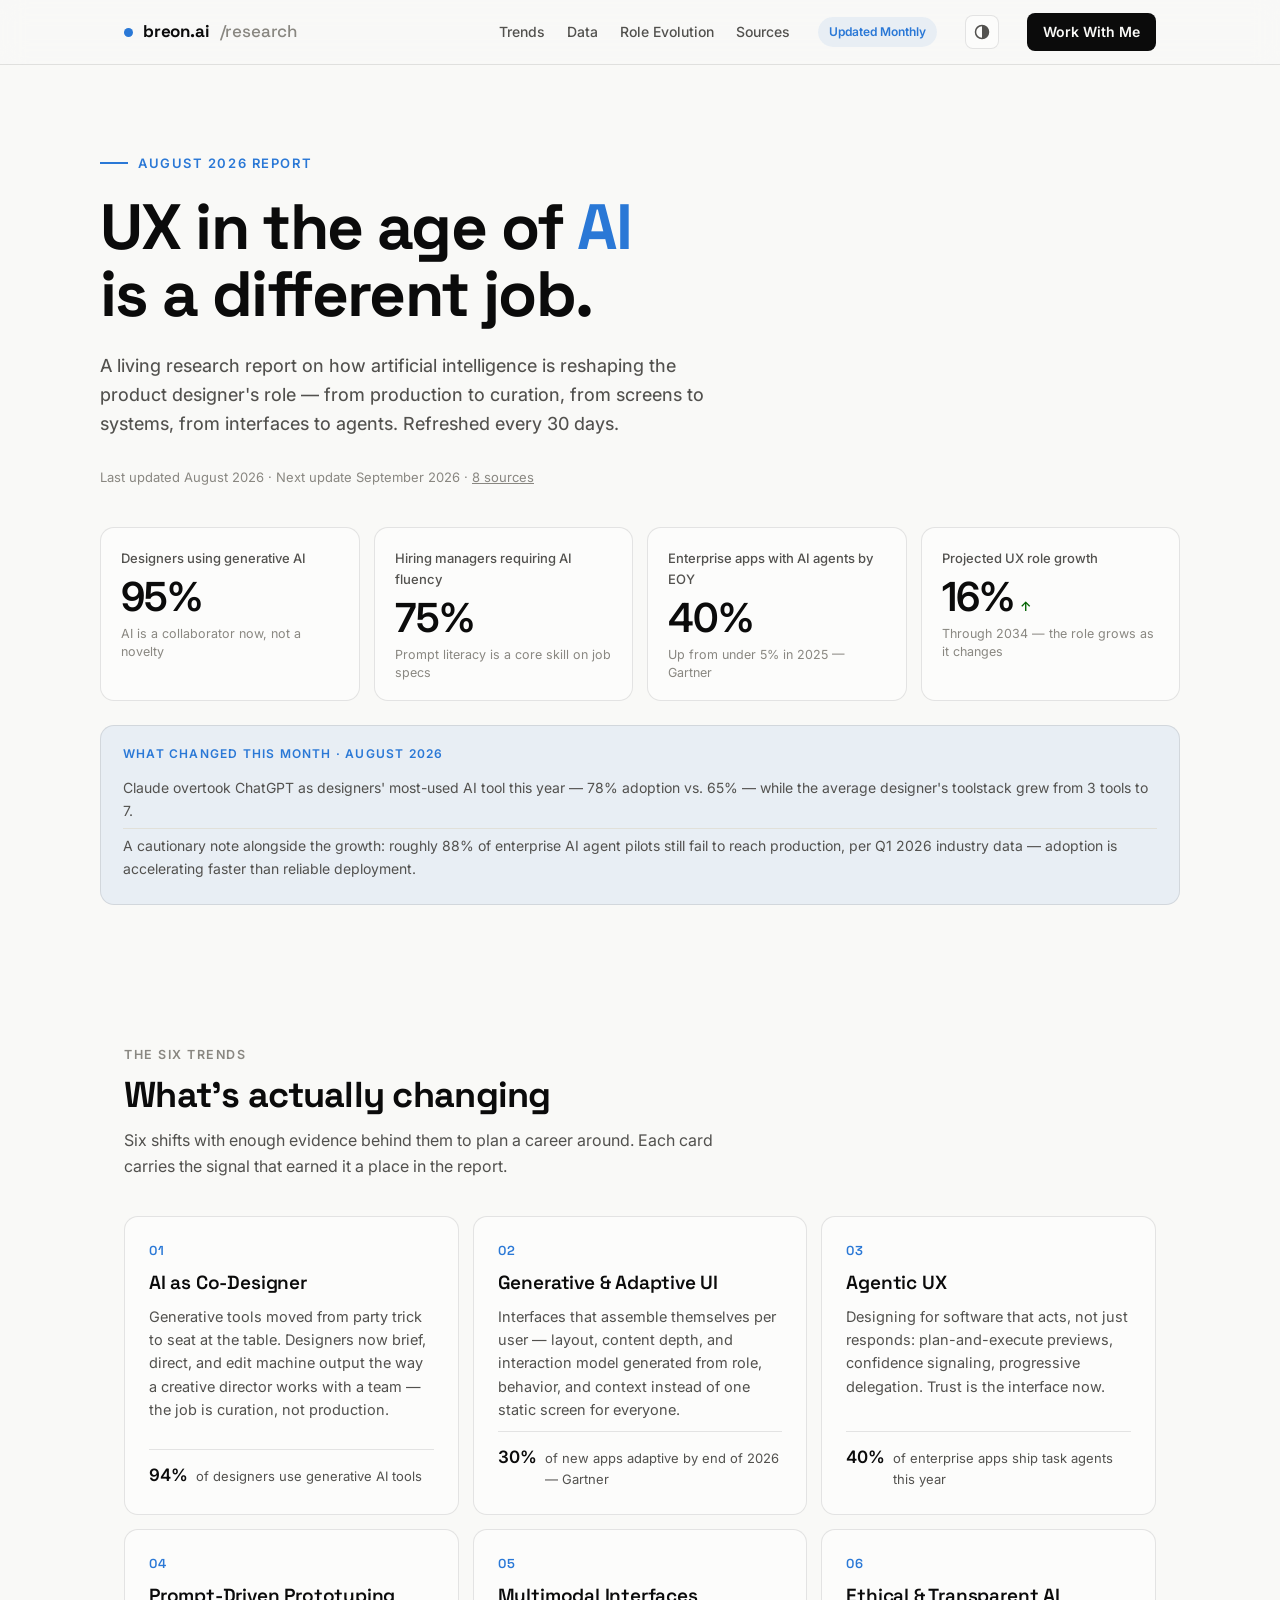
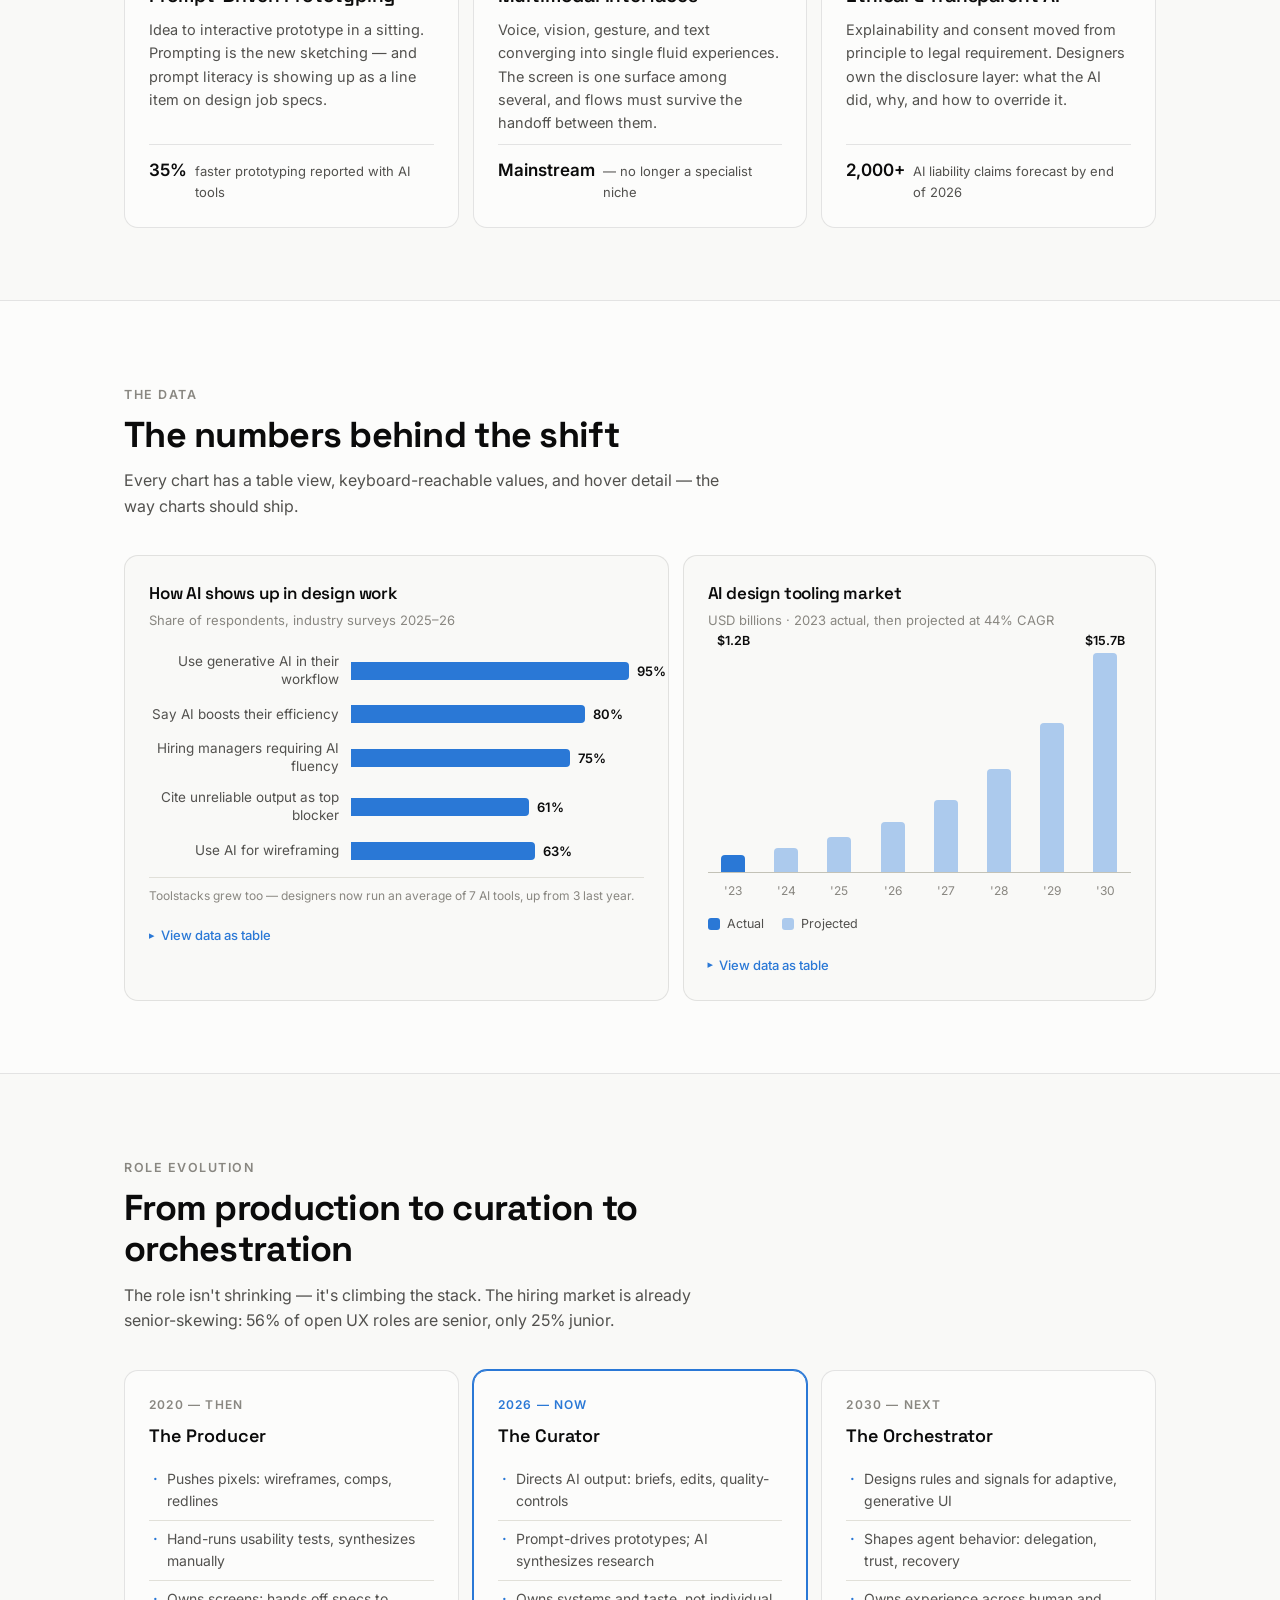
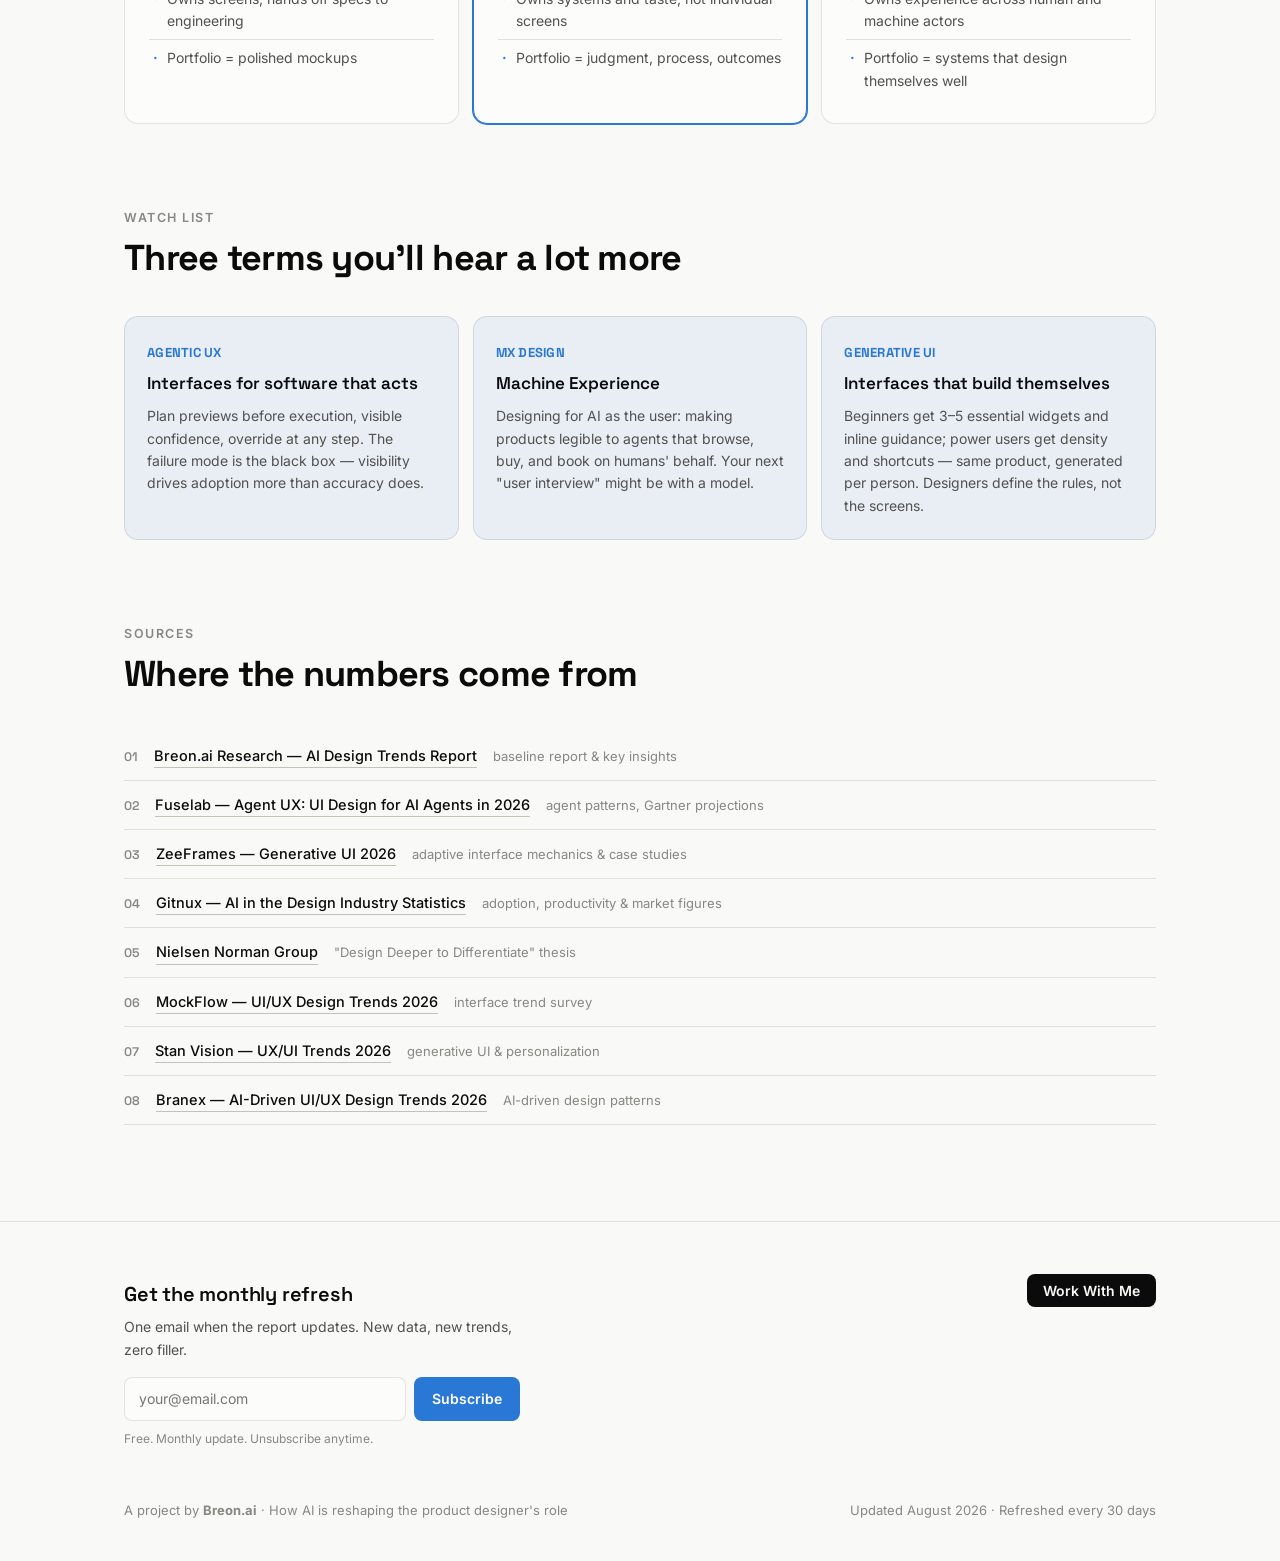
==== commit f685e128: "Rename hero eyebrow to explicit August 2026 Report Drops the generic 'Mid-Year Report' label in favo" ====
--- a/index.html
+++ b/index.html
@@ -374,7 +374,7 @@
 
   <!-- HERO -->
   <div class="wrap hero">
-    <p class="eyebrow">2026 Mid-Year Report</p>
+    <p class="eyebrow">August 2026 Report</p>
     <h1>UX in the age of <em>AI</em> is a different job.</h1>
     <p class="lede">A living research report on how artificial intelligence is reshaping the product designer's role — from production to curation, from screens to systems, from interfaces to agents. Refreshed every 30 days.</p>
     <div class="meta">
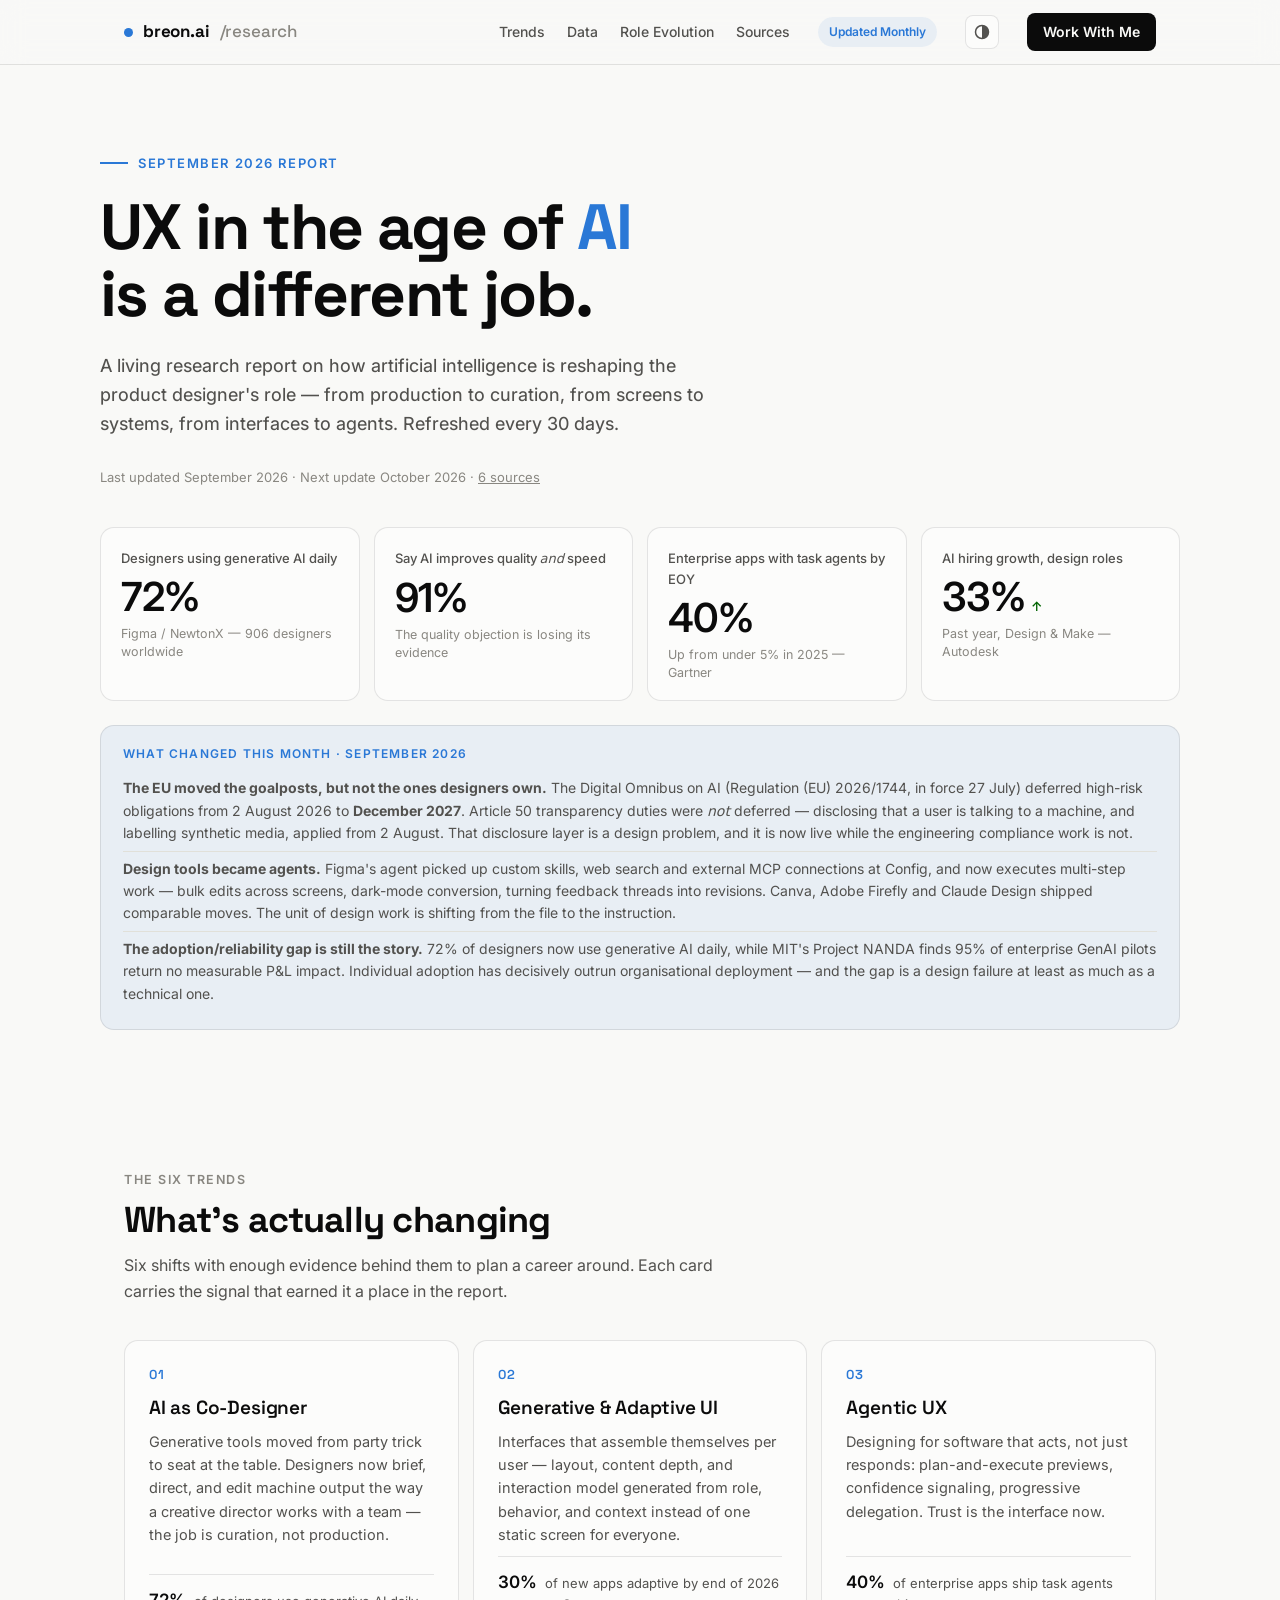
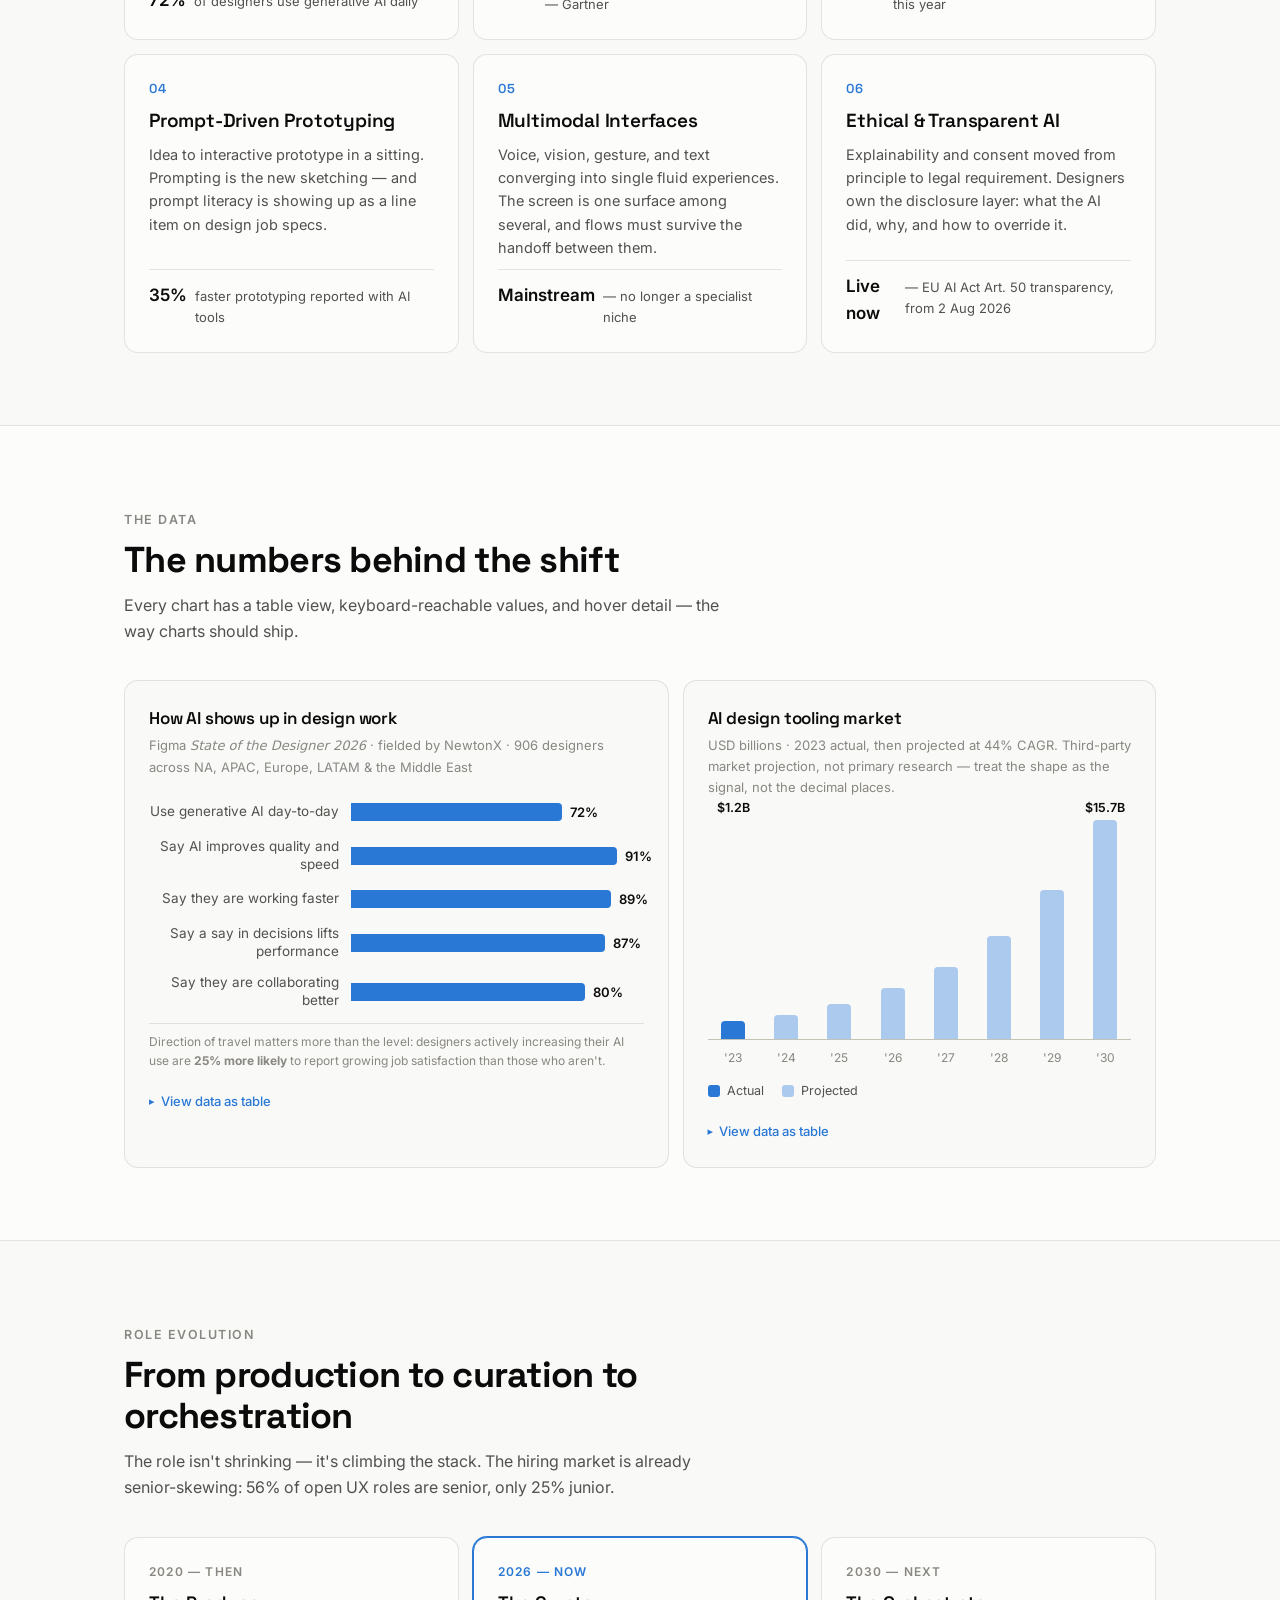
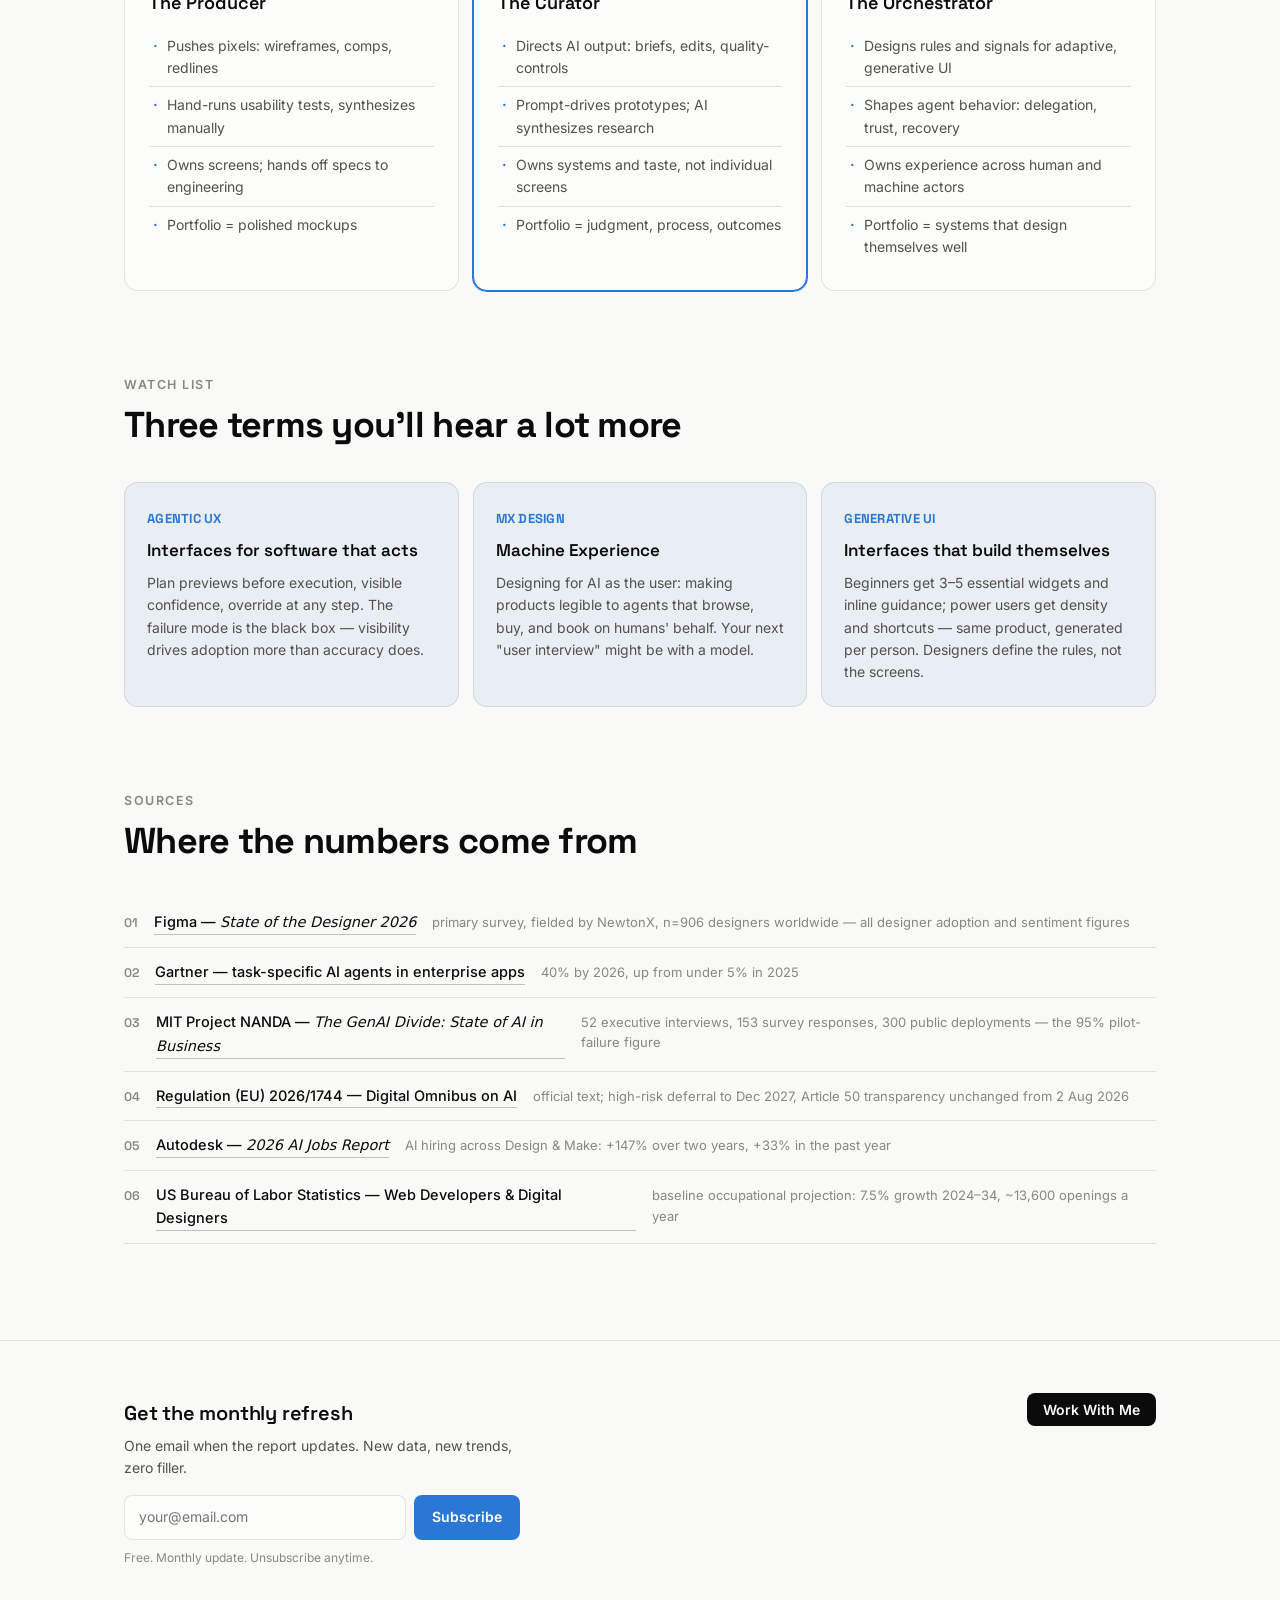
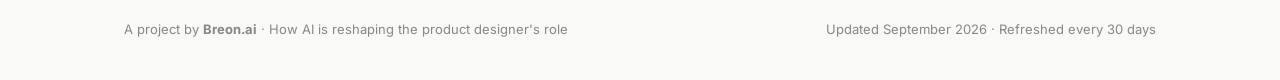
==== commit 86ca90ff: "Monthly content refresh — September 2026 Content: - Roll all date markers to September 2026 (title, " ====
--- a/index.html
+++ b/index.html
@@ -3,9 +3,9 @@
 <head>
 <meta charset="UTF-8">
 <meta name="viewport" content="width=device-width, initial-scale=1.0">
-<title>AI Design Trends in UX for 2026 — Breon.ai Research</title>
+<title>September 2026 · AI Design Trends in UX — Breon.ai Research</title>
 <link rel="canonical" href="https://research.breon.ai/">
-<meta name="description" content="A living research report on how artificial intelligence is reshaping UX and product design — trends, data, and role evolution. Updated monthly.">
+<meta name="description" content="September 2026 edition. A living research report on how artificial intelligence is reshaping UX and product design — trends, data, and role evolution. Updated monthly, sourced from primary research.">
 <link rel="preconnect" href="https://fonts.googleapis.com">
 <link rel="preconnect" href="https://fonts.gstatic.com" crossorigin>
 <link href="https://fonts.googleapis.com/css2?family=Space+Grotesk:wght@400;500;600;700&family=Inter:wght@400;450;500;600;700&display=swap" rel="stylesheet">
@@ -374,42 +374,43 @@
 
   <!-- HERO -->
   <div class="wrap hero">
-    <p class="eyebrow">August 2026 Report</p>
+    <p class="eyebrow">September 2026 Report</p>
     <h1>UX in the age of <em>AI</em> is a different job.</h1>
     <p class="lede">A living research report on how artificial intelligence is reshaping the product designer's role — from production to curation, from screens to systems, from interfaces to agents. Refreshed every 30 days.</p>
     <div class="meta">
-      <span class="stamp" id="updated-stamp">Last updated August 2026 · Next update September 2026 · <a href="#sources" style="color:inherit">8 sources</a></span>
+      <span class="stamp" id="updated-stamp">Last updated September 2026 · Next update October 2026 · <a href="#sources" style="color:inherit">6 sources</a></span>
     </div>
 
     <div class="kpis">
       <div class="tile reveal">
-        <div class="label">Designers using generative AI</div>
-        <div class="value" id="stat-using-ai">95%</div>
-        <div class="note">AI is a collaborator now, not a novelty</div>
+        <div class="label">Designers using generative AI daily</div>
+        <div class="value" id="stat-using-ai">72%</div>
+        <div class="note">Figma / NewtonX — 906 designers worldwide</div>
       </div>
       <div class="tile reveal">
-        <div class="label">Hiring managers requiring AI fluency</div>
-        <div class="value" id="stat-ai-fluency">75%</div>
-        <div class="note">Prompt literacy is a core skill on job specs</div>
+        <div class="label">Say AI improves quality <em>and</em> speed</div>
+        <div class="value" id="stat-ai-fluency">91%</div>
+        <div class="note">The quality objection is losing its evidence</div>
       </div>
       <div class="tile reveal">
-        <div class="label">Enterprise apps with AI agents by EOY</div>
+        <div class="label">Enterprise apps with task agents by EOY</div>
         <div class="value" id="stat-agent-apps">40%</div>
         <div class="note">Up from under 5% in 2025 — Gartner</div>
       </div>
       <div class="tile reveal">
-        <div class="label">Projected UX role growth</div>
-        <div class="value" id="stat-job-growth">16%<span class="delta">↑</span></div>
-        <div class="note">Through 2034 — the role grows as it changes</div>
+        <div class="label">AI hiring growth, design roles</div>
+        <div class="value" id="stat-job-growth">33%<span class="delta">↑</span></div>
+        <div class="note">Past year, Design &amp; Make — Autodesk</div>
       </div>
     </div>
 
     <!-- HIGHLIGHTS_START -->
     <div class="highlights">
-      <p class="hl-kicker">What changed this month · August 2026</p>
+      <p class="hl-kicker">What changed this month · September 2026</p>
       <ul>
-        <li>Claude overtook ChatGPT as designers' most-used AI tool this year — 78% adoption vs. 65% — while the average designer's toolstack grew from 3 tools to 7.</li>
-        <li>A cautionary note alongside the growth: roughly 88% of enterprise AI agent pilots still fail to reach production, per Q1 2026 industry data — adoption is accelerating faster than reliable deployment.</li>
+        <li><b>The EU moved the goalposts, but not the ones designers own.</b> The Digital Omnibus on AI (Regulation (EU) 2026/1744, in force 27 July) deferred high-risk obligations from 2 August 2026 to <b>December 2027</b>. Article 50 transparency duties were <em>not</em> deferred — disclosing that a user is talking to a machine, and labelling synthetic media, applied from 2 August. That disclosure layer is a design problem, and it is now live while the engineering compliance work is not.</li>
+        <li><b>Design tools became agents.</b> Figma's agent picked up custom skills, web search and external MCP connections at Config, and now executes multi-step work — bulk edits across screens, dark-mode conversion, turning feedback threads into revisions. Canva, Adobe Firefly and Claude Design shipped comparable moves. The unit of design work is shifting from the file to the instruction.</li>
+        <li><b>The adoption/reliability gap is still the story.</b> 72% of designers now use generative AI daily, while MIT's Project NANDA finds 95% of enterprise GenAI pilots return no measurable P&amp;L impact. Individual adoption has decisively outrun organisational deployment — and the gap is a design failure at least as much as a technical one.</li>
       </ul>
     </div>
     <!-- HIGHLIGHTS_END -->
@@ -428,7 +429,7 @@
           <span class="num">01</span>
           <h3>AI as Co-Designer</h3>
           <p>Generative tools moved from party trick to seat at the table. Designers now brief, direct, and edit machine output the way a creative director works with a team — the job is curation, not production.</p>
-          <div class="signal"><b>94%</b> of designers use generative AI tools</div>
+          <div class="signal"><b>72%</b> of designers use generative AI daily</div>
         </article>
         <article class="trend reveal">
           <span class="num">02</span>
@@ -458,7 +459,7 @@
           <span class="num">06</span>
           <h3>Ethical &amp; Transparent AI</h3>
           <p>Explainability and consent moved from principle to legal requirement. Designers own the disclosure layer: what the AI did, why, and how to override it.</p>
-          <div class="signal"><b>2,000+</b> AI liability claims forecast by end of 2026</div>
+          <div class="signal"><b>Live now</b> — EU AI Act Art. 50 transparency, from 2 Aug 2026</div>
         </article>
       </div>
     </div>
@@ -476,31 +477,31 @@
 
         <div class="chart-card" style="background:var(--page)">
           <h3>How AI shows up in design work</h3>
-          <p class="sub">Share of respondents, industry surveys 2025–26</p>
+          <p class="sub">Figma <em>State of the Designer 2026</em> · fielded by NewtonX · 906 designers across NA, APAC, Europe, LATAM &amp; the Middle East</p>
 
           <!-- SURVEY_CHART_START -->
           <div class="hbar-row">
-            <span class="cat">Use generative AI in their workflow</span>
-            <div class="hbar-track"><div class="hbar" style="width:0" data-w="95%" tabindex="0" role="img" aria-label="Use generative AI in their workflow: 95 percent" data-tip-value="95%" data-tip-label="Use generative AI in their workflow"><span class="hbar-val">95%</span></div></div>
+            <span class="cat">Use generative AI day-to-day</span>
+            <div class="hbar-track"><div class="hbar" style="width:0" data-w="72%" tabindex="0" role="img" aria-label="Use generative AI day-to-day: 72 percent" data-tip-value="72%" data-tip-label="Use generative AI day-to-day"><span class="hbar-val">72%</span></div></div>
           </div>
           <div class="hbar-row">
-            <span class="cat">Say AI boosts their efficiency</span>
-            <div class="hbar-track"><div class="hbar" style="width:0" data-w="80%" tabindex="0" role="img" aria-label="Say AI boosts their efficiency: 80 percent" data-tip-value="80%" data-tip-label="Say AI boosts their efficiency"><span class="hbar-val">80%</span></div></div>
+            <span class="cat">Say AI improves quality and speed</span>
+            <div class="hbar-track"><div class="hbar" style="width:0" data-w="91%" tabindex="0" role="img" aria-label="Say AI improves quality and speed: 91 percent" data-tip-value="91%" data-tip-label="Say AI improves quality and speed"><span class="hbar-val">91%</span></div></div>
           </div>
           <div class="hbar-row">
-            <span class="cat">Hiring managers requiring AI fluency</span>
-            <div class="hbar-track"><div class="hbar" style="width:0" data-w="75%" tabindex="0" role="img" aria-label="Hiring managers requiring AI fluency: 75 percent" data-tip-value="75%" data-tip-label="Hiring managers requiring AI fluency"><span class="hbar-val">75%</span></div></div>
+            <span class="cat">Say they are working faster</span>
+            <div class="hbar-track"><div class="hbar" style="width:0" data-w="89%" tabindex="0" role="img" aria-label="Say they are working faster: 89 percent" data-tip-value="89%" data-tip-label="Say they are working faster"><span class="hbar-val">89%</span></div></div>
           </div>
           <div class="hbar-row">
-            <span class="cat">Cite unreliable output as top blocker</span>
-            <div class="hbar-track"><div class="hbar" style="width:0" data-w="61%" tabindex="0" role="img" aria-label="Cite unreliable output as top blocker: 61 percent" data-tip-value="61%" data-tip-label="Cite unreliable output as top blocker"><span class="hbar-val">61%</span></div></div>
+            <span class="cat">Say a say in decisions lifts performance</span>
+            <div class="hbar-track"><div class="hbar" style="width:0" data-w="87%" tabindex="0" role="img" aria-label="Say having a say in decisions lifts their performance: 87 percent" data-tip-value="87%" data-tip-label="Say a say in decisions lifts performance"><span class="hbar-val">87%</span></div></div>
           </div>
           <div class="hbar-row">
-            <span class="cat">Use AI for wireframing</span>
-            <div class="hbar-track"><div class="hbar" style="width:0" data-w="63%" tabindex="0" role="img" aria-label="Use AI for wireframing: 63 percent, up from 32 percent in 2021" data-tip-value="63%" data-tip-label="Use AI for wireframing — up from 32% in 2021"><span class="hbar-val">63%</span></div></div>
+            <span class="cat">Say they are collaborating better</span>
+            <div class="hbar-track"><div class="hbar" style="width:0" data-w="80%" tabindex="0" role="img" aria-label="Say they are collaborating better: 80 percent" data-tip-value="80%" data-tip-label="Say they are collaborating better"><span class="hbar-val">80%</span></div></div>
           </div>
           <!-- SURVEY_CHART_END -->
-          <p class="axis-note" id="survey-note">Toolstacks grew too — designers now run an average of 7 AI tools, up from 3 last year.</p>
+          <p class="axis-note" id="survey-note">Direction of travel matters more than the level: designers actively increasing their AI use are <b>25% more likely</b> to report growing job satisfaction than those who aren't.</p>
 
           <details class="tbl">
             <summary>View data as table</summary>
@@ -508,11 +509,11 @@
               <thead><tr><th>Measure</th><th class="num">Share</th></tr></thead>
               <tbody>
                 <!-- SURVEY_TABLE_START -->
-                <tr><td>Use generative AI in their workflow</td><td class="num">95%</td></tr>
-                <tr><td>Say AI boosts their efficiency</td><td class="num">80%</td></tr>
-                <tr><td>Hiring managers requiring AI fluency</td><td class="num">75%</td></tr>
-                <tr><td>Cite unreliable output as top blocker</td><td class="num">61%</td></tr>
-                <tr><td>Use AI for wireframing</td><td class="num">63%</td></tr>
+                <tr><td>Use generative AI day-to-day</td><td class="num">72%</td></tr>
+                <tr><td>Say AI improves quality and speed</td><td class="num">91%</td></tr>
+                <tr><td>Say they are working faster</td><td class="num">89%</td></tr>
+                <tr><td>Say a say in decisions lifts performance</td><td class="num">87%</td></tr>
+                <tr><td>Say they are collaborating better</td><td class="num">80%</td></tr>
                 <!-- SURVEY_TABLE_END -->
               </tbody>
             </table>
@@ -521,7 +522,7 @@
 
         <div class="chart-card" style="background:var(--page)">
           <h3>AI design tooling market</h3>
-          <p class="sub">USD billions · 2023 actual, then projected at 44% CAGR</p>
+          <p class="sub">USD billions · 2023 actual, then projected at 44% CAGR. Third-party market projection, not primary research — treat the shape as the signal, not the decimal places.</p>
 
           <div class="cols" role="img" aria-label="Column chart: AI design market grows from 1.2 billion dollars in 2023 to a projected 15.7 billion by 2030">
             <div class="colwrap"><div class="col" style="height:0" data-h="8%" tabindex="0" data-tip-value="$1.2B" data-tip-label="2023 · actual"><span class="col-cap">$1.2B</span></div></div>
@@ -641,14 +642,12 @@
         <h2>Where the numbers come from</h2>
       </div>
       <ol>
-        <li><a href="https://research.breon.ai" target="_blank" rel="noopener">Breon.ai Research — AI Design Trends Report</a> <span class="src-note">baseline report &amp; key insights</span></li>
-        <li><a href="https://fuselabcreative.com/ui-design-for-ai-agents/" target="_blank" rel="noopener">Fuselab — Agent UX: UI Design for AI Agents in 2026</a> <span class="src-note">agent patterns, Gartner projections</span></li>
-        <li><a href="https://zeeframes.com/insights/generative-ui-2026-interfaces-that-build-themselves-around-each-user" target="_blank" rel="noopener">ZeeFrames — Generative UI 2026</a> <span class="src-note">adaptive interface mechanics &amp; case studies</span></li>
-        <li><a href="https://gitnux.org/ai-in-the-design-industry-statistics/" target="_blank" rel="noopener">Gitnux — AI in the Design Industry Statistics</a> <span class="src-note">adoption, productivity &amp; market figures</span></li>
-        <li><a href="https://www.nngroup.com" target="_blank" rel="noopener">Nielsen Norman Group</a> <span class="src-note">"Design Deeper to Differentiate" thesis</span></li>
-        <li><a href="https://mockflow.com/blog/ui-design-trends" target="_blank" rel="noopener">MockFlow — UI/UX Design Trends 2026</a> <span class="src-note">interface trend survey</span></li>
-        <li><a href="https://www.stan.vision/journal/ux-ui-trends-shaping-digital-products" target="_blank" rel="noopener">Stan Vision — UX/UI Trends 2026</a> <span class="src-note">generative UI &amp; personalization</span></li>
-        <li><a href="https://branex.com/blog/ai-driven-ui-ux-design-trends-2026/" target="_blank" rel="noopener">Branex — AI-Driven UI/UX Design Trends 2026</a> <span class="src-note">AI-driven design patterns</span></li>
+        <li><a href="https://www.figma.com/reports/state-of-the-designer-2026/" target="_blank" rel="noopener">Figma — <em>State of the Designer 2026</em></a> <span class="src-note">primary survey, fielded by NewtonX, n=906 designers worldwide — all designer adoption and sentiment figures</span></li>
+        <li><a href="https://www.gartner.com/en/newsroom/press-releases/2025-08-26-gartner-predicts-40-percent-of-enterprise-apps-will-feature-task-specific-ai-agents-by-2026-up-from-less-than-5-percent-in-2025" target="_blank" rel="noopener">Gartner — task-specific AI agents in enterprise apps</a> <span class="src-note">40% by 2026, up from under 5% in 2025</span></li>
+        <li><a href="https://mlq.ai/media/quarterly/The_GenAI_Divide_State_of_AI_in_Business_2025.pdf" target="_blank" rel="noopener">MIT Project NANDA — <em>The GenAI Divide: State of AI in Business</em></a> <span class="src-note">52 executive interviews, 153 survey responses, 300 public deployments — the 95% pilot-failure figure</span></li>
+        <li><a href="https://eur-lex.europa.eu/eli/reg/2026/1744/oj" target="_blank" rel="noopener">Regulation (EU) 2026/1744 — Digital Omnibus on AI</a> <span class="src-note">official text; high-risk deferral to Dec 2027, Article 50 transparency unchanged from 2 Aug 2026</span></li>
+        <li><a href="https://adsknews.autodesk.com/en/news/2026-ai-jobs-report/" target="_blank" rel="noopener">Autodesk — <em>2026 AI Jobs Report</em></a> <span class="src-note">AI hiring across Design &amp; Make: +147% over two years, +33% in the past year</span></li>
+        <li><a href="https://www.bls.gov/ooh/computer-and-information-technology/web-developers.htm" target="_blank" rel="noopener">US Bureau of Labor Statistics — Web Developers &amp; Digital Designers</a> <span class="src-note">baseline occupational projection: 7.5% growth 2024–34, ~13,600 openings a year</span></li>
       </ol>
     </div>
   </section>
@@ -679,7 +678,7 @@
     </div>
     <div class="foot-meta">
       <span>A project by <strong>Breon.ai</strong> · How AI is reshaping the product designer's role</span>
-      <span id="footer-updated">Updated August 2026 · Refreshed every 30 days</span>
+      <span id="footer-updated">Updated September 2026 · Refreshed every 30 days</span>
     </div>
   </div>
 </footer>
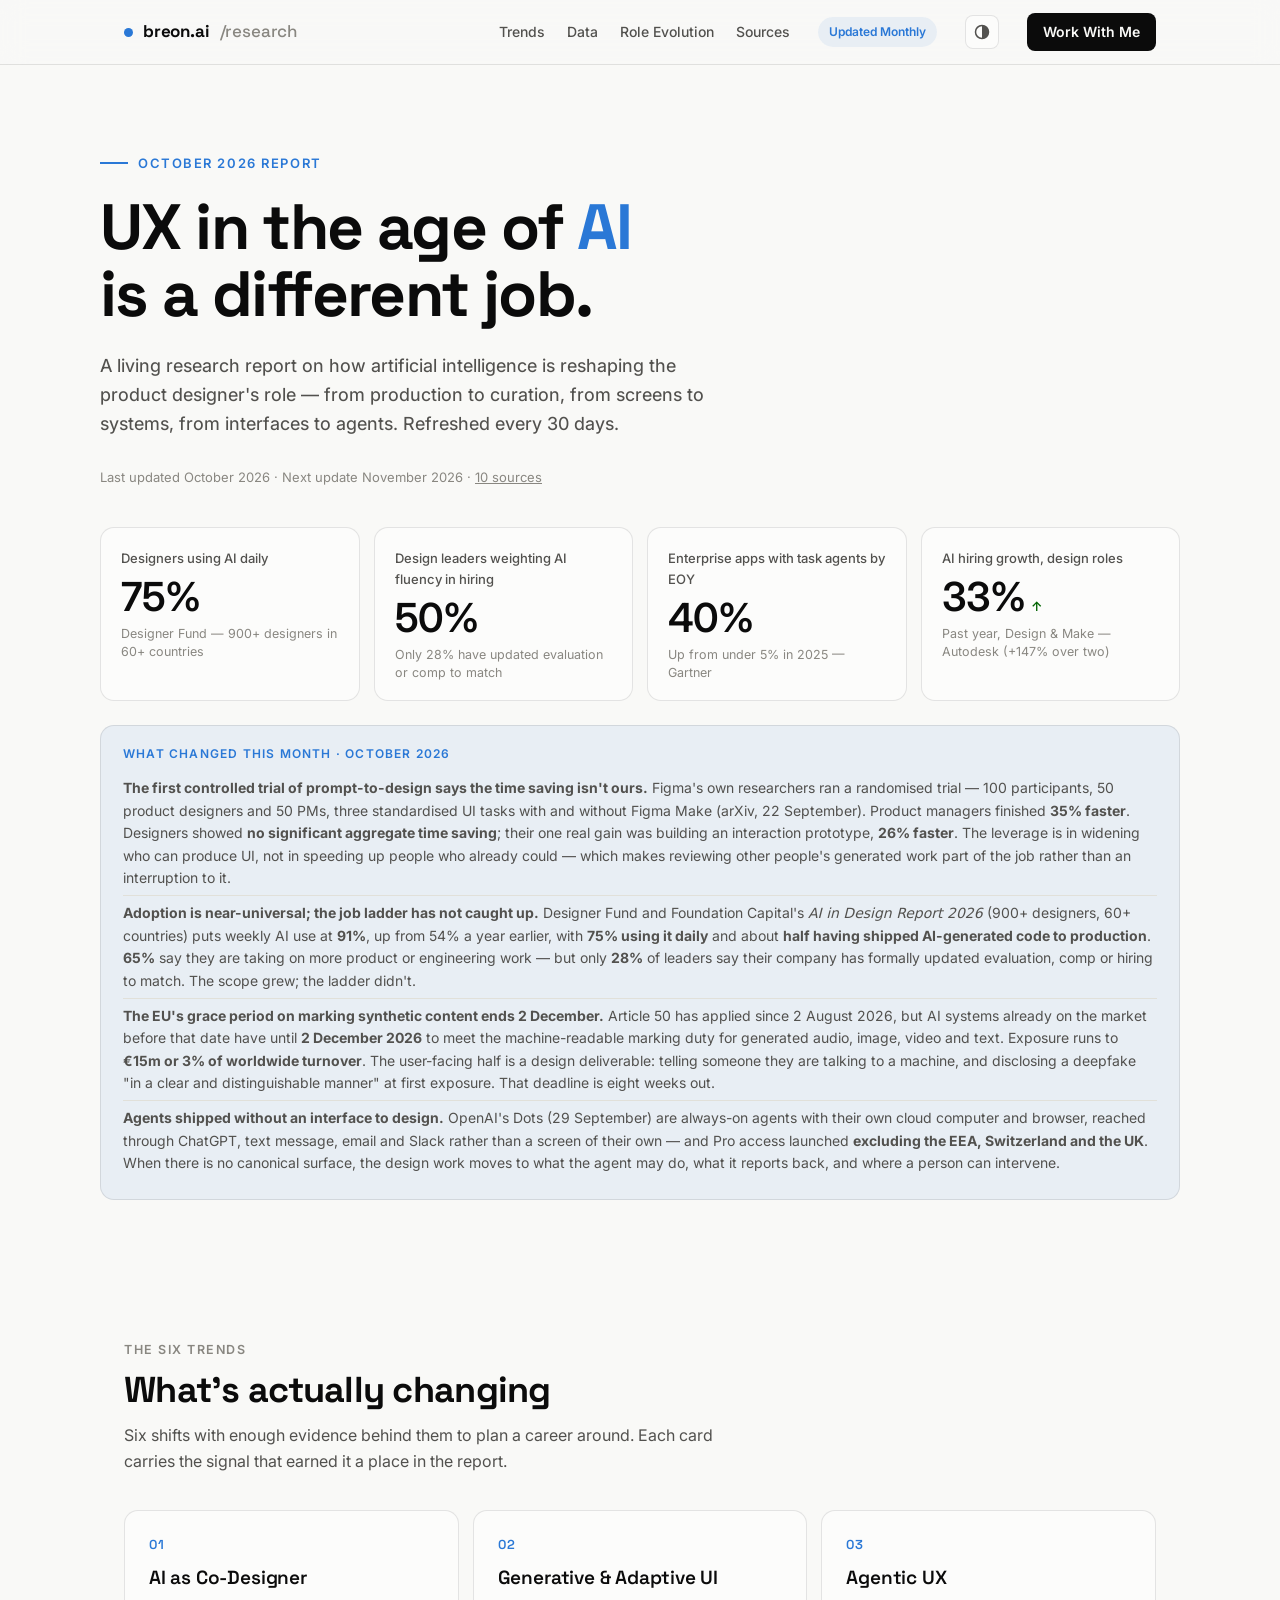
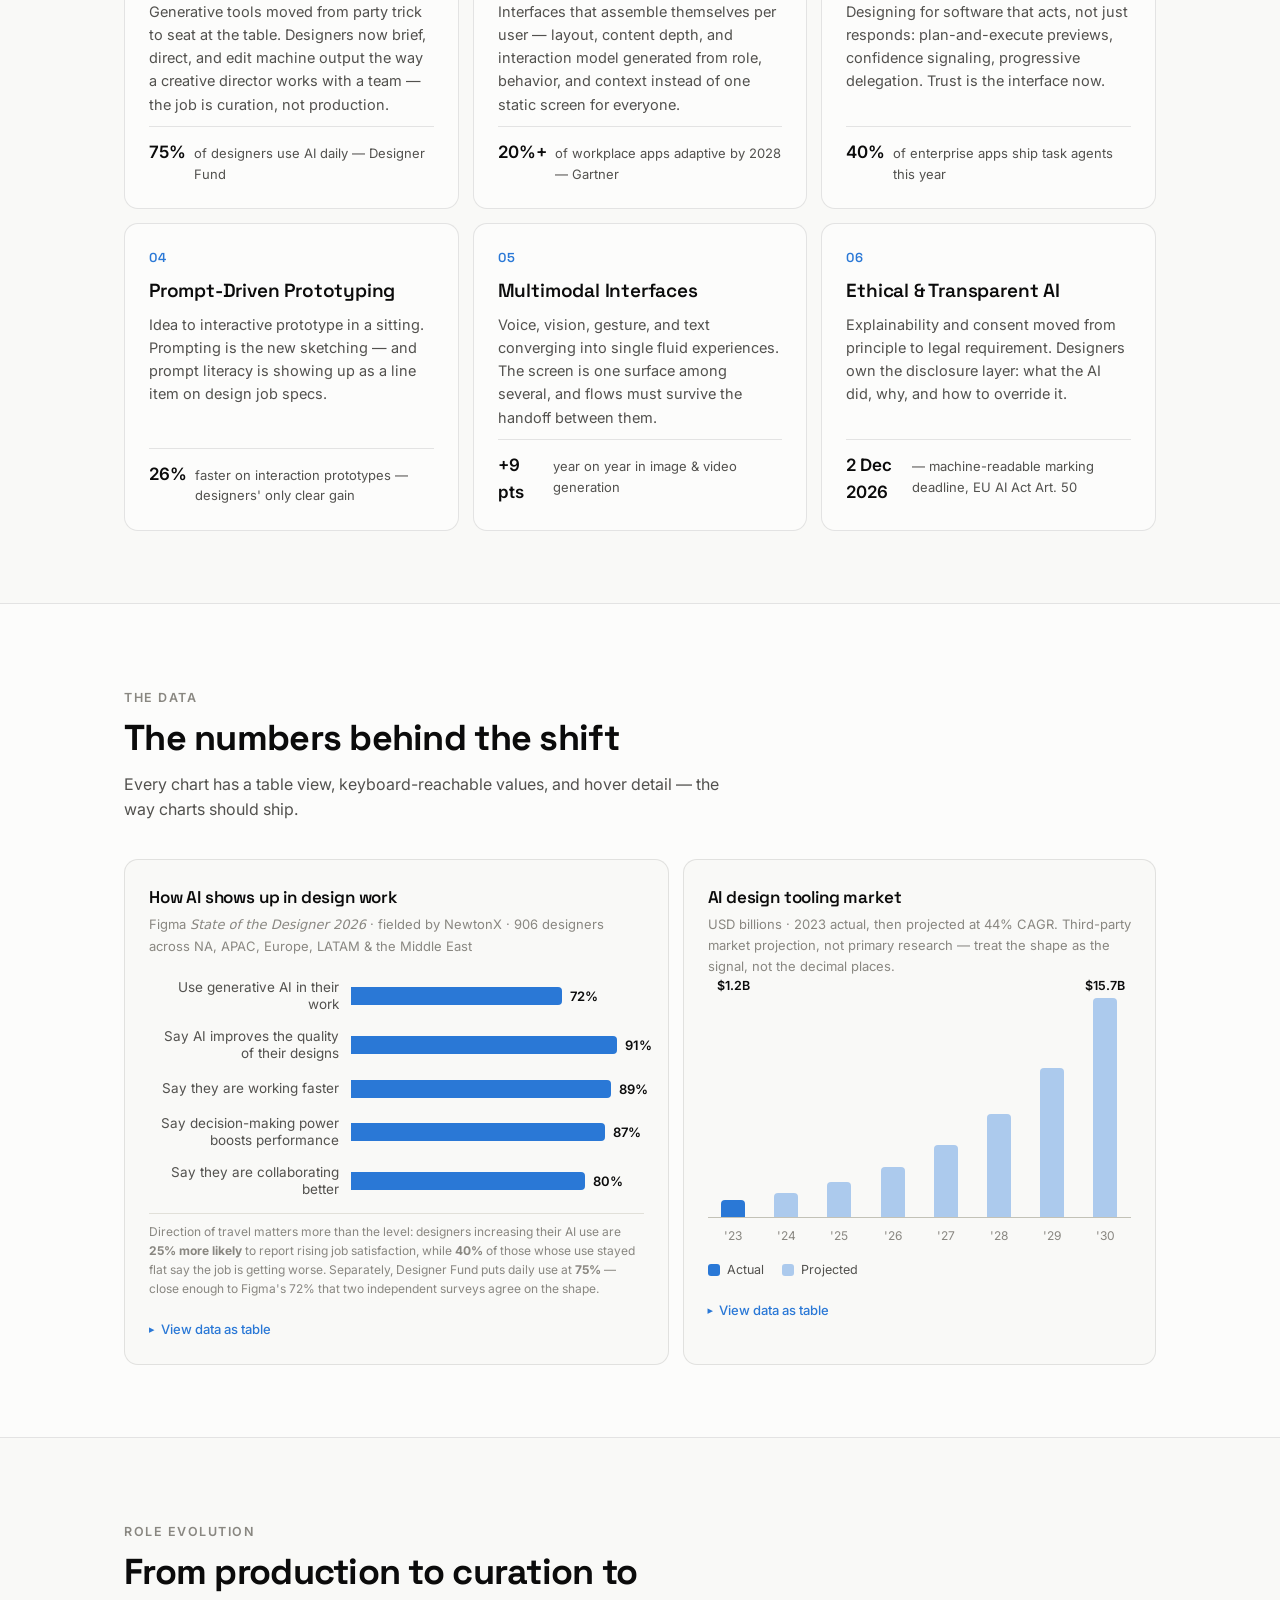
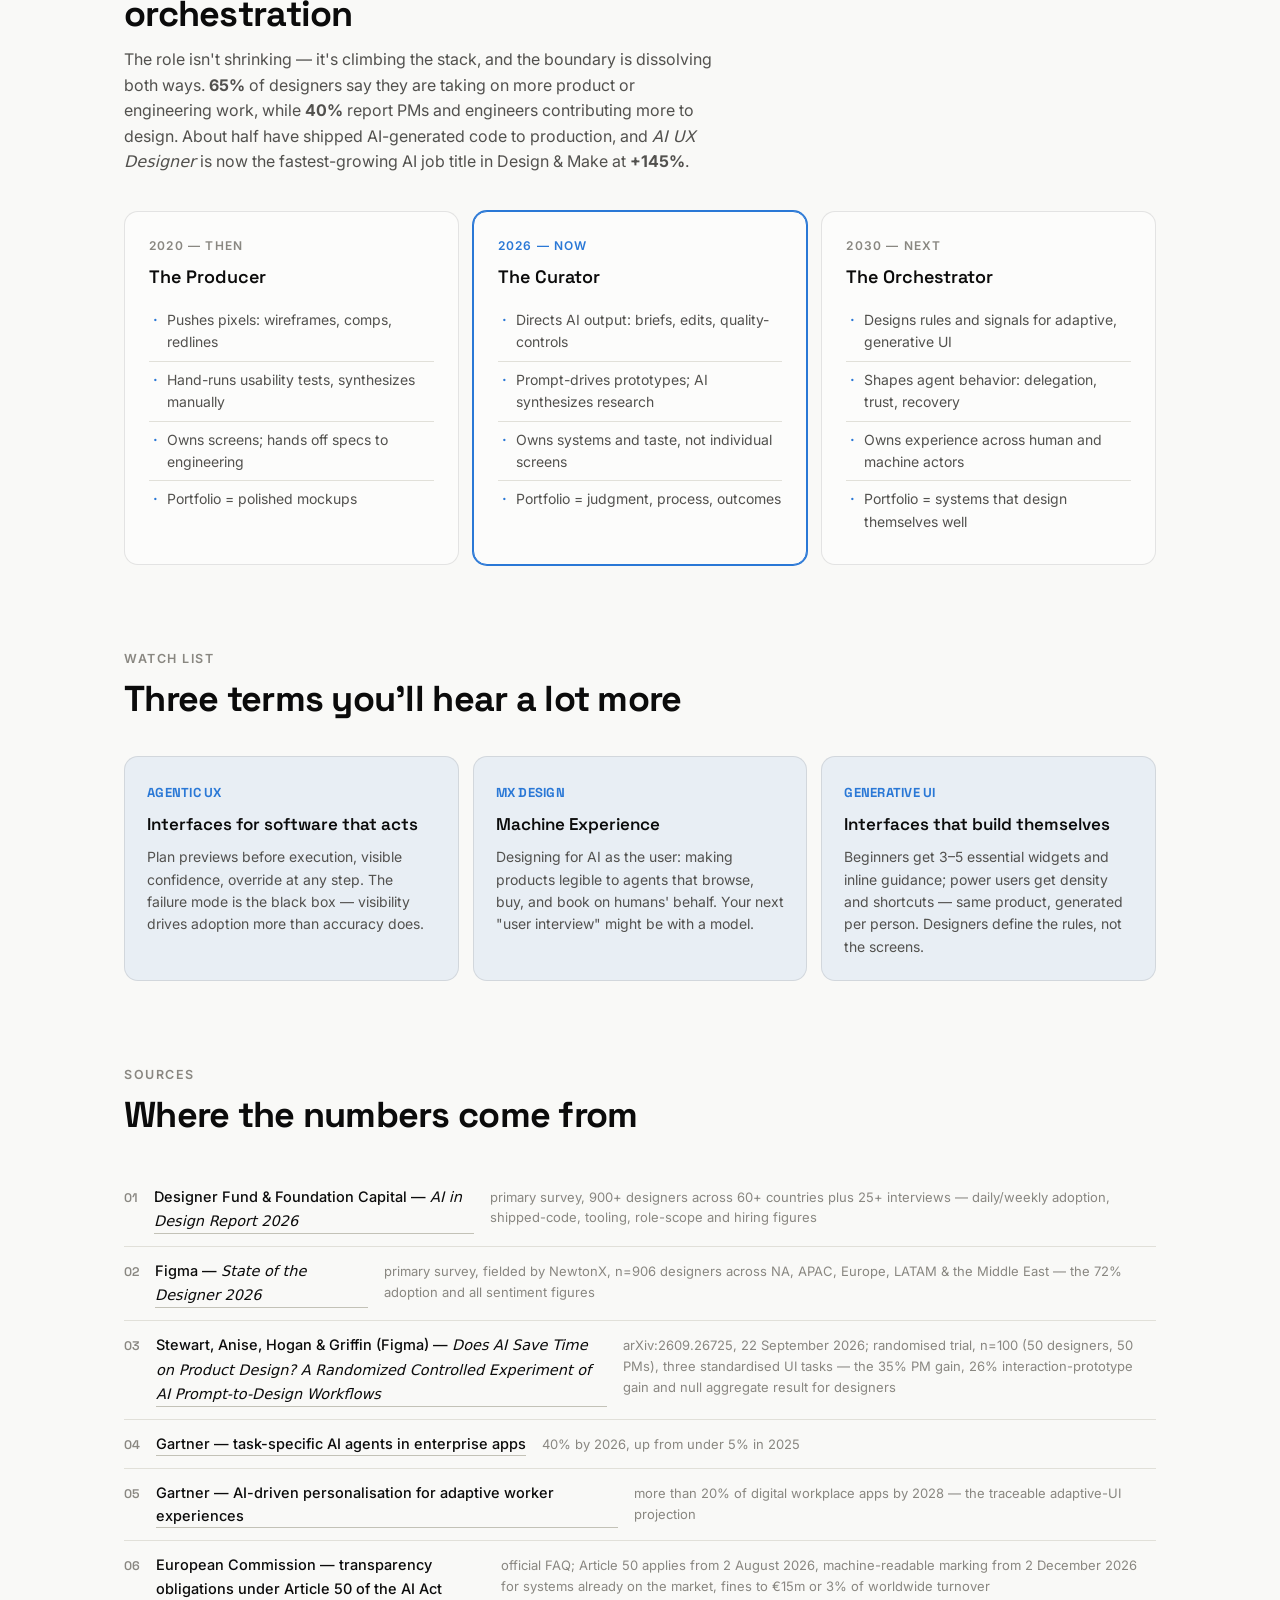
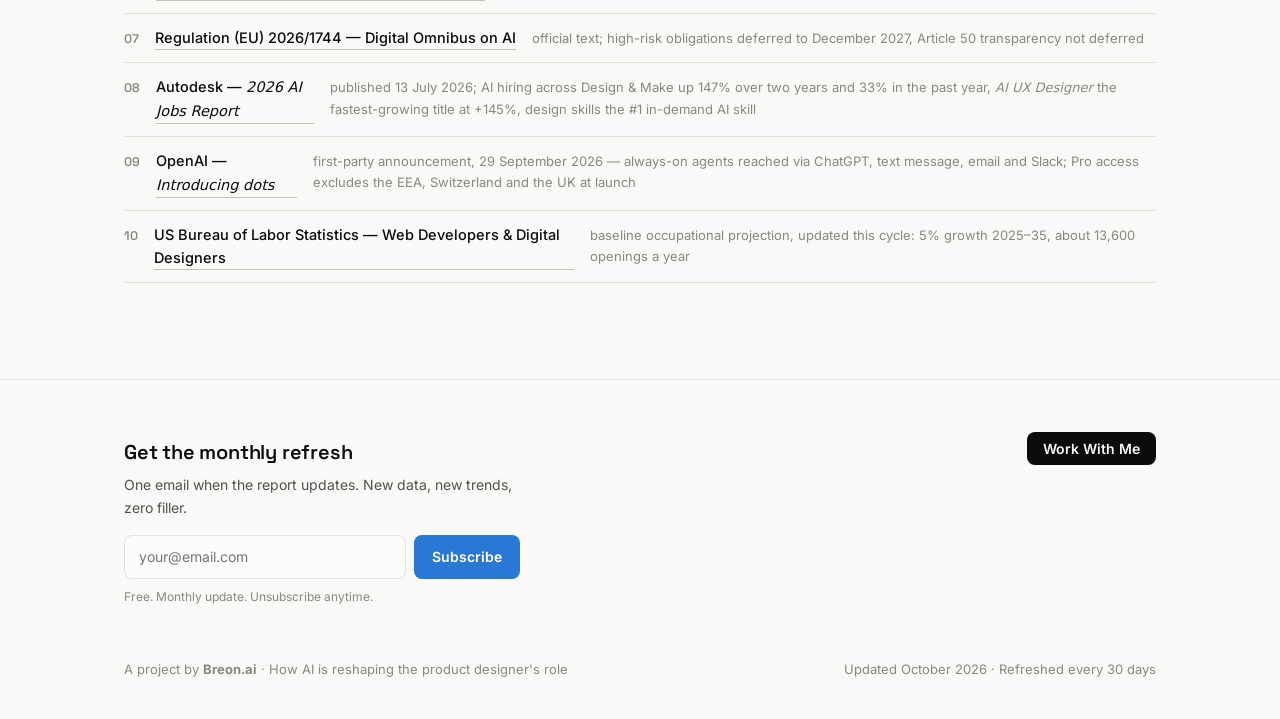
==== commit a0fedc1d: "Monthly content refresh — October 2026, plus five stat corrections Content: - Roll all six date slot" ====
--- a/index.html
+++ b/index.html
@@ -3,9 +3,9 @@
 <head>
 <meta charset="UTF-8">
 <meta name="viewport" content="width=device-width, initial-scale=1.0">
-<title>September 2026 · AI Design Trends in UX — Breon.ai Research</title>
+<title>October 2026 · AI Design Trends in UX — Breon.ai Research</title>
 <link rel="canonical" href="https://research.breon.ai/">
-<meta name="description" content="September 2026 edition. A living research report on how artificial intelligence is reshaping UX and product design — trends, data, and role evolution. Updated monthly, sourced from primary research.">
+<meta name="description" content="October 2026 edition. A living research report on how artificial intelligence is reshaping UX and product design — trends, data, and role evolution. Updated monthly, sourced from primary research.">
 <link rel="preconnect" href="https://fonts.googleapis.com">
 <link rel="preconnect" href="https://fonts.gstatic.com" crossorigin>
 <link href="https://fonts.googleapis.com/css2?family=Space+Grotesk:wght@400;500;600;700&family=Inter:wght@400;450;500;600;700&display=swap" rel="stylesheet">
@@ -374,23 +374,23 @@
 
   <!-- HERO -->
   <div class="wrap hero">
-    <p class="eyebrow">September 2026 Report</p>
+    <p class="eyebrow">October 2026 Report</p>
     <h1>UX in the age of <em>AI</em> is a different job.</h1>
     <p class="lede">A living research report on how artificial intelligence is reshaping the product designer's role — from production to curation, from screens to systems, from interfaces to agents. Refreshed every 30 days.</p>
     <div class="meta">
-      <span class="stamp" id="updated-stamp">Last updated September 2026 · Next update October 2026 · <a href="#sources" style="color:inherit">6 sources</a></span>
+      <span class="stamp" id="updated-stamp">Last updated October 2026 · Next update November 2026 · <a href="#sources" style="color:inherit">10 sources</a></span>
     </div>
 
     <div class="kpis">
       <div class="tile reveal">
-        <div class="label">Designers using generative AI daily</div>
-        <div class="value" id="stat-using-ai">72%</div>
-        <div class="note">Figma / NewtonX — 906 designers worldwide</div>
+        <div class="label">Designers using AI daily</div>
+        <div class="value" id="stat-using-ai">75%</div>
+        <div class="note">Designer Fund — 900+ designers in 60+ countries</div>
       </div>
       <div class="tile reveal">
-        <div class="label">Say AI improves quality <em>and</em> speed</div>
-        <div class="value" id="stat-ai-fluency">91%</div>
-        <div class="note">The quality objection is losing its evidence</div>
+        <div class="label">Design leaders weighting AI fluency in hiring</div>
+        <div class="value" id="stat-ai-fluency">50%</div>
+        <div class="note">Only 28% have updated evaluation or comp to match</div>
       </div>
       <div class="tile reveal">
         <div class="label">Enterprise apps with task agents by EOY</div>
@@ -400,17 +400,18 @@
       <div class="tile reveal">
         <div class="label">AI hiring growth, design roles</div>
         <div class="value" id="stat-job-growth">33%<span class="delta">↑</span></div>
-        <div class="note">Past year, Design &amp; Make — Autodesk</div>
+        <div class="note">Past year, Design &amp; Make — Autodesk (+147% over two)</div>
       </div>
     </div>
 
     <!-- HIGHLIGHTS_START -->
     <div class="highlights">
-      <p class="hl-kicker">What changed this month · September 2026</p>
+      <p class="hl-kicker">What changed this month · October 2026</p>
       <ul>
-        <li><b>The EU moved the goalposts, but not the ones designers own.</b> The Digital Omnibus on AI (Regulation (EU) 2026/1744, in force 27 July) deferred high-risk obligations from 2 August 2026 to <b>December 2027</b>. Article 50 transparency duties were <em>not</em> deferred — disclosing that a user is talking to a machine, and labelling synthetic media, applied from 2 August. That disclosure layer is a design problem, and it is now live while the engineering compliance work is not.</li>
-        <li><b>Design tools became agents.</b> Figma's agent picked up custom skills, web search and external MCP connections at Config, and now executes multi-step work — bulk edits across screens, dark-mode conversion, turning feedback threads into revisions. Canva, Adobe Firefly and Claude Design shipped comparable moves. The unit of design work is shifting from the file to the instruction.</li>
-        <li><b>The adoption/reliability gap is still the story.</b> 72% of designers now use generative AI daily, while MIT's Project NANDA finds 95% of enterprise GenAI pilots return no measurable P&amp;L impact. Individual adoption has decisively outrun organisational deployment — and the gap is a design failure at least as much as a technical one.</li>
+        <li><b>The first controlled trial of prompt-to-design says the time saving isn't ours.</b> Figma's own researchers ran a randomised trial — 100 participants, 50 product designers and 50 PMs, three standardised UI tasks with and without Figma Make (arXiv, 22 September). Product managers finished <b>35% faster</b>. Designers showed <b>no significant aggregate time saving</b>; their one real gain was building an interaction prototype, <b>26% faster</b>. The leverage is in widening who can produce UI, not in speeding up people who already could — which makes reviewing other people's generated work part of the job rather than an interruption to it.</li>
+        <li><b>Adoption is near-universal; the job ladder has not caught up.</b> Designer Fund and Foundation Capital's <em>AI in Design Report 2026</em> (900+ designers, 60+ countries) puts weekly AI use at <b>91%</b>, up from 54% a year earlier, with <b>75% using it daily</b> and about <b>half having shipped AI-generated code to production</b>. <b>65%</b> say they are taking on more product or engineering work — but only <b>28%</b> of leaders say their company has formally updated evaluation, comp or hiring to match. The scope grew; the ladder didn't.</li>
+        <li><b>The EU's grace period on marking synthetic content ends 2 December.</b> Article 50 has applied since 2 August 2026, but AI systems already on the market before that date have until <b>2 December 2026</b> to meet the machine-readable marking duty for generated audio, image, video and text. Exposure runs to <b>€15m or 3% of worldwide turnover</b>. The user-facing half is a design deliverable: telling someone they are talking to a machine, and disclosing a deepfake "in a clear and distinguishable manner" at first exposure. That deadline is eight weeks out.</li>
+        <li><b>Agents shipped without an interface to design.</b> OpenAI's Dots (29 September) are always-on agents with their own cloud computer and browser, reached through ChatGPT, text message, email and Slack rather than a screen of their own — and Pro access launched <b>excluding the EEA, Switzerland and the UK</b>. When there is no canonical surface, the design work moves to what the agent may do, what it reports back, and where a person can intervene.</li>
       </ul>
     </div>
     <!-- HIGHLIGHTS_END -->
@@ -429,13 +430,13 @@
           <span class="num">01</span>
           <h3>AI as Co-Designer</h3>
           <p>Generative tools moved from party trick to seat at the table. Designers now brief, direct, and edit machine output the way a creative director works with a team — the job is curation, not production.</p>
-          <div class="signal"><b>72%</b> of designers use generative AI daily</div>
+          <div class="signal"><b>75%</b> of designers use AI daily — Designer Fund</div>
         </article>
         <article class="trend reveal">
           <span class="num">02</span>
           <h3>Generative &amp; Adaptive UI</h3>
           <p>Interfaces that assemble themselves per user — layout, content depth, and interaction model generated from role, behavior, and context instead of one static screen for everyone.</p>
-          <div class="signal"><b>30%</b> of new apps adaptive by end of 2026 — Gartner</div>
+          <div class="signal"><b>20%+</b> of workplace apps adaptive by 2028 — Gartner</div>
         </article>
         <article class="trend reveal">
           <span class="num">03</span>
@@ -447,19 +448,19 @@
           <span class="num">04</span>
           <h3>Prompt-Driven Prototyping</h3>
           <p>Idea to interactive prototype in a sitting. Prompting is the new sketching — and prompt literacy is showing up as a line item on design job specs.</p>
-          <div class="signal"><b>35%</b> faster prototyping reported with AI tools</div>
+          <div class="signal"><b>26%</b> faster on interaction prototypes — designers' only clear gain</div>
         </article>
         <article class="trend reveal">
           <span class="num">05</span>
           <h3>Multimodal Interfaces</h3>
           <p>Voice, vision, gesture, and text converging into single fluid experiences. The screen is one surface among several, and flows must survive the handoff between them.</p>
-          <div class="signal"><b>Mainstream</b> — no longer a specialist niche</div>
+          <div class="signal"><b>+9 pts</b> year on year in image &amp; video generation</div>
         </article>
         <article class="trend reveal">
           <span class="num">06</span>
           <h3>Ethical &amp; Transparent AI</h3>
           <p>Explainability and consent moved from principle to legal requirement. Designers own the disclosure layer: what the AI did, why, and how to override it.</p>
-          <div class="signal"><b>Live now</b> — EU AI Act Art. 50 transparency, from 2 Aug 2026</div>
+          <div class="signal"><b>2 Dec 2026</b> — machine-readable marking deadline, EU AI Act Art. 50</div>
         </article>
       </div>
     </div>
@@ -481,27 +482,27 @@
 
           <!-- SURVEY_CHART_START -->
           <div class="hbar-row">
-            <span class="cat">Use generative AI day-to-day</span>
-            <div class="hbar-track"><div class="hbar" style="width:0" data-w="72%" tabindex="0" role="img" aria-label="Use generative AI day-to-day: 72 percent" data-tip-value="72%" data-tip-label="Use generative AI day-to-day"><span class="hbar-val">72%</span></div></div>
+            <span class="cat">Use generative AI in their work</span>
+            <div class="hbar-track"><div class="hbar" style="width:0" data-w="72%" tabindex="0" role="img" aria-label="Use generative AI in their work: 72 percent" data-tip-value="72%" data-tip-label="Use generative AI in their work"><span class="hbar-val">72%</span></div></div>
           </div>
           <div class="hbar-row">
-            <span class="cat">Say AI improves quality and speed</span>
-            <div class="hbar-track"><div class="hbar" style="width:0" data-w="91%" tabindex="0" role="img" aria-label="Say AI improves quality and speed: 91 percent" data-tip-value="91%" data-tip-label="Say AI improves quality and speed"><span class="hbar-val">91%</span></div></div>
+            <span class="cat">Say AI improves the quality of their designs</span>
+            <div class="hbar-track"><div class="hbar" style="width:0" data-w="91%" tabindex="0" role="img" aria-label="Say AI improves the quality of their designs: 91 percent" data-tip-value="91%" data-tip-label="Say AI improves the quality of their designs"><span class="hbar-val">91%</span></div></div>
           </div>
           <div class="hbar-row">
             <span class="cat">Say they are working faster</span>
             <div class="hbar-track"><div class="hbar" style="width:0" data-w="89%" tabindex="0" role="img" aria-label="Say they are working faster: 89 percent" data-tip-value="89%" data-tip-label="Say they are working faster"><span class="hbar-val">89%</span></div></div>
           </div>
           <div class="hbar-row">
-            <span class="cat">Say a say in decisions lifts performance</span>
-            <div class="hbar-track"><div class="hbar" style="width:0" data-w="87%" tabindex="0" role="img" aria-label="Say having a say in decisions lifts their performance: 87 percent" data-tip-value="87%" data-tip-label="Say a say in decisions lifts performance"><span class="hbar-val">87%</span></div></div>
+            <span class="cat">Say decision-making power boosts performance</span>
+            <div class="hbar-track"><div class="hbar" style="width:0" data-w="87%" tabindex="0" role="img" aria-label="Say decision-making power boosts their performance: 87 percent" data-tip-value="87%" data-tip-label="Say decision-making power boosts performance"><span class="hbar-val">87%</span></div></div>
           </div>
           <div class="hbar-row">
             <span class="cat">Say they are collaborating better</span>
             <div class="hbar-track"><div class="hbar" style="width:0" data-w="80%" tabindex="0" role="img" aria-label="Say they are collaborating better: 80 percent" data-tip-value="80%" data-tip-label="Say they are collaborating better"><span class="hbar-val">80%</span></div></div>
           </div>
           <!-- SURVEY_CHART_END -->
-          <p class="axis-note" id="survey-note">Direction of travel matters more than the level: designers actively increasing their AI use are <b>25% more likely</b> to report growing job satisfaction than those who aren't.</p>
+          <p class="axis-note" id="survey-note">Direction of travel matters more than the level: designers increasing their AI use are <b>25% more likely</b> to report rising job satisfaction, while <b>40%</b> of those whose use stayed flat say the job is getting worse. Separately, Designer Fund puts daily use at <b>75%</b> — close enough to Figma's 72% that two independent surveys agree on the shape.</p>
 
           <details class="tbl">
             <summary>View data as table</summary>
@@ -509,10 +510,10 @@
               <thead><tr><th>Measure</th><th class="num">Share</th></tr></thead>
               <tbody>
                 <!-- SURVEY_TABLE_START -->
-                <tr><td>Use generative AI day-to-day</td><td class="num">72%</td></tr>
-                <tr><td>Say AI improves quality and speed</td><td class="num">91%</td></tr>
+                <tr><td>Use generative AI in their work</td><td class="num">72%</td></tr>
+                <tr><td>Say AI improves the quality of their designs</td><td class="num">91%</td></tr>
                 <tr><td>Say they are working faster</td><td class="num">89%</td></tr>
-                <tr><td>Say a say in decisions lifts performance</td><td class="num">87%</td></tr>
+                <tr><td>Say decision-making power boosts performance</td><td class="num">87%</td></tr>
                 <tr><td>Say they are collaborating better</td><td class="num">80%</td></tr>
                 <!-- SURVEY_TABLE_END -->
               </tbody>
@@ -570,7 +571,7 @@
       <div class="sec-head">
         <p class="kicker">Role Evolution</p>
         <h2>From production to curation to orchestration</h2>
-        <p>The role isn't shrinking — it's climbing the stack. The hiring market is already senior-skewing: 56% of open UX roles are senior, only 25% junior.</p>
+        <p>The role isn't shrinking — it's climbing the stack, and the boundary is dissolving both ways. <b>65%</b> of designers say they are taking on more product or engineering work, while <b>40%</b> report PMs and engineers contributing more to design. About half have shipped AI-generated code to production, and <em>AI UX Designer</em> is now the fastest-growing AI job title in Design &amp; Make at <b>+145%</b>.</p>
       </div>
       <div class="roles">
         <div class="role reveal">
@@ -642,12 +643,16 @@
         <h2>Where the numbers come from</h2>
       </div>
       <ol>
-        <li><a href="https://www.figma.com/reports/state-of-the-designer-2026/" target="_blank" rel="noopener">Figma — <em>State of the Designer 2026</em></a> <span class="src-note">primary survey, fielded by NewtonX, n=906 designers worldwide — all designer adoption and sentiment figures</span></li>
+        <li><a href="https://stateofaidesign.com/" target="_blank" rel="noopener">Designer Fund &amp; Foundation Capital — <em>AI in Design Report 2026</em></a> <span class="src-note">primary survey, 900+ designers across 60+ countries plus 25+ interviews — daily/weekly adoption, shipped-code, tooling, role-scope and hiring figures</span></li>
+        <li><a href="https://www.figma.com/blog/state-of-the-designer-2026/" target="_blank" rel="noopener">Figma — <em>State of the Designer 2026</em></a> <span class="src-note">primary survey, fielded by NewtonX, n=906 designers across NA, APAC, Europe, LATAM &amp; the Middle East — the 72% adoption and all sentiment figures</span></li>
+        <li><a href="https://arxiv.org/abs/2609.26725" target="_blank" rel="noopener">Stewart, Anise, Hogan &amp; Griffin (Figma) — <em>Does AI Save Time on Product Design? A Randomized Controlled Experiment of AI Prompt-to-Design Workflows</em></a> <span class="src-note">arXiv:2609.26725, 22 September 2026; randomised trial, n=100 (50 designers, 50 PMs), three standardised UI tasks — the 35% PM gain, 26% interaction-prototype gain and null aggregate result for designers</span></li>
         <li><a href="https://www.gartner.com/en/newsroom/press-releases/2025-08-26-gartner-predicts-40-percent-of-enterprise-apps-will-feature-task-specific-ai-agents-by-2026-up-from-less-than-5-percent-in-2025" target="_blank" rel="noopener">Gartner — task-specific AI agents in enterprise apps</a> <span class="src-note">40% by 2026, up from under 5% in 2025</span></li>
-        <li><a href="https://mlq.ai/media/quarterly/The_GenAI_Divide_State_of_AI_in_Business_2025.pdf" target="_blank" rel="noopener">MIT Project NANDA — <em>The GenAI Divide: State of AI in Business</em></a> <span class="src-note">52 executive interviews, 153 survey responses, 300 public deployments — the 95% pilot-failure figure</span></li>
-        <li><a href="https://eur-lex.europa.eu/eli/reg/2026/1744/oj" target="_blank" rel="noopener">Regulation (EU) 2026/1744 — Digital Omnibus on AI</a> <span class="src-note">official text; high-risk deferral to Dec 2027, Article 50 transparency unchanged from 2 Aug 2026</span></li>
-        <li><a href="https://adsknews.autodesk.com/en/news/2026-ai-jobs-report/" target="_blank" rel="noopener">Autodesk — <em>2026 AI Jobs Report</em></a> <span class="src-note">AI hiring across Design &amp; Make: +147% over two years, +33% in the past year</span></li>
-        <li><a href="https://www.bls.gov/ooh/computer-and-information-technology/web-developers.htm" target="_blank" rel="noopener">US Bureau of Labor Statistics — Web Developers &amp; Digital Designers</a> <span class="src-note">baseline occupational projection: 7.5% growth 2024–34, ~13,600 openings a year</span></li>
+        <li><a href="https://www.gartner.com/en/newsroom/press-releases/2025-03-12-gartner-predicts-over-20-percent-of-workplace-apps-will-use-ai-driven-personalization-algorithms-for-adaptive-worker-experiences-by-2028" target="_blank" rel="noopener">Gartner — AI-driven personalisation for adaptive worker experiences</a> <span class="src-note">more than 20% of digital workplace apps by 2028 — the traceable adaptive-UI projection</span></li>
+        <li><a href="https://digital-strategy.ec.europa.eu/en/faqs/transparency-obligations-under-article-50-ai-act" target="_blank" rel="noopener">European Commission — transparency obligations under Article 50 of the AI Act</a> <span class="src-note">official FAQ; Article 50 applies from 2 August 2026, machine-readable marking from 2 December 2026 for systems already on the market, fines to €15m or 3% of worldwide turnover</span></li>
+        <li><a href="https://eur-lex.europa.eu/eli/reg/2026/1744/oj" target="_blank" rel="noopener">Regulation (EU) 2026/1744 — Digital Omnibus on AI</a> <span class="src-note">official text; high-risk obligations deferred to December 2027, Article 50 transparency not deferred</span></li>
+        <li><a href="https://adsknews.autodesk.com/en/news/2026-ai-jobs-report/" target="_blank" rel="noopener">Autodesk — <em>2026 AI Jobs Report</em></a> <span class="src-note">published 13 July 2026; AI hiring across Design &amp; Make up 147% over two years and 33% in the past year, <em>AI UX Designer</em> the fastest-growing title at +145%, design skills the #1 in-demand AI skill</span></li>
+        <li><a href="https://openai.com/index/introducing-dots/" target="_blank" rel="noopener">OpenAI — <em>Introducing dots</em></a> <span class="src-note">first-party announcement, 29 September 2026 — always-on agents reached via ChatGPT, text message, email and Slack; Pro access excludes the EEA, Switzerland and the UK at launch</span></li>
+        <li><a href="https://www.bls.gov/ooh/computer-and-information-technology/web-developers.htm" target="_blank" rel="noopener">US Bureau of Labor Statistics — Web Developers &amp; Digital Designers</a> <span class="src-note">baseline occupational projection, updated this cycle: 5% growth 2025–35, about 13,600 openings a year</span></li>
       </ol>
     </div>
   </section>
@@ -678,7 +683,7 @@
     </div>
     <div class="foot-meta">
       <span>A project by <strong>Breon.ai</strong> · How AI is reshaping the product designer's role</span>
-      <span id="footer-updated">Updated September 2026 · Refreshed every 30 days</span>
+      <span id="footer-updated">Updated October 2026 · Refreshed every 30 days</span>
     </div>
   </div>
 </footer>
